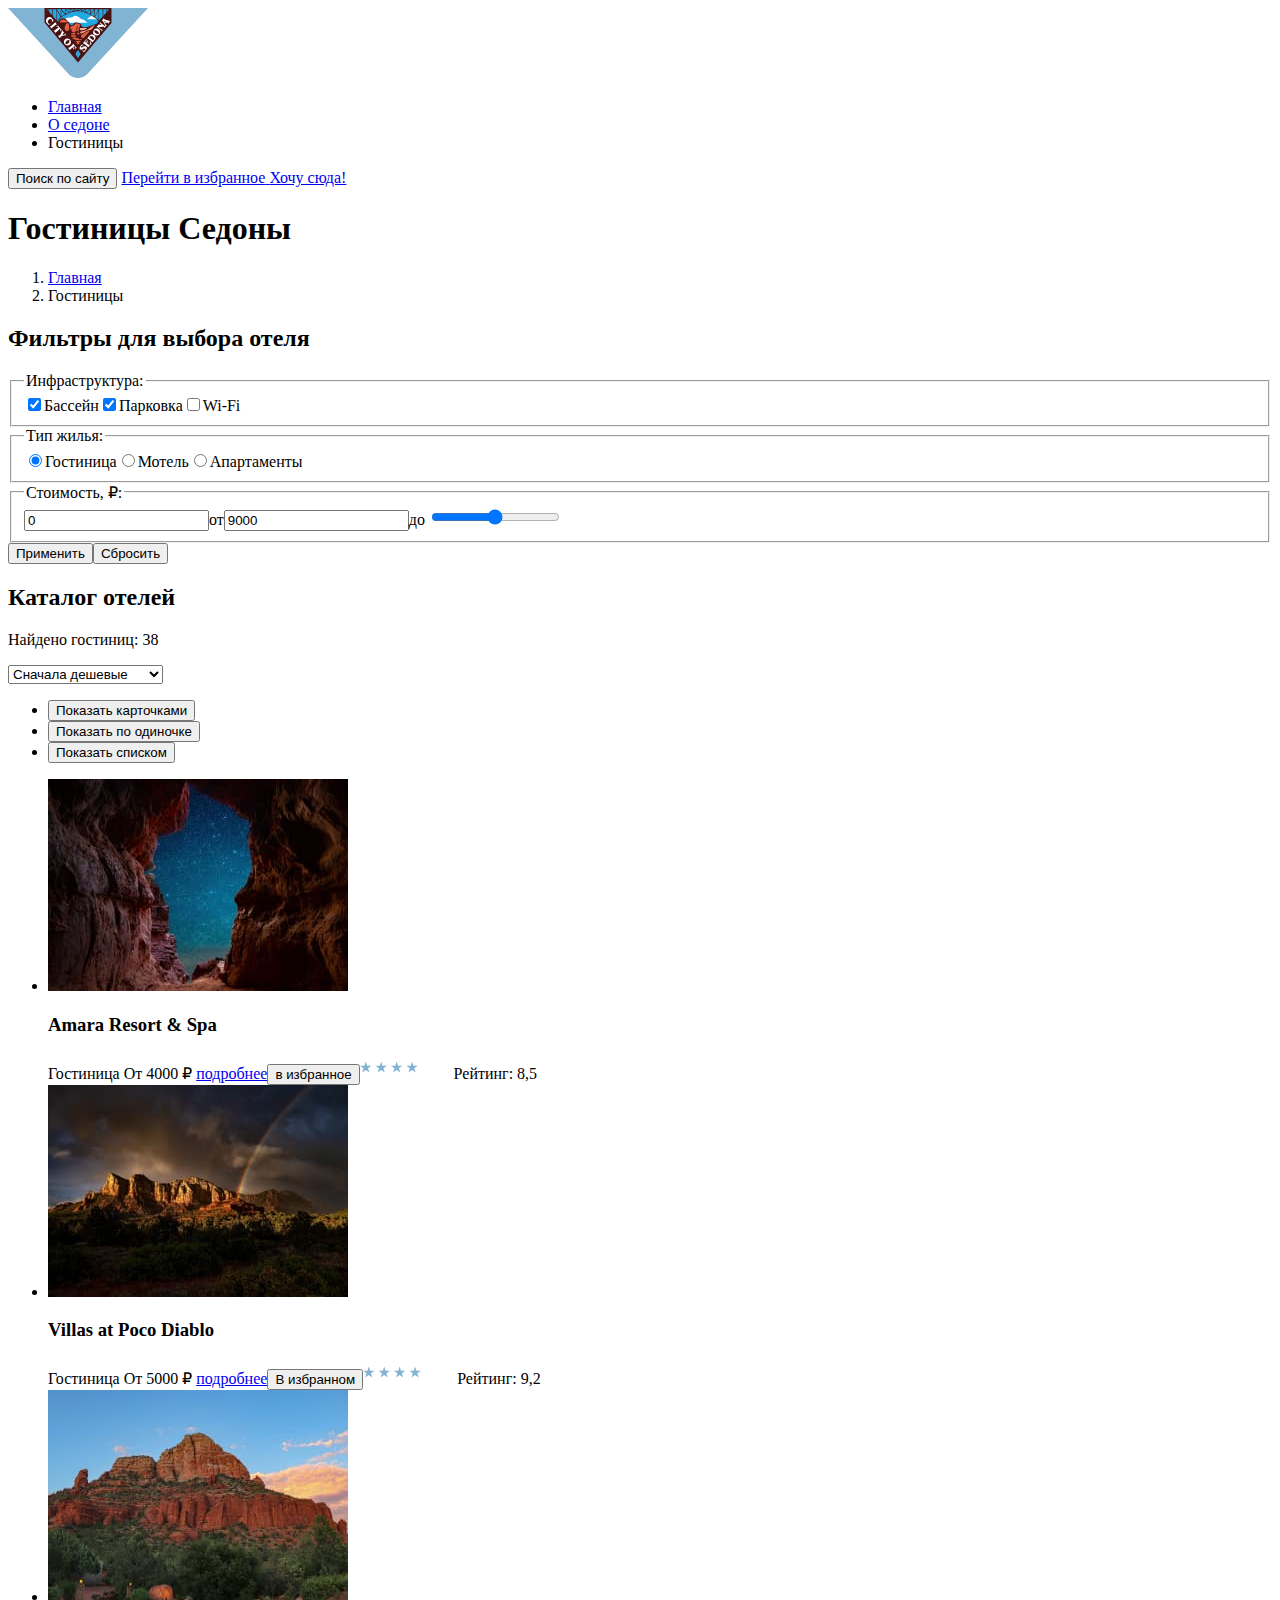
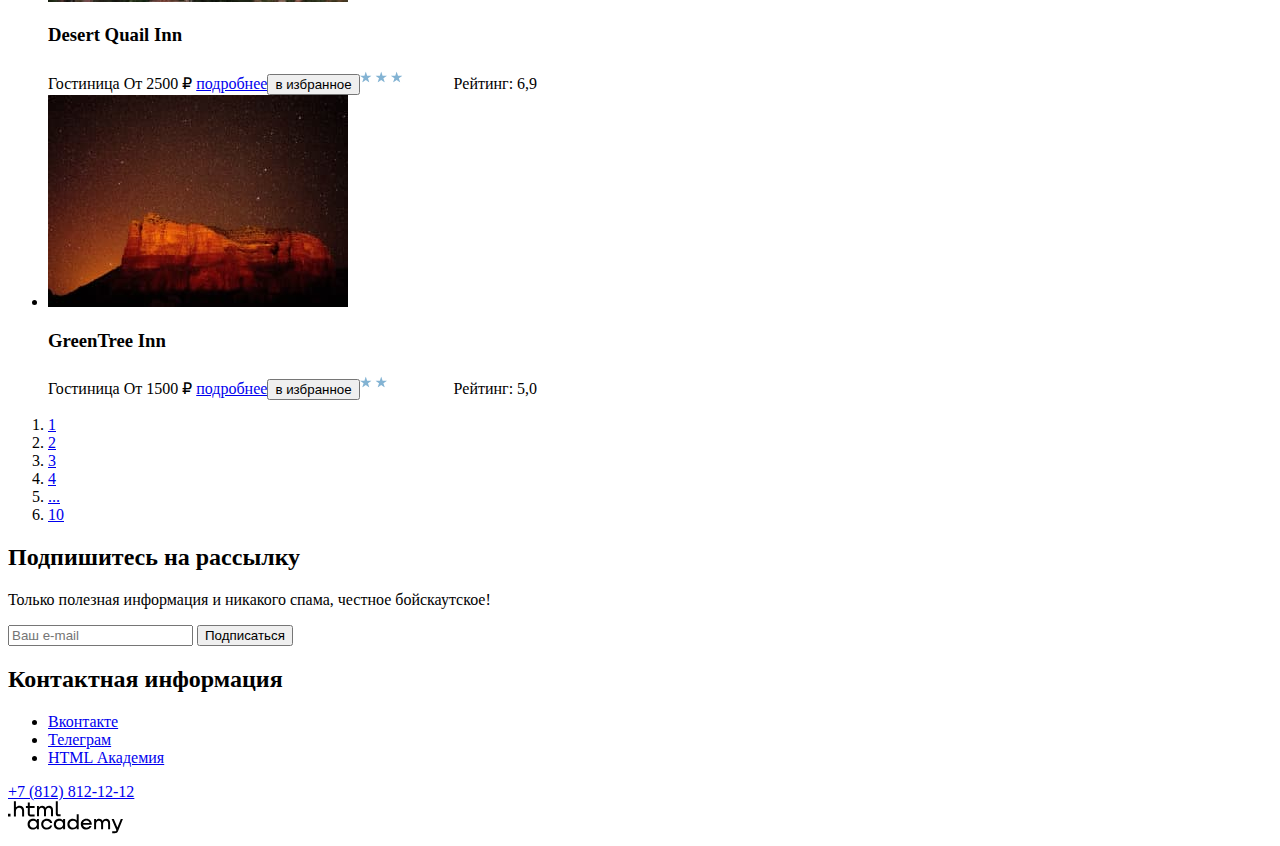
==== catalog.html @ 7078b070 "Добавляет контентные картинки в разметку" ====
<!DOCTYPE html>
<html lang="ru">
  <head>
    <meta charset="utf-8" />
    <meta name="viewport" content="width=device-width, intial-scale=1.0" />
    <title>HTML Academy: Седона</title>
  </head>
  <body>
    <header class="page-header">
      <a class="logo"
        ><img
          src="images/svg-icons/logo.svg"
          alt="логотип Седоны"
          class="logo-pic"
          width="140"
          height="70"
      /></a>
      <nav class="navigation">
        <ul class="navigation-list">
          <li class="navigation-item">
            <a href="index.html" class="navigation-link">Главная</a>
          </li>
          <li class="navigation-item">
            <a href="#" class="navigation-link">О седоне</a>
          </li>
          <li class="navigation-item">
            <a class="navigation-link navigation-link-current">Гостиницы</a>
          </li>
        </ul>
      </nav>
      <button class="search" type="button">
        <span class="visually-hidden">Поиск по сайту</span>
      </button>
      <a class="likes" href="#">
        <span class="visually-hidden">Перейти в избранное</span>
      </a>
      <a href="#" class="order-link">Хочу сюда!</a>
    </header>

    <main class="main-inner">
      <header class="inner-header">
        <h1 class="inner-header-title">Гостиницы Седоны</h1>
        <ol class="breadcrumbs">
          <li class="breadcrumbs-item">
            <a href="index.html" class="breadcrumbs-link"
              ><span class="visually-hidden">Главная</span></a
            >
          </li>
          <li class="breadcrumbs-item">
            <a class="breadcrumbs-link">Гостиницы</a>
          </li>
        </ol>
      </header>
      <section class="hotels-filter">
        <h2 class="hotels-filter-title">Фильтры для выбора отеля</h2>
        <form
          action="https://echo.htmlacademy.ru/"
          method="post"
          class="hotels-filter-form"
        >
          <fieldset class="hotels-filter-group">
            <legend class="hotels-filter-title">Инфраструктура:</legend>
            <label class="control"
              ><input
                name="waterpool"
                type="checkbox"
                class="control-input"
                checked
              />Бассейн</label
            ><label class="control"
              ><input
                name="parking"
                type="checkbox"
                class="control-input"
                checked
              />Парковка</label
            ><label class="control"
              ><input
                name="wi-fi"
                type="checkbox"
                class="control-input"
              />Wi-Fi</label
            >
          </fieldset>

          <fieldset class="hotels-filter-group">
            <legend class="hotels-filter-title">Тип жилья:</legend>
            <label class="control"
              ><input
                name="hotel-type"
                type="radio"
                class="control-input"
                value="hotel"
                checked
              />Гостиница</label
            ><label class="control"
              ><input
                name="hotel-type"
                type="radio"
                class="control-input"
                value="motel"
              />Мотель</label
            ><label class="control"
              ><input
                name="hotel-type"
                type="radio"
                class="control-input"
                value="apartments"
              />Апартаменты</label
            >
          </fieldset>

          <fieldset class="hotels-filter-group">
            <legend class="hotels-filter-title">Стоимость, ₽:</legend>
            <label class="control"
              ><input
                name="min-price"
                type="number"
                class="control-input"
                value="0" /></label
            ><span class="control-input-text">от</span
            ><label class="control"
              ><input
                name="max-price"
                type="number"
                class="control-input"
                value="9000"
              /><span class="control-input-text">до</span></label
            >
            <input
              name="range-price"
              type="range"
              min="0"
              max="9000"
              class="control-range"
            />
          </fieldset>
          <button class="button filter-button" type="button">Применить</button
          ><button class="button filter-button-reset" type="button">
            Сбросить
          </button>
        </form>
      </section>
      <section class="hotels-catalog">
        <h2 class="hotels-catalog-title">Каталог отелей</h2>
        <p class="hotels-catalog-result">
          Найдено гостиниц: <span class="hotels-catalog-result-number">38</span>
        </p>
        <select class="select-control" aria-label="Сортировка">
          <option value="cheap">Сначала дешевые</option>
          <option value="expensive">Сначала дорогие</option>
          <option value="popular">Сначала популярные</option>
        </select>
        <ul class="select-buttons">
          <li class="select-button">
            <button type="button">
              <span class="visually-hidden">Показать карточками</span>
            </button>
          </li>
          <li class="select-button">
            <button type="button">
              <span class="visually-hidden">Показать по одиночке</span>
            </button>
          </li>
          <li class="select-button">
            <button type="button">
              <span class="visually-hidden">Показать списком</span>
            </button>
          </li>
        </ul>
        <ul class="hotels-list">
          <li class="hotel-item">
            <img
              src="images/hotel-search-pictures/hotel-1.jpg"
              alt="Вид из пещеры на звездное небо"
              class="hotel-photo"
              width="300"
              height="212"
            />
            <h3 class="hotel-name">Amara Resort & Spa</h3>
            <span class="hotel-type">Гостиница</span>
            <span class="hotel-price">От 4000 ₽</span>
            <a class="hotel-link" href="#">подробнее</a
            ><button class="button favourite-button" type="button">
              в избранное</button
            ><img
              src="images/svg-icons/four-stars-icon.svg"
              alt="4 звезды"
              class="hotel-stars"
              width="90"
            />
            <span class="hotel-rating">Рейтинг: 8,5</span>
          </li>
          <li class="hotel-item">
            <img
              src="images/hotel-search-pictures/hotel-2.jpg"
              alt="вид на горы Poco Diablo и радугу на ними"
              class="hotel-photo"
              width="300"
              height="212"
            />
            <h3 class="hotel-name">Villas at Poco Diablo</h3>
            <span class="hotel-type">Гостиница</span>
            <span class="hotel-price">От 5000 ₽</span>
            <a class="hotel-link" href="#">подробнее</a
            ><button class="button favourite-button" type="button">
              В избранном</button
            ><img
              src="images/svg-icons/four-stars-icon.svg"
              alt="4 звезды"
              class="hotel-stars"
              width="90"
            />
            <span class="hotel-rating">Рейтинг: 9,2</span>
          </li>
          <li class="hotel-item">
            <img
              src="./images/hotel-search-pictures/hotel-3.jpg"
              alt="вид на горы и лес у подножия"
              class="hotel-photo"
              width="300"
              height="212"
            />
            <h3 class="hotel-name">Desert Quail Inn</h3>
            <span class="hotel-type">Гостиница</span>
            <span class="hotel-price">От 2500 ₽</span>
            <a class="hotel-link" href="#">подробнее</a
            ><button class="button favourite-button" type="button">
              в избранное</button
            ><img
              src="images/svg-icons/three-stars-icon.svg"
              alt="3 звезды"
              class="hotel-stars"
              width="90"
            />
            <span class="hotel-rating">Рейтинг: 6,9</span>
          </li>
          <li class="hotel-item">
            <img
              src="images/hotel-search-pictures/hotel-4.jpg"
              alt="вид на гору и звездное небо"
              class="hotel-photo"
              width="300"
              height="212"
            />
            <h3 class="hotel-name">GreenTree Inn</h3>
            <span class="hotel-type">Гостиница</span>
            <span class="hotel-price">От 1500 ₽</span>
            <a class="hotel-link" href="#">подробнее</a
            ><button class="button favourite-button" type="button">
              в избранное</button
            ><img
              src="images/svg-icons/two-stars-icon.svg"
              alt="2 звезды"
              class="hotel-stars"
              width="90"
            />
            <span class="hotel-rating">Рейтинг: 5,0</span>
          </li>
        </ul>
        <ol class="pagination">
          <li class="pagination-item">
            <a href="#" class="pagination-link">1</a>
          </li>
          <li class="pagination-item">
            <a href="#" class="pagination-link">2</a>
          </li>
          <li class="pagination-item">
            <a href="#" class="pagination-link">3</a>
          </li>
          <li class="pagination-item">
            <a href="#" class="pagination-link">4</a>
          </li>
          <li class="pagination-item">
            <a href="#" class="pagination-link pagination-link-show-all">...</a>
          </li>
          <li class="pagination-item">
            <a href="#" class="pagination-link">10</a>
          </li>
        </ol>
      </section>
      <section class="subscribe subscribe-inner">
        <h2 class="subscribe-title">Подпишитесь на рассылку</h2>
        <p class="subscribe-subtitle">
          Только полезная информация и никакого спама, честное бойскаутское!
        </p>
        <form
          action="https://echo.htmlacademy.ru/"
          method="post"
          class="subscribe-form"
        >
          <input
            type="email"
            class="subscribe-email"
            placeholder="Ваш e-mail"
          />
          <button class="subscribe-button" type="button">Подписаться</button>
        </form>
      </section>
    </main>

    <footer class="page-footer">
      <section class="contacts">
        <h2 class="visually-hidden">Контактная информация</h2>
        <ul class="social-list">
          <li class="social-item">
            <a
              href="https://vk.com/htmlacademy"
              class="social-link social-link-vk"
              ><span class="visually-hidden">Вконтакте</span></a
            >
          </li>
          <li class="social-item">
            <a
              href="https://t.me/htmlacademy "
              class="social-link social-link-tg"
              ><span class="visually-hidden">Телеграм</span></a
            >
          </li>
          <li class="social-item">
            <a
              href="https://www.youtube.com/user/htmlacademyru"
              class="social-link social-link-html-academy"
              ><span class="visually-hidden">HTML Академия</span></a
            >
          </li>
        </ul>
        <a href="tel:+78128121212" class="contacts-phone">+7 (812) 812-12-12</a>
      </section>
      <a href="https://htmlacademy.ru/" class="html-academy-logo"
        ><img
          src="images/svg-icons/html-academy-logo.svg"
          alt="логотип HTML Академии"
          width="115"
          height="33"
      /></a>
    </footer>
  </body>
</html>
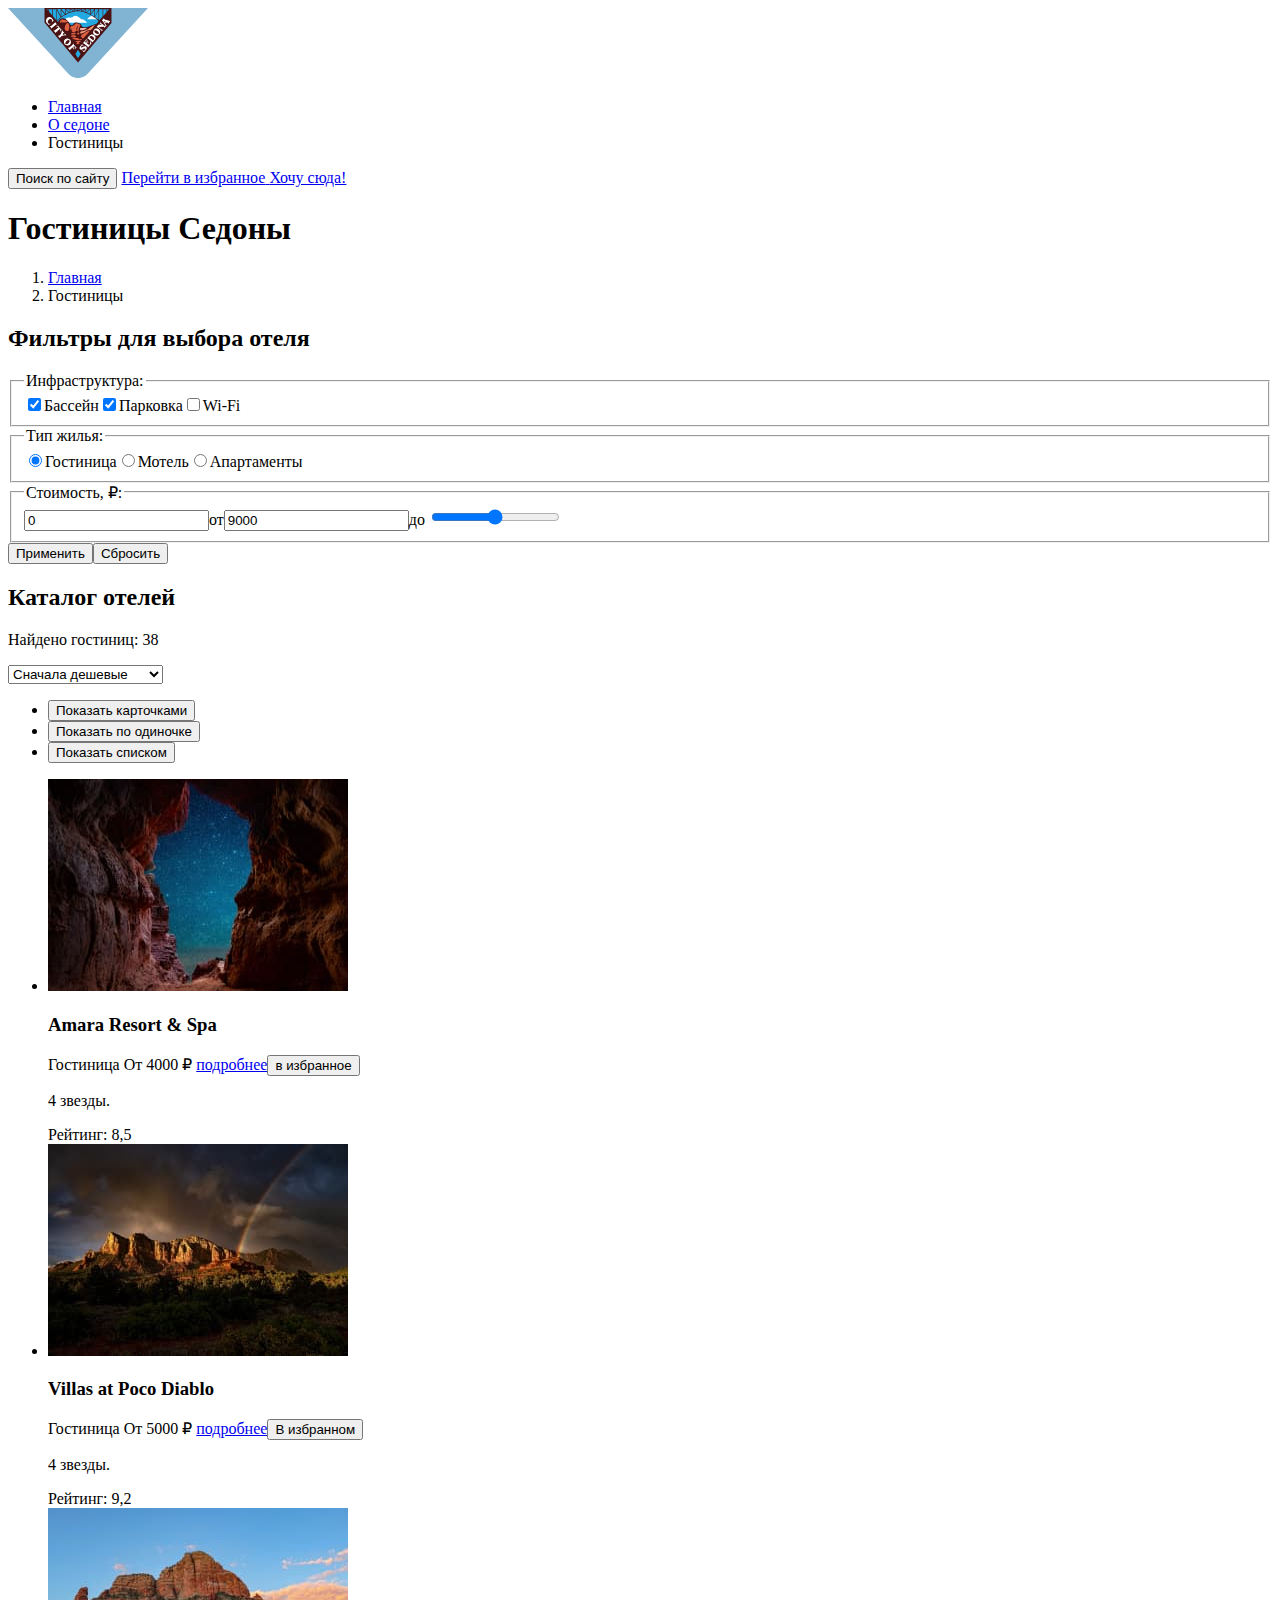
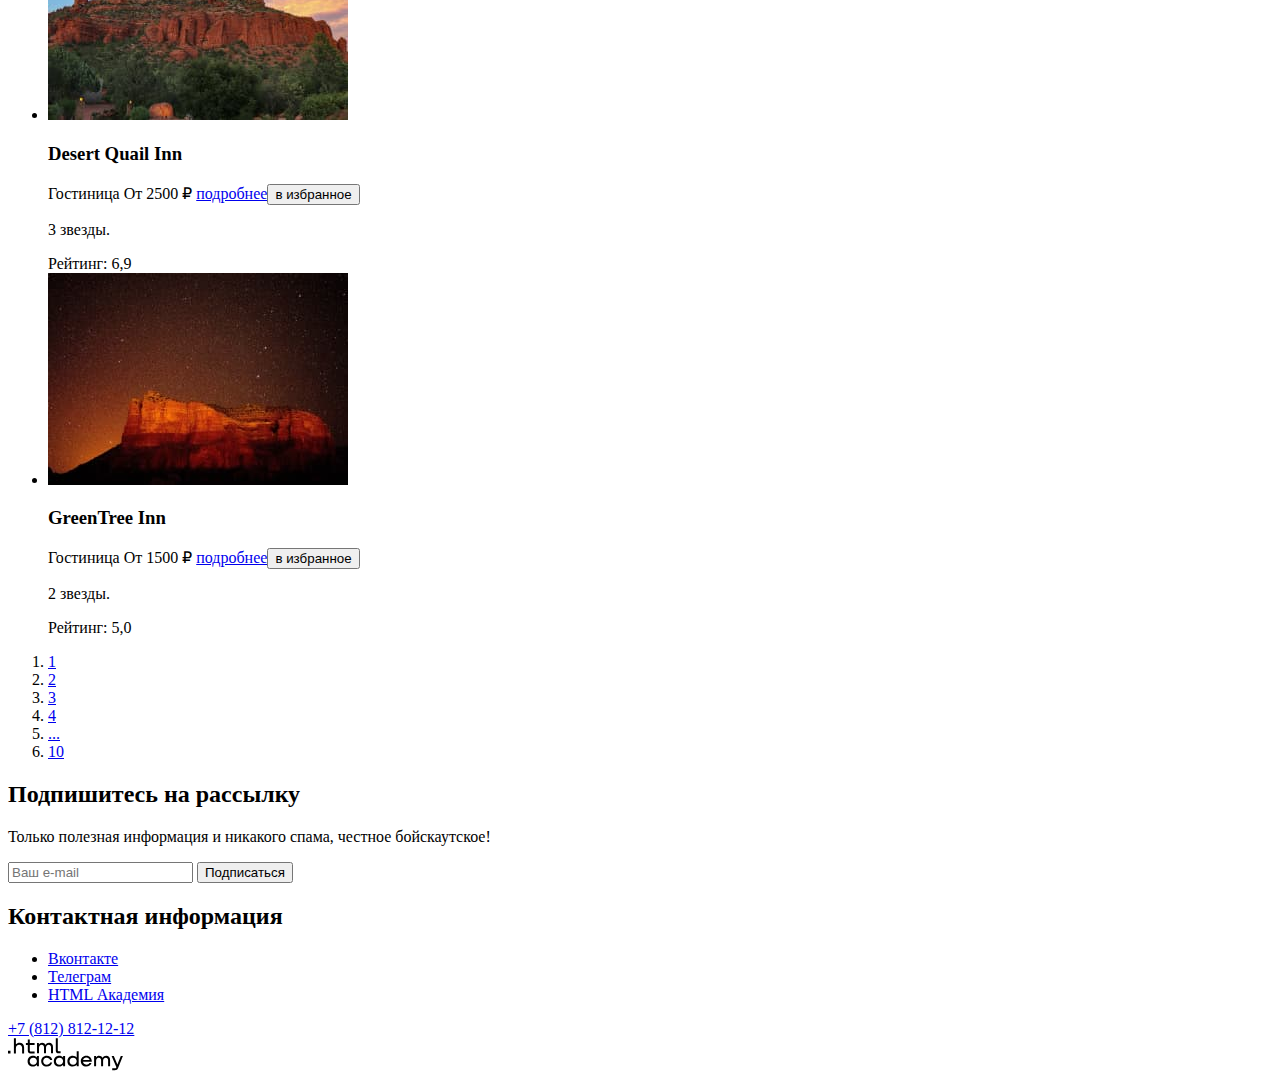
==== commit 92c4a3b6: "Добавляет исправления по 3 разделу" ====
--- a/catalog.html
+++ b/catalog.html
@@ -182,13 +182,11 @@
             <span class="hotel-price">От 4000 ₽</span>
             <a class="hotel-link" href="#">подробнее</a
             ><button class="button favourite-button" type="button">
-              в избранное</button
-            ><img
-              src="images/svg-icons/four-stars-icon.svg"
-              alt="4 звезды"
-              class="hotel-stars"
-              width="90"
-            />
+              в избранное
+            </button>
+            <p class="star 4-star">
+              <span class="visually-hidden">4 звезды.</span>
+            </p>
             <span class="hotel-rating">Рейтинг: 8,5</span>
           </li>
           <li class="hotel-item">
@@ -204,13 +202,11 @@
             <span class="hotel-price">От 5000 ₽</span>
             <a class="hotel-link" href="#">подробнее</a
             ><button class="button favourite-button" type="button">
-              В избранном</button
-            ><img
-              src="images/svg-icons/four-stars-icon.svg"
-              alt="4 звезды"
-              class="hotel-stars"
-              width="90"
-            />
+              В избранном
+            </button>
+            <p class="star 4-star">
+              <span class="visually-hidden">4 звезды.</span>
+            </p>
             <span class="hotel-rating">Рейтинг: 9,2</span>
           </li>
           <li class="hotel-item">
@@ -226,13 +222,11 @@
             <span class="hotel-price">От 2500 ₽</span>
             <a class="hotel-link" href="#">подробнее</a
             ><button class="button favourite-button" type="button">
-              в избранное</button
-            ><img
-              src="images/svg-icons/three-stars-icon.svg"
-              alt="3 звезды"
-              class="hotel-stars"
-              width="90"
-            />
+              в избранное
+            </button>
+            <p class="star 3-star">
+              <span class="visually-hidden">3 звезды.</span>
+            </p>
             <span class="hotel-rating">Рейтинг: 6,9</span>
           </li>
           <li class="hotel-item">
@@ -248,13 +242,11 @@
             <span class="hotel-price">От 1500 ₽</span>
             <a class="hotel-link" href="#">подробнее</a
             ><button class="button favourite-button" type="button">
-              в избранное</button
-            ><img
-              src="images/svg-icons/two-stars-icon.svg"
-              alt="2 звезды"
-              class="hotel-stars"
-              width="90"
-            />
+              в избранное
+            </button>
+            <p class="star 2-star">
+              <span class="visually-hidden">2 звезды.</span>
+            </p>
             <span class="hotel-rating">Рейтинг: 5,0</span>
           </li>
         </ul>
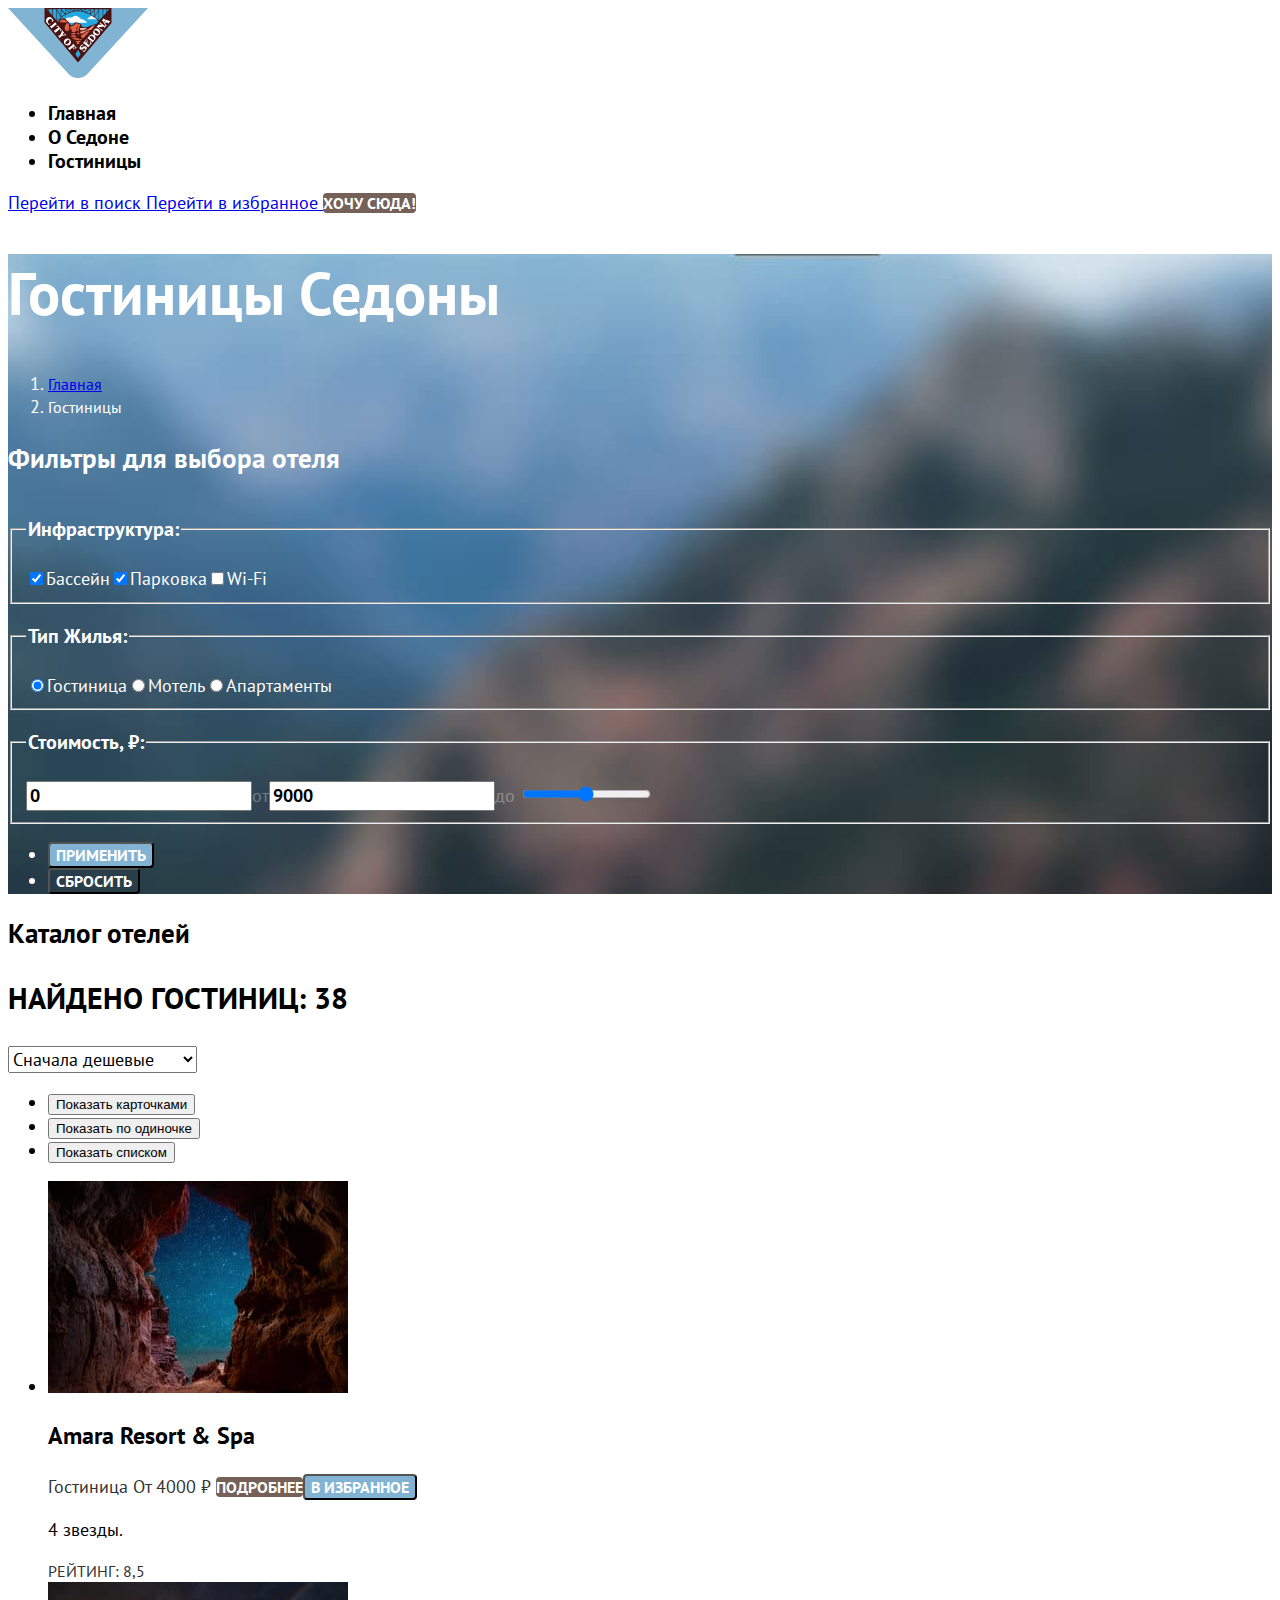
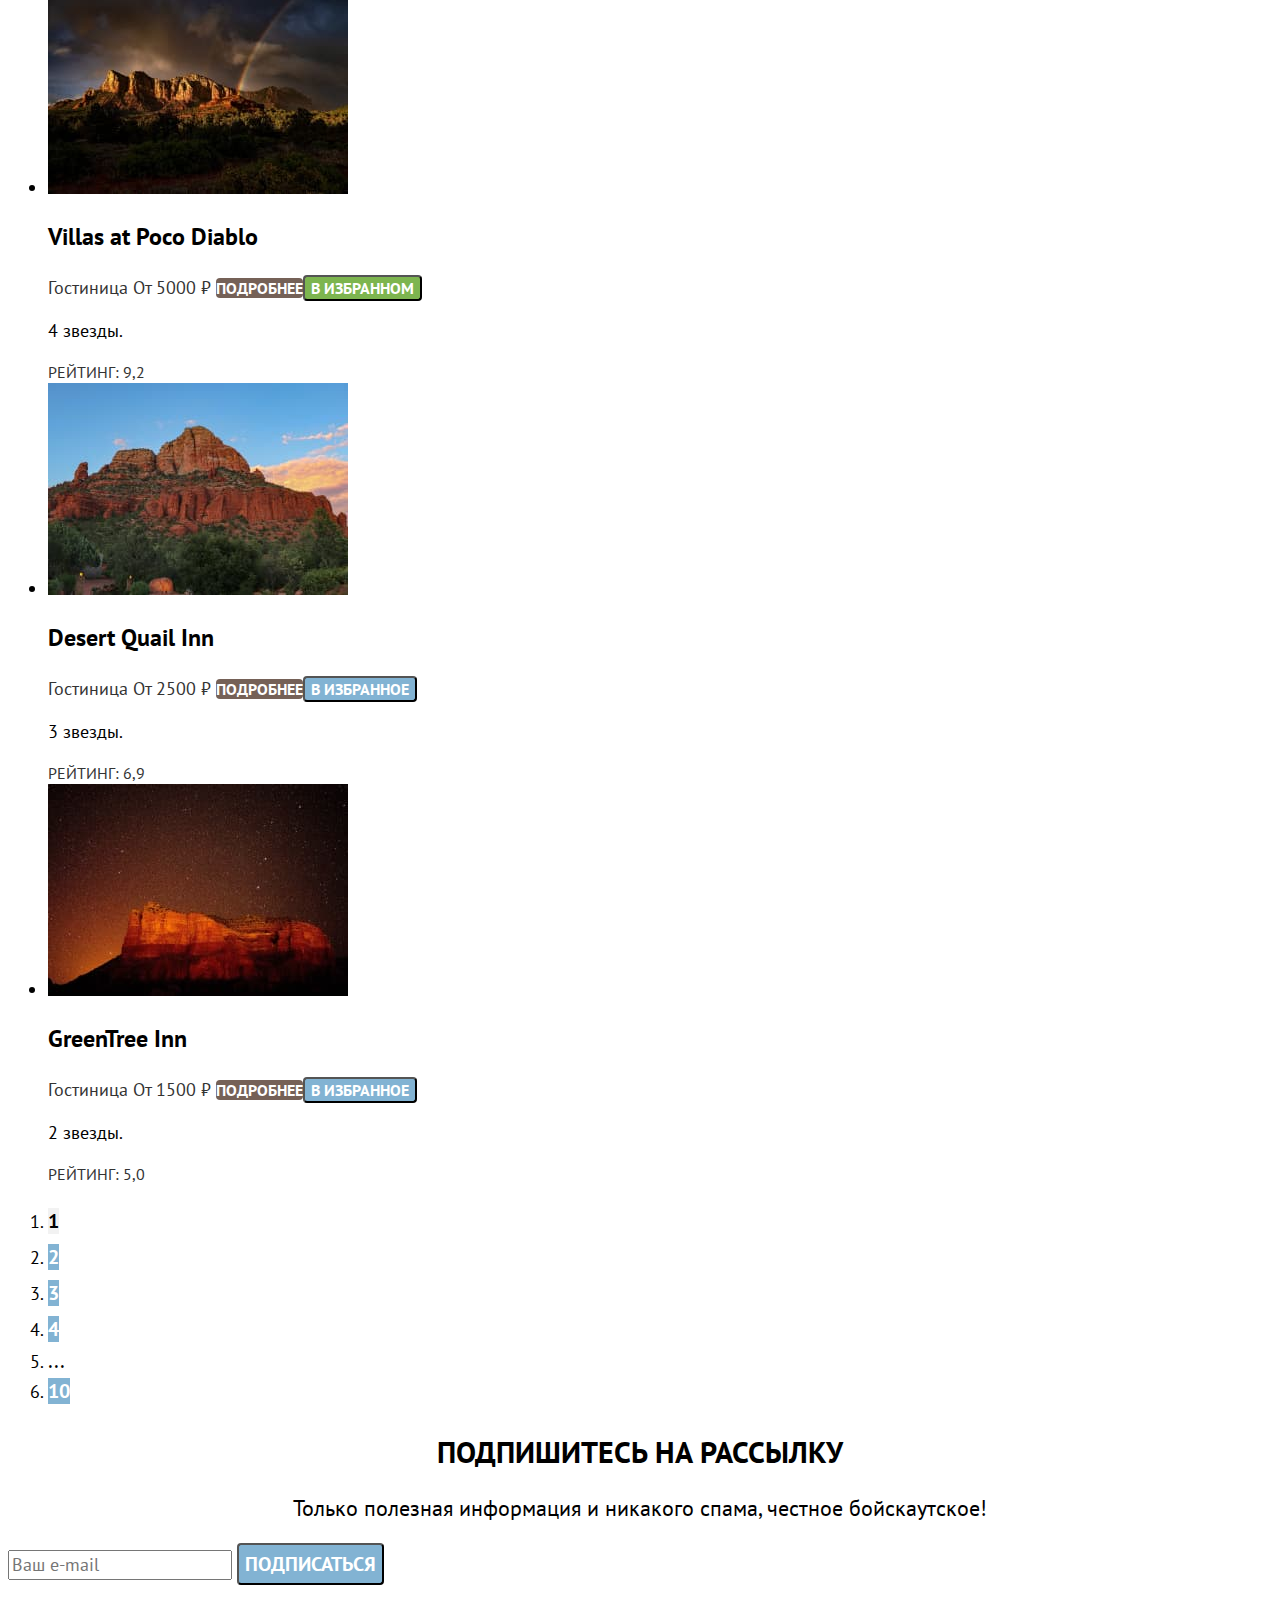
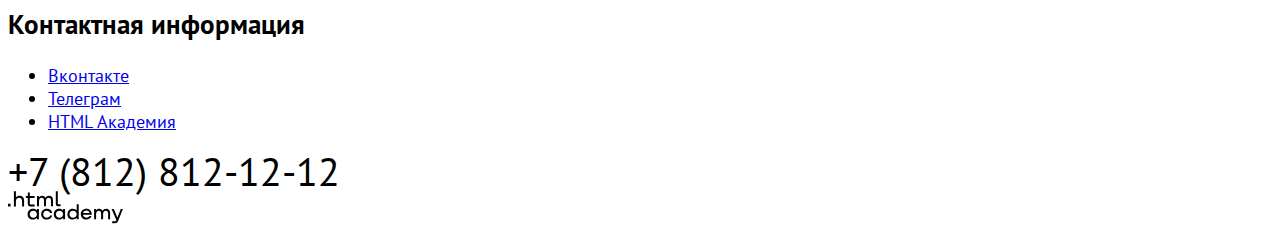
==== commit 88a888a3: "Добавляет исправления по 4 разделу (Базовая стилизация)" ====
--- a/catalog.html
+++ b/catalog.html
@@ -3,11 +3,12 @@
   <head>
     <meta charset="utf-8" />
     <meta name="viewport" content="width=device-width, intial-scale=1.0" />
+    <link rel="stylesheet" href="styles/styles.css" />
     <title>HTML Academy: Седона</title>
   </head>
   <body>
     <header class="page-header">
-      <a class="logo"
+      <a href="index.html" class="logo"
         ><img
           src="images/svg-icons/logo.svg"
           alt="логотип Седоны"
@@ -28,121 +29,136 @@
           </li>
         </ul>
       </nav>
-      <button class="search" type="button">
-        <span class="visually-hidden">Поиск по сайту</span>
-      </button>
+      <a class="search" href="#">
+        <span class="visually-hidden">Перейти в поиск</span>
+      </a>
       <a class="likes" href="#">
         <span class="visually-hidden">Перейти в избранное</span>
       </a>
-      <a href="#" class="order-link">Хочу сюда!</a>
+      <a href="#" class="button">Хочу сюда!</a>
     </header>
 
     <main class="main-inner">
-      <header class="inner-header">
-        <h1 class="inner-header-title">Гостиницы Седоны</h1>
-        <ol class="breadcrumbs">
-          <li class="breadcrumbs-item">
-            <a href="index.html" class="breadcrumbs-link"
-              ><span class="visually-hidden">Главная</span></a
-            >
-          </li>
-          <li class="breadcrumbs-item">
-            <a class="breadcrumbs-link">Гостиницы</a>
-          </li>
-        </ol>
-      </header>
-      <section class="hotels-filter">
-        <h2 class="hotels-filter-title">Фильтры для выбора отеля</h2>
-        <form
-          action="https://echo.htmlacademy.ru/"
-          method="post"
-          class="hotels-filter-form"
-        >
-          <fieldset class="hotels-filter-group">
-            <legend class="hotels-filter-title">Инфраструктура:</legend>
-            <label class="control"
-              ><input
-                name="waterpool"
-                type="checkbox"
-                class="control-input"
-                checked
-              />Бассейн</label
-            ><label class="control"
-              ><input
-                name="parking"
-                type="checkbox"
-                class="control-input"
-                checked
-              />Парковка</label
-            ><label class="control"
-              ><input
-                name="wi-fi"
-                type="checkbox"
-                class="control-input"
-              />Wi-Fi</label
-            >
-          </fieldset>
-
-          <fieldset class="hotels-filter-group">
-            <legend class="hotels-filter-title">Тип жилья:</legend>
-            <label class="control"
-              ><input
-                name="hotel-type"
-                type="radio"
-                class="control-input"
-                value="hotel"
-                checked
-              />Гостиница</label
-            ><label class="control"
-              ><input
-                name="hotel-type"
-                type="radio"
-                class="control-input"
-                value="motel"
-              />Мотель</label
-            ><label class="control"
-              ><input
-                name="hotel-type"
-                type="radio"
-                class="control-input"
-                value="apartments"
-              />Апартаменты</label
-            >
-          </fieldset>
-
-          <fieldset class="hotels-filter-group">
-            <legend class="hotels-filter-title">Стоимость, ₽:</legend>
-            <label class="control"
-              ><input
-                name="min-price"
-                type="number"
-                class="control-input"
-                value="0" /></label
-            ><span class="control-input-text">от</span
-            ><label class="control"
-              ><input
-                name="max-price"
-                type="number"
-                class="control-input"
-                value="9000"
-              /><span class="control-input-text">до</span></label
-            >
-            <input
-              name="range-price"
-              type="range"
-              min="0"
-              max="9000"
-              class="control-range"
-            />
-          </fieldset>
-          <button class="button filter-button" type="button">Применить</button
-          ><button class="button filter-button-reset" type="button">
-            Сбросить
-          </button>
-        </form>
-      </section>
+      <div class="wrapper">
+        <header class="inner-header">
+          <h1 class="inner-header-title">Гостиницы Седоны</h1>
+          <ol class="breadcrumbs">
+            <li class="breadcrumbs-item">
+              <a href="index.html" class="breadcrumbs-link"
+                ><span class="visually-hidden">Главная</span></a
+              >
+            </li>
+            <li class="breadcrumbs-item">
+              <a class="breadcrumbs-link">Гостиницы</a>
+            </li>
+          </ol>
+        </header>
+        <section class="hotels-filter">
+          <h2 class="visually-hidden">Фильтры для выбора отеля</h2>
+          <form
+            action="https://echo.htmlacademy.ru/"
+            method="post"
+            class="hotels-filter-form"
+          >
+            <fieldset class="hotels-filter-group">
+              <legend>
+                <h3 class="hotels-filter-title">Инфраструктура:</h3>
+              </legend>
+              <label class="control"
+                ><input
+                  name="waterpool"
+                  type="checkbox"
+                  class="control-input"
+                  checked
+                />Бассейн</label
+              ><label class="control"
+                ><input
+                  name="parking"
+                  type="checkbox"
+                  class="control-input"
+                  checked
+                />Парковка</label
+              ><label class="control"
+                ><input
+                  name="wi-fi"
+                  type="checkbox"
+                  class="control-input"
+                />Wi-Fi</label
+              >
+            </fieldset>
+
+            <fieldset class="hotels-filter-group">
+              <legend><h3 class="hotels-filter-title">Тип жилья:</h3></legend>
+              <label class="control"
+                ><input
+                  name="hotel-type"
+                  type="radio"
+                  class="control-input"
+                  value="hotel"
+                  checked
+                />Гостиница</label
+              ><label class="control"
+                ><input
+                  name="hotel-type"
+                  type="radio"
+                  class="control-input"
+                  value="motel"
+                />Мотель</label
+              ><label class="control"
+                ><input
+                  name="hotel-type"
+                  type="radio"
+                  class="control-input"
+                  value="apartments"
+                />Апартаменты</label
+              >
+            </fieldset>
+
+            <fieldset class="hotels-filter-group">
+              <legend>
+                <h3 class="hotels-filter-title">Стоимость, ₽:</h3>
+              </legend>
+              <label class="control"
+                ><input
+                  name="min-price"
+                  type="number"
+                  class="control-input"
+                  value="0" /></label
+              ><span class="control-input-text">от</span
+              ><label class="control"
+                ><input
+                  name="max-price"
+                  type="number"
+                  class="control-input"
+                  value="9000"
+                /><span class="control-input-text">до</span></label
+              >
+              <input
+                name="range-price"
+                type="range"
+                min="0"
+                max="9000"
+                class="control-range"
+              />
+            </fieldset>
+            <ul class="filter-button-list">
+              <li class="filter-button-item">
+                <button class="button filter-button" type="button">
+                  Применить
+                </button>
+              </li>
+              <li class="filter-button-item">
+                <button class="button filter-button-reset" type="button">
+                  Сбросить
+                </button>
+              </li>
+            </ul>
+          </form>
+        </section>
+      </div>
+
       <section class="hotels-catalog">
-        <h2 class="hotels-catalog-title">Каталог отелей</h2>
+        <h2 class="visually-hidden">Каталог отелей</h2>
         <p class="hotels-catalog-result">
           Найдено гостиниц: <span class="hotels-catalog-result-number">38</span>
         </p>
@@ -180,7 +196,7 @@
             <h3 class="hotel-name">Amara Resort & Spa</h3>
             <span class="hotel-type">Гостиница</span>
             <span class="hotel-price">От 4000 ₽</span>
-            <a class="hotel-link" href="#">подробнее</a
+            <a class="button hotel-link" href="#">подробнее</a
             ><button class="button favourite-button" type="button">
               в избранное
             </button>
@@ -200,8 +216,11 @@
             <h3 class="hotel-name">Villas at Poco Diablo</h3>
             <span class="hotel-type">Гостиница</span>
             <span class="hotel-price">От 5000 ₽</span>
-            <a class="hotel-link" href="#">подробнее</a
-            ><button class="button favourite-button" type="button">
+            <a class="button hotel-link" href="#">подробнее</a
+            ><button
+              class="button favourite-button favourite-button-chosen"
+              type="button"
+            >
               В избранном
             </button>
             <p class="star 4-star">
@@ -220,7 +239,7 @@
             <h3 class="hotel-name">Desert Quail Inn</h3>
             <span class="hotel-type">Гостиница</span>
             <span class="hotel-price">От 2500 ₽</span>
-            <a class="hotel-link" href="#">подробнее</a
+            <a class="button hotel-link" href="#">подробнее</a
             ><button class="button favourite-button" type="button">
               в избранное
             </button>
@@ -240,7 +259,7 @@
             <h3 class="hotel-name">GreenTree Inn</h3>
             <span class="hotel-type">Гостиница</span>
             <span class="hotel-price">От 1500 ₽</span>
-            <a class="hotel-link" href="#">подробнее</a
+            <a class="button hotel-link" href="#">подробнее</a
             ><button class="button favourite-button" type="button">
               в избранное
             </button>
@@ -252,7 +271,7 @@
         </ul>
         <ol class="pagination">
           <li class="pagination-item">
-            <a href="#" class="pagination-link">1</a>
+            <a href="#" class="pagination-link pagination-link-current">1</a>
           </li>
           <li class="pagination-item">
             <a href="#" class="pagination-link">2</a>
@@ -286,7 +305,9 @@
             class="subscribe-email"
             placeholder="Ваш e-mail"
           />
-          <button class="subscribe-button" type="button">Подписаться</button>
+          <button class="button subscribe-button" type="button">
+            Подписаться
+          </button>
         </form>
       </section>
     </main>
--- a/styles/styles.css
+++ b/styles/styles.css
@@ -0,0 +1,318 @@
+@font-face {
+  font-family: "PT Sans";
+  font-style: normal;
+  font-weight: 400;
+  src: url("../fonts/ptsans-400.woff2");
+  font-display: swap;
+}
+
+@font-face {
+  font-family: "PT Sans";
+  font-style: normal;
+  font-weight: 700;
+  src: url("../fonts/ptsans-700.woff2");
+  font-display: swap;
+}
+
+body {
+  font-family: "PT Sans", "Arial", sans-serif;
+  font-size: 18px;
+  color: #000;
+}
+
+.page-header {
+  background-color: #fff;
+}
+
+.navigation-link {
+  font-size: 20px;
+  line-height: 24px;
+  color: #000;
+  font-weight: 700;
+  text-decoration: none;
+  text-transform: capitalize;
+}
+
+.button {
+  font-size: 16px;
+  font-weight: 700;
+  line-height: 20px;
+  text-align: center;
+  text-transform: uppercase;
+  color: #fff;
+  text-decoration: none;
+
+  border-radius: 4px;
+  background-color: #756157;
+}
+
+.hero {
+  background-color: #83b3d333;
+  background-image: url("../images/hero-picture.jpg");
+  background-repeat: no-repeat;
+  background-size: cover;
+}
+
+.advantages-title {
+  font-size: 30px;
+  font-weight: 700;
+  line-height: 36px;
+  text-transform: uppercase;
+  text-align: center;
+}
+
+.advantages-description {
+  font-size: 22px;
+  line-height: 26px;
+  color: #333;
+  text-align: center;
+}
+
+.advantages-wrapper {
+  background-color: #82b3d3;
+  color: #fff;
+}
+
+.advantages-subtitle {
+  font-size: 24px;
+  line-height: 28px;
+  text-transform: uppercase;
+  text-align: center;
+}
+
+.advantages-text {
+  text-align: center;
+}
+
+.advantages-item {
+  background-color: rgba(131, 179, 211, 0.12);
+}
+
+.advantages-item:nth-child(3) {
+  background-color: rgba(131, 179, 211, 0.2);
+}
+
+.services-title {
+  font-size: 30px;
+  line-height: 36px;
+  font-weight: 700;
+  text-transform: uppercase;
+  text-align: center;
+}
+
+.services-subtitle {
+  font-size: 22px;
+  line-height: 26px;
+  color: #333;
+  text-align: center;
+}
+
+.services-item:nth-child(odd) {
+  background-color: rgba(131, 179, 211, 0.12);
+}
+
+.services-type {
+  font-size: 24px;
+  line-height: 28px;
+  text-transform: uppercase;
+  text-align: center;
+}
+
+.services-description {
+  font-size: 18px;
+  line-height: 21px;
+  color: #333;
+  text-align: center;
+}
+
+.hotel-search-title {
+  font-size: 30px;
+  font-weight: 700;
+  line-height: 36px;
+  text-transform: uppercase;
+  text-align: center;
+}
+
+.hotel-search-description {
+  font-size: 22px;
+  line-height: 26px;
+  color: #333;
+  text-align: center;
+}
+
+.hotel-search-button {
+  font-size: 20px;
+  line-height: 36px;
+}
+
+.subscribe {
+  background-color: #82b3d3;
+  background-image: url("../images/subscribe-picture.jpg");
+  background-repeat: no-repeat;
+  background-size: cover;
+}
+
+.subscribe-title {
+  font-size: 30px;
+  line-height: 36px;
+  text-transform: uppercase;
+  text-align: center;
+  color: #fff;
+}
+
+.subscribe-subtitle {
+  font-size: 22px;
+  line-height: 26px;
+  text-align: center;
+  color: #fff;
+}
+
+.subscribe-button {
+  font-family: "PT Sans", "Arial", sans-serif;
+  font-size: 20px;
+  line-height: 36px;
+  background-color: #82b3d3;
+}
+
+.subscribe-email {
+  font-family: "PT Sans", "Arial", sans-serif;
+  font-size: 18px;
+  font-weight: 400;
+  line-height: 24px;
+  color: #000;
+}
+
+.contacts-phone {
+  font-size: 40px;
+  line-height: 40px;
+  color: #000;
+  text-decoration: none;
+}
+
+.page-footer {
+  background-color: #fff;
+}
+
+.wrapper {
+  background-color: #82b3d3;
+  background-image: url("../images/inner-header-picture.jpg");
+  background-repeat: no-repeat;
+  background-size: cover;
+  color: #fff;
+}
+
+.inner-header-title {
+  font-size: 60px;
+  line-height: 78px;
+}
+
+.breadcrumbs-link {
+  font-size: 16px;
+}
+
+.hotels-filter-title {
+  font-size: 20px;
+  line-height: 24px;
+  text-transform: capitalize;
+}
+
+.control input {
+  font-family: "PT Sans", "Arial", sans-serif;
+  font-weight: 700;
+  font-size: 18px;
+  line-height: 24px;
+}
+
+.control-input-text {
+  line-height: 24px;
+  opacity: 0.3;
+}
+
+.filter-button,
+.filter-button-reset {
+  font-family: "PT Sans", "Arial", sans-serif;
+}
+
+.filter-button {
+  background-color: #82b3d3;
+}
+
+.filter-button-reset {
+  background-color: transparent;
+}
+
+.hotels-catalog-result {
+  font-size: 30px;
+  line-height: 36px;
+  font-weight: 700;
+  text-transform: uppercase;
+}
+
+.select-control {
+  font-family: "PT Sans","Arial", sans-serif;
+  font-size: 18px;
+  font-weight: 400;
+  line-height: 21px;
+}
+
+.hotel-name {
+  font-size: 24px;
+  line-height: 28px;
+}
+
+.hotel-type,
+.hotel-price {
+  color: #333;
+}
+
+.favourite-button, .favourite-button-chosen {
+  font-family: "PT Sans", "Arial", sans-serif;
+}
+
+.favourite-button {
+  background-color: #82b3d3;
+}
+
+.favourite-button-chosen {
+  background-color: #7db54f;
+}
+
+.hotel-rating {
+  font-size: 16px;
+  line-height: 20px;
+  text-transform: uppercase;
+  color: #333;
+}
+
+.pagination-link {
+  font-size: 20px;
+  font-weight: 700;
+  line-height: 36px;
+  text-transform: uppercase;
+  background-color: #82b3d3;
+  color: #fff;
+  text-decoration: none;
+}
+
+.pagination-link-current {
+  background-color: #f2f2f2;
+  color: #000;
+}
+
+.pagination-link-show-all {
+  background-color: #fff;
+  color: #000;
+  font-size: 22px;
+  line-height: 26px;
+  font-weight: 400;
+}
+
+.subscribe-inner {
+  background-image: none;
+  background-color: #fff;
+}
+
+.subscribe-inner .subscribe-title,
+.subscribe-inner .subscribe-subtitle {
+  color: #000;
+}
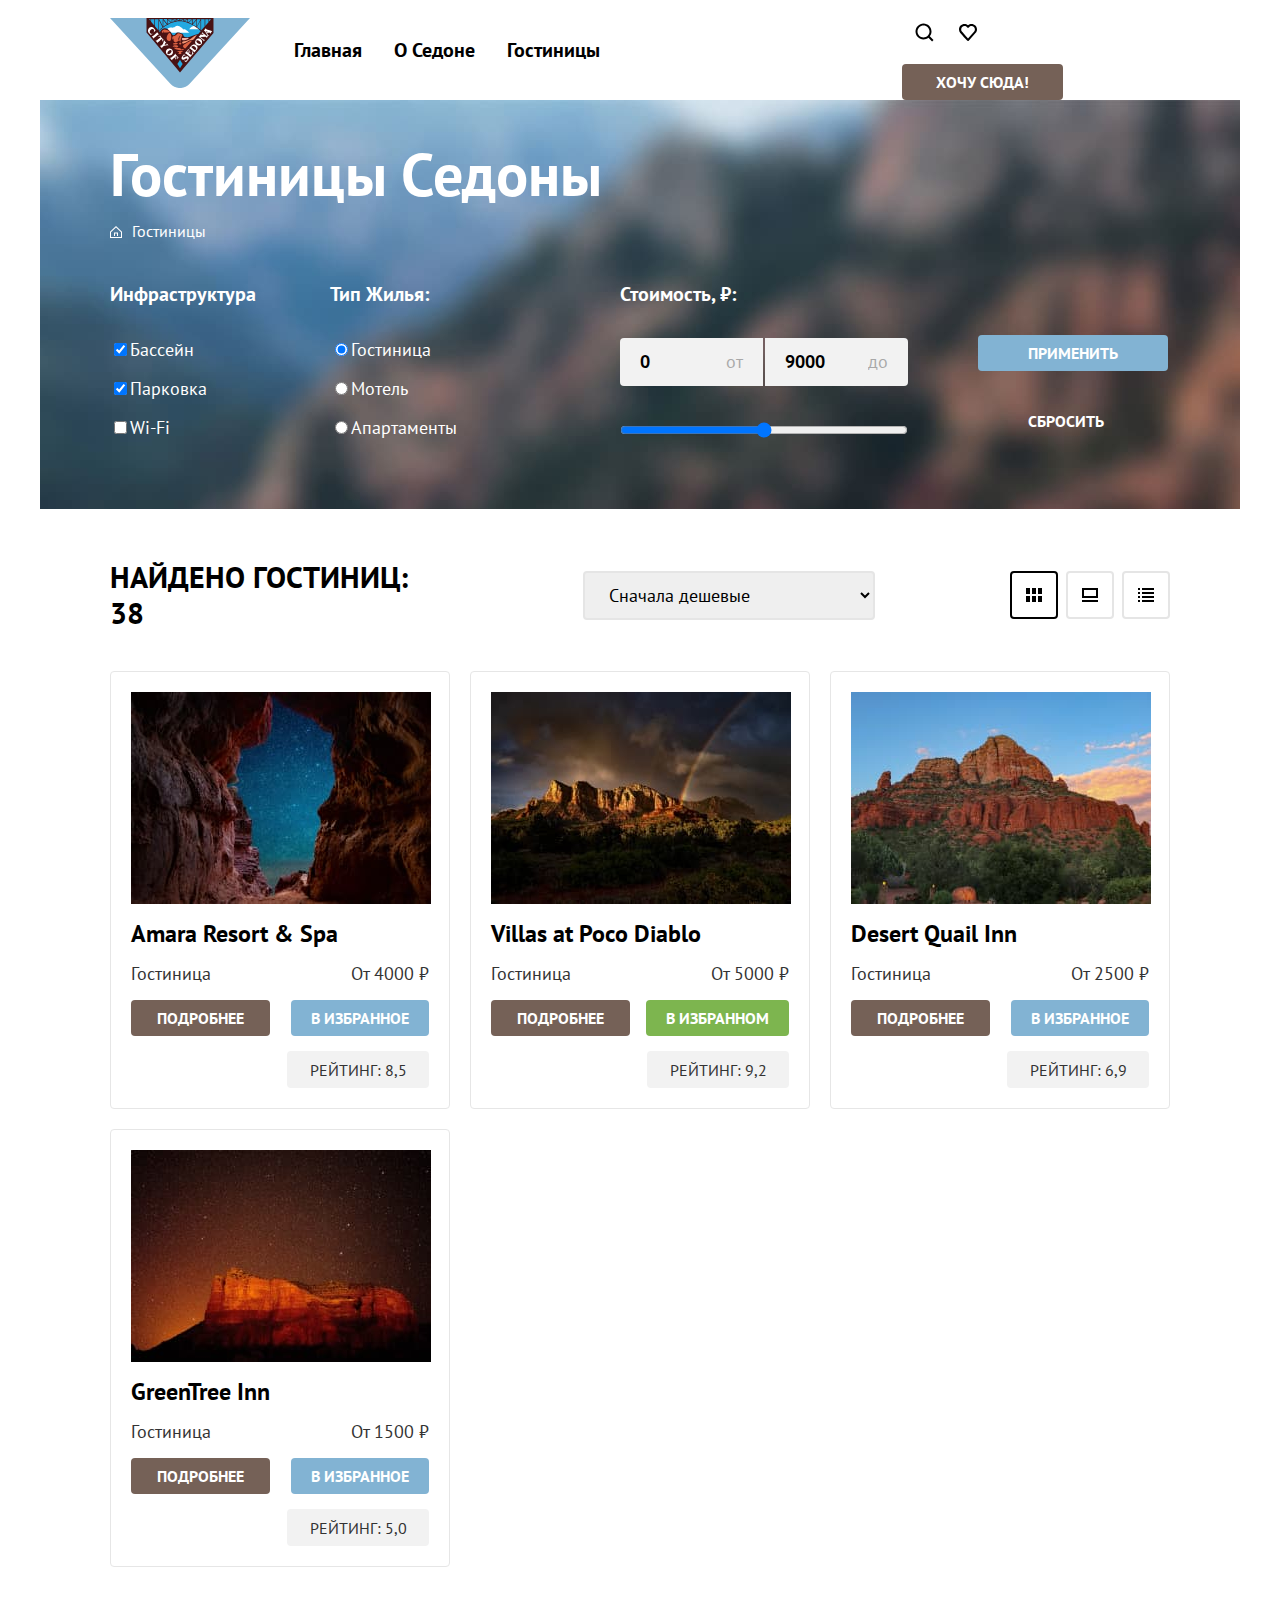
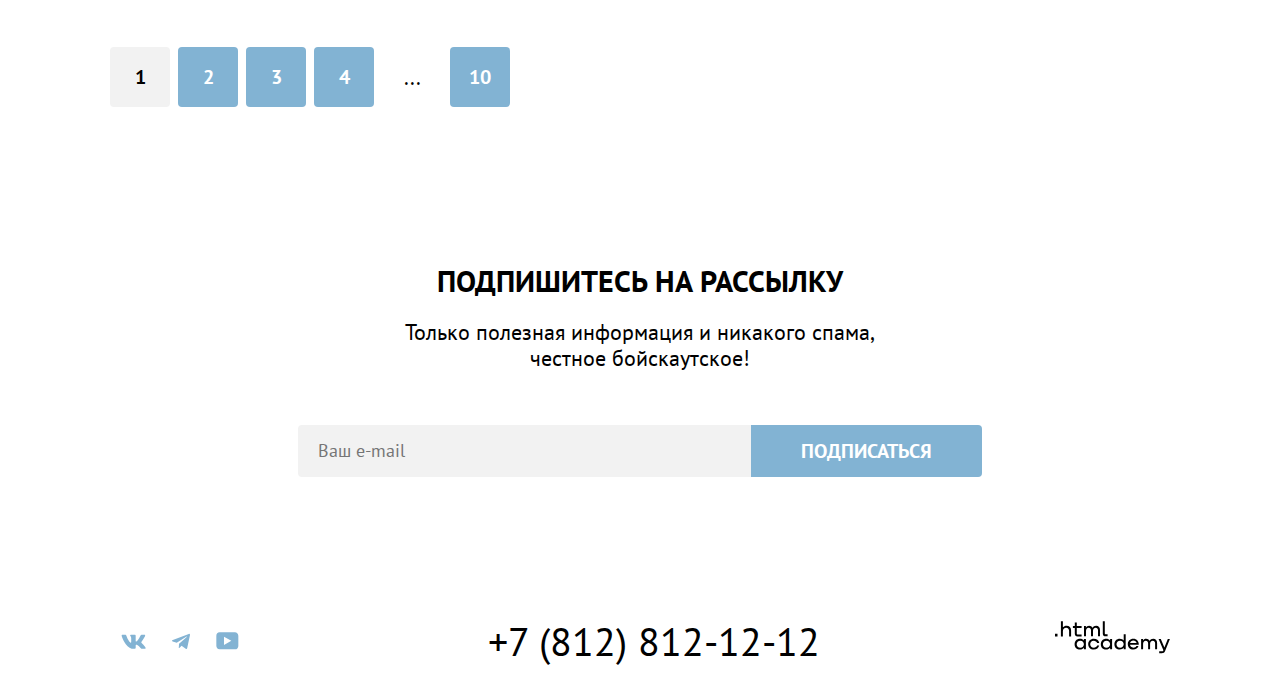
==== commit 190c42cf: "Добавляет микросетки, мелкую стилизацию и учет переполнения" ====
--- a/catalog.html
+++ b/catalog.html
@@ -29,13 +29,15 @@
           </li>
         </ul>
       </nav>
-      <a class="search" href="#">
-        <span class="visually-hidden">Перейти в поиск</span>
-      </a>
-      <a class="likes" href="#">
-        <span class="visually-hidden">Перейти в избранное</span>
-      </a>
-      <a href="#" class="button">Хочу сюда!</a>
+      <div class="user-menu">
+        <a class="search" href="#">
+          <span class="visually-hidden">Перейти в поиск</span>
+        </a>
+        <a class="likes" href="#">
+          <span class="visually-hidden">Перейти в избранное</span>
+        </a>
+        <a href="#" class="button page-header-button">Хочу сюда!</a>
+      </div>
     </header>
 
     <main class="main-inner">
@@ -44,7 +46,9 @@
           <h1 class="inner-header-title">Гостиницы Седоны</h1>
           <ol class="breadcrumbs">
             <li class="breadcrumbs-item">
-              <a href="index.html" class="breadcrumbs-link"
+              <a
+                href="index.html"
+                class="breadcrumbs-link breadcrumbs-link-index"
                 ><span class="visually-hidden">Главная</span></a
               >
             </li>
@@ -61,9 +65,7 @@
             class="hotels-filter-form"
           >
             <fieldset class="hotels-filter-group">
-              <legend>
-                <h3 class="hotels-filter-title">Инфраструктура:</h3>
-              </legend>
+              <legend class="hotels-filter-title">Инфраструктура</legend>
               <label class="control"
                 ><input
                   name="waterpool"
@@ -87,8 +89,8 @@
               >
             </fieldset>
 
-            <fieldset class="hotels-filter-group">
-              <legend><h3 class="hotels-filter-title">Тип жилья:</h3></legend>
+            <fieldset class="hotels-filter-group type-hotel">
+              <legend class="hotels-filter-title">Тип жилья:</legend>
               <label class="control"
                 ><input
                   name="hotel-type"
@@ -115,24 +117,26 @@
             </fieldset>
 
             <fieldset class="hotels-filter-group">
-              <legend>
-                <h3 class="hotels-filter-title">Стоимость, ₽:</h3>
-              </legend>
-              <label class="control"
-                ><input
-                  name="min-price"
-                  type="number"
-                  class="control-input"
-                  value="0" /></label
-              ><span class="control-input-text">от</span
-              ><label class="control"
-                ><input
-                  name="max-price"
-                  type="number"
-                  class="control-input"
-                  value="9000"
-                /><span class="control-input-text">до</span></label
-              >
+              <legend class="hotels-filter-title">Стоимость, ₽:</legend>
+
+              <div class="range-input-wrapper">
+                <label class="control">
+                  <input
+                    name="min-price"
+                    type="number"
+                    class="control-input"
+                    value="0"
+                  /><span class="control-input-text">от</span></label
+                >
+                <label class="control"
+                  ><input
+                    name="max-price"
+                    type="number"
+                    class="control-input"
+                    value="9000"
+                  /><span class="control-input-text">до</span></label
+                >
+              </div>
               <input
                 name="range-price"
                 type="range"
@@ -159,114 +163,169 @@
 
       <section class="hotels-catalog">
         <h2 class="visually-hidden">Каталог отелей</h2>
-        <p class="hotels-catalog-result">
-          Найдено гостиниц: <span class="hotels-catalog-result-number">38</span>
-        </p>
-        <select class="select-control" aria-label="Сортировка">
-          <option value="cheap">Сначала дешевые</option>
-          <option value="expensive">Сначала дорогие</option>
-          <option value="popular">Сначала популярные</option>
-        </select>
-        <ul class="select-buttons">
-          <li class="select-button">
-            <button type="button">
-              <span class="visually-hidden">Показать карточками</span>
-            </button>
-          </li>
-          <li class="select-button">
-            <button type="button">
-              <span class="visually-hidden">Показать по одиночке</span>
-            </button>
-          </li>
-          <li class="select-button">
-            <button type="button">
-              <span class="visually-hidden">Показать списком</span>
-            </button>
-          </li>
-        </ul>
+
+        <div class="hotel-catalog-wrapper">
+          <p class="hotels-catalog-result">
+            Найдено гостиниц:
+            <span class="hotels-catalog-result-number">38</span>
+          </p>
+          <select class="select-control" aria-label="Сортировка">
+            <option value="cheap">Сначала дешевые</option>
+            <option value="expensive">Сначала дорогие</option>
+            <option value="popular">Сначала популярные</option>
+          </select>
+          <ul class="select-list">
+            <li class="select-item">
+              <button
+                type="button"
+                class="button select-button select-button-cards select-button-active"
+              >
+                <span class="visually-hidden">Показать карточками</span>
+              </button>
+            </li>
+            <li class="select-item">
+              <button
+                type="button"
+                class="button select-button select-button-separate"
+              >
+                <span class="visually-hidden">Показать по одиночке</span>
+              </button>
+            </li>
+            <li class="select-item">
+              <button
+                type="button"
+                class="button select-button select-button-list"
+              >
+                <span class="visually-hidden">Показать списком</span>
+              </button>
+            </li>
+          </ul>
+        </div>
+
         <ul class="hotels-list">
           <li class="hotel-item">
-            <img
-              src="images/hotel-search-pictures/hotel-1.jpg"
-              alt="Вид из пещеры на звездное небо"
-              class="hotel-photo"
-              width="300"
-              height="212"
-            />
-            <h3 class="hotel-name">Amara Resort & Spa</h3>
-            <span class="hotel-type">Гостиница</span>
-            <span class="hotel-price">От 4000 ₽</span>
-            <a class="button hotel-link" href="#">подробнее</a
-            ><button class="button favourite-button" type="button">
-              в избранное
-            </button>
-            <p class="star 4-star">
-              <span class="visually-hidden">4 звезды.</span>
-            </p>
-            <span class="hotel-rating">Рейтинг: 8,5</span>
+            <a href="#" class="hotel-item-link">
+              <img
+                src="images/hotel-search-pictures/hotel-1.jpg"
+                alt="Вид из пещеры на звездное небо"
+                class="hotel-photo"
+                width="300"
+                height="212"
+              />
+              <h3 class="hotel-name">Amara Resort & Spa</h3>
+            </a>
+
+            <div class="hotel-item-wrapper">
+              <span class="hotel-type">Гостиница</span>
+              <span class="hotel-price">От 4000 ₽</span>
+            </div>
+
+            <div class="hotel-item-wrapper">
+              <a class="button hotel-link" href="#">подробнее</a
+              ><button class="button favourite-button" type="button">
+                в избранное
+              </button>
+            </div>
+            <div class="hotel-item-wrapper">
+              <p class="star 4-star">
+                <span class="visually-hidden">4 звезды.</span>
+              </p>
+              <span class="hotel-rating">Рейтинг: 8,5</span>
+            </div>
           </li>
           <li class="hotel-item">
-            <img
-              src="images/hotel-search-pictures/hotel-2.jpg"
-              alt="вид на горы Poco Diablo и радугу на ними"
-              class="hotel-photo"
-              width="300"
-              height="212"
-            />
-            <h3 class="hotel-name">Villas at Poco Diablo</h3>
-            <span class="hotel-type">Гостиница</span>
-            <span class="hotel-price">От 5000 ₽</span>
-            <a class="button hotel-link" href="#">подробнее</a
-            ><button
-              class="button favourite-button favourite-button-chosen"
-              type="button"
-            >
-              В избранном
-            </button>
-            <p class="star 4-star">
-              <span class="visually-hidden">4 звезды.</span>
-            </p>
-            <span class="hotel-rating">Рейтинг: 9,2</span>
+            <a href="#" class="hotel-item-link">
+              <img
+                src="images/hotel-search-pictures/hotel-2.jpg"
+                alt="вид на горы Poco Diablo и радугу на ними"
+                class="hotel-photo"
+                width="300"
+                height="212"
+              />
+              <h3 class="hotel-name">Villas at Poco Diablo</h3>
+            </a>
+
+            <div class="hotel-item-wrapper">
+              <span class="hotel-type">Гостиница</span>
+              <span class="hotel-price">От 5000 ₽</span>
+            </div>
+            <div class="hotel-item-wrapper">
+              <a class="button hotel-link" href="#">подробнее</a
+              ><button
+                class="button favourite-button favourite-button-active"
+                type="button"
+              >
+                В избранном
+              </button>
+            </div>
+            <div class="hotel-item-wrapper">
+              <p class="star 4-star">
+                <span class="visually-hidden">4 звезды.</span>
+              </p>
+              <span class="hotel-rating">Рейтинг: 9,2</span>
+            </div>
           </li>
           <li class="hotel-item">
-            <img
-              src="./images/hotel-search-pictures/hotel-3.jpg"
-              alt="вид на горы и лес у подножия"
-              class="hotel-photo"
-              width="300"
-              height="212"
-            />
-            <h3 class="hotel-name">Desert Quail Inn</h3>
-            <span class="hotel-type">Гостиница</span>
-            <span class="hotel-price">От 2500 ₽</span>
-            <a class="button hotel-link" href="#">подробнее</a
-            ><button class="button favourite-button" type="button">
-              в избранное
-            </button>
-            <p class="star 3-star">
-              <span class="visually-hidden">3 звезды.</span>
-            </p>
-            <span class="hotel-rating">Рейтинг: 6,9</span>
+            <a href="#" class="hotel-item-link">
+              <img
+                src="./images/hotel-search-pictures/hotel-3.jpg"
+                alt="вид на горы и лес у подножия"
+                class="hotel-photo"
+                width="300"
+                height="212"
+              />
+              <h3 class="hotel-name">Desert Quail Inn</h3>
+            </a>
+
+            <div class="hotel-item-wrapper">
+              <span class="hotel-type">Гостиница</span>
+              <span class="hotel-price">От 2500 ₽</span>
+            </div>
+
+            <div class="hotel-item-wrapper">
+              <a class="button hotel-link" href="#">подробнее</a
+              ><button class="button favourite-button" type="button">
+                в избранное
+              </button>
+            </div>
+
+            <div class="hotel-item-wrapper">
+              <p class="star 3-star">
+                <span class="visually-hidden">3 звезды.</span>
+              </p>
+              <span class="hotel-rating">Рейтинг: 6,9</span>
+            </div>
           </li>
           <li class="hotel-item">
-            <img
-              src="images/hotel-search-pictures/hotel-4.jpg"
-              alt="вид на гору и звездное небо"
-              class="hotel-photo"
-              width="300"
-              height="212"
-            />
-            <h3 class="hotel-name">GreenTree Inn</h3>
-            <span class="hotel-type">Гостиница</span>
-            <span class="hotel-price">От 1500 ₽</span>
-            <a class="button hotel-link" href="#">подробнее</a
-            ><button class="button favourite-button" type="button">
-              в избранное
-            </button>
-            <p class="star 2-star">
-              <span class="visually-hidden">2 звезды.</span>
-            </p>
-            <span class="hotel-rating">Рейтинг: 5,0</span>
+            <a href="#" class="hotel-item-link">
+              <img
+                src="images/hotel-search-pictures/hotel-4.jpg"
+                alt="вид на гору и звездное небо"
+                class="hotel-photo"
+                width="300"
+                height="212"
+              />
+              <h3 class="hotel-name">GreenTree Inn</h3>
+            </a>
+
+            <div class="hotel-item-wrapper">
+              <span class="hotel-type">Гостиница</span>
+              <span class="hotel-price">От 1500 ₽</span>
+            </div>
+
+            <div class="hotel-item-wrapper">
+              <a class="button hotel-link" href="#">подробнее</a
+              ><button class="button favourite-button" type="button">
+                в избранное
+              </button>
+            </div>
+
+            <div class="hotel-item-wrapper">
+              <p class="star 2-star">
+                <span class="visually-hidden">2 звезды.</span>
+              </p>
+              <span class="hotel-rating">Рейтинг: 5,0</span>
+            </div>
           </li>
         </ul>
         <ol class="pagination">
@@ -333,20 +392,20 @@
           <li class="social-item">
             <a
               href="https://www.youtube.com/user/htmlacademyru"
-              class="social-link social-link-html-academy"
+              class="social-link social-link-youtube"
               ><span class="visually-hidden">HTML Академия</span></a
             >
           </li>
         </ul>
         <a href="tel:+78128121212" class="contacts-phone">+7 (812) 812-12-12</a>
+        <a href="https://htmlacademy.ru/" class="html-academy-logo"
+          ><img
+            src="images/svg-icons/html-academy-logo.svg"
+            alt="логотип HTML Академии"
+            width="115"
+            height="33"
+        /></a>
       </section>
-      <a href="https://htmlacademy.ru/" class="html-academy-logo"
-        ><img
-          src="images/svg-icons/html-academy-logo.svg"
-          alt="логотип HTML Академии"
-          width="115"
-          height="33"
-      /></a>
     </footer>
   </body>
 </html>
--- a/styles/styles.css
+++ b/styles/styles.css
@@ -14,14 +14,79 @@
   font-display: swap;
 }
 
+*,
+*::before,
+*::after {
+  box-sizing: border-box;
+}
+
+html {
+  height: 100%;
+}
+
 body {
+  min-height: 100%;
+  display: flex;
+  flex-direction: column;
+  margin: 0;
+
   font-family: "PT Sans", "Arial", sans-serif;
   font-size: 18px;
+  line-height: 21px;
   color: #000;
 }
 
+.img {
+  max-width: 100%;
+  height: auto;
+  object-fit: cover;
+}
+
+.visually-hidden {
+  position: absolute;
+  width: 1px;
+  height: 1px;
+  margin: -1px;
+  border: 0;
+  padding: 0;
+  white-space: nowrap;
+  clip-path: inset(100%);
+  clip: rect(0 0 0 0);
+  overflow: hidden;
+}
+
 .page-header {
+  width: 1200px;
+  margin: 0 auto;
+  display: flex;
+  align-items: center;
+  padding: 0 70px 0;
+
   background-color: #fff;
+}
+
+.logo {
+  margin-right: 28px;
+  margin-bottom: -6px;
+}
+
+.logo-pic {
+  position: relative;
+  display: block;
+  z-index: 1;
+}
+
+.navigation {
+  margin-right: auto;
+}
+
+.navigation-list {
+  margin: 0;
+  padding: 0;
+  width: 600px;
+  list-style-type: none;
+  display: flex;
+  flex-wrap: wrap;
 }
 
 .navigation-link {
@@ -31,6 +96,32 @@
   font-weight: 700;
   text-decoration: none;
   text-transform: capitalize;
+
+  padding: 20px 16px;
+}
+
+.user-menu {
+  width: 268px;
+  display: flex;
+  align-items: center;
+  flex-wrap: wrap;
+}
+
+.likes {
+  margin-right: 20px;
+  background-image: url("../images/svg-icons/like.svg");
+}
+
+.search {
+  background-image: url("../images/svg-icons/search.svg");
+}
+
+.search,
+.likes {
+  width: 44px;
+  height: 64px;
+  background-repeat: no-repeat;
+  background-position: center;
 }
 
 .button {
@@ -41,19 +132,43 @@
   text-transform: uppercase;
   color: #fff;
   text-decoration: none;
+  cursor: pointer;
 
   border-radius: 4px;
   background-color: #756157;
 }
 
+.page-header-button {
+  padding: 8px 34px;
+}
+
+.main-index,
+.main-inner {
+  flex-grow: 1;
+  width: 1200px;
+  margin: 0 auto;
+}
+
 .hero {
+  min-height: 485px;
   background-color: #83b3d333;
   background-image: url("../images/hero-picture.jpg");
   background-repeat: no-repeat;
   background-size: cover;
+  text-align: center;
+}
+
+.hero-pic-text {
+  margin-top: 51px;
+}
+
+.advantages {
+  padding-top: 69px;
 }
 
 .advantages-title {
+  width: 620px;
+  margin: 0 auto 25px;
   font-size: 30px;
   font-weight: 700;
   line-height: 36px;
@@ -62,18 +177,54 @@
 }
 
 .advantages-description {
+  margin: 0 0 90px;
   font-size: 22px;
   line-height: 26px;
   color: #333;
   text-align: center;
 }
 
+.advantages-list {
+  margin: 0;
+  padding: 0;
+  list-style-type: none;
+  display: flex;
+  flex-wrap: wrap;
+}
+
 .advantages-wrapper {
+  display: flex;
+  justify-content: center;
+}
+
+.advantages-item {
+  display: flex;
+  flex-direction: column;
+  justify-content: center;
+  min-height: 385px;
+}
+
+.advantages-item:not(:first-child):not(:last-child) {
+  width: 400px;
+}
+
+.advantages-item:last-child .advantages-wrapper {
+  flex-direction: row-reverse;
+}
+
+.advantages-text-block {
+  display: flex;
+  justify-content: center;
+  align-items: center;
+  flex-direction: column;
+  width: 400px;
   background-color: #82b3d3;
   color: #fff;
 }
 
 .advantages-subtitle {
+  margin: 0 auto 60px;
+  width: 175px;
   font-size: 24px;
   line-height: 28px;
   text-transform: uppercase;
@@ -81,6 +232,8 @@
 }
 
 .advantages-text {
+  width: 230px;
+  margin: 0 auto;
   text-align: center;
 }
 
@@ -92,7 +245,14 @@
   background-color: rgba(131, 179, 211, 0.2);
 }
 
+.services {
+  padding-top: 64px;
+}
+
 .services-title {
+  margin: 0 auto 20px;
+  width: 505px;
+
   font-size: 30px;
   line-height: 36px;
   font-weight: 700;
@@ -101,17 +261,36 @@
 }
 
 .services-subtitle {
+  margin: 0 auto 64px;
+  width: 491px;
   font-size: 22px;
   line-height: 26px;
   color: #333;
   text-align: center;
 }
 
+.services-list {
+  margin: 0;
+  padding: 0;
+  list-style-type: none;
+  display: flex;
+  flex-wrap: wrap;
+}
+
+.services-item {
+  display: flex;
+  flex-direction: column;
+  justify-content: center;
+  width: 400px;
+  min-height: 385px;
+}
+
 .services-item:nth-child(odd) {
   background-color: rgba(131, 179, 211, 0.12);
 }
 
 .services-type {
+  margin: 0 0 30px;
   font-size: 24px;
   line-height: 28px;
   text-transform: uppercase;
@@ -119,13 +298,22 @@
 }
 
 .services-description {
+  width: 230px;
+  margin: 0 auto;
   font-size: 18px;
   line-height: 21px;
   color: #333;
   text-align: center;
 }
 
+.hotel-search {
+  padding: 96px 0;
+  display: flex;
+  flex-direction: column;
+}
+
 .hotel-search-title {
+  margin: 0 0 20px;
   font-size: 30px;
   font-weight: 700;
   line-height: 36px;
@@ -134,6 +322,8 @@
 }
 
 .hotel-search-description {
+  margin: 0 auto 54px;
+  width: 592px;
   font-size: 22px;
   line-height: 26px;
   color: #333;
@@ -141,11 +331,17 @@
 }
 
 .hotel-search-button {
+  margin: 0 auto;
+  padding: 8px 50px;
   font-size: 20px;
   line-height: 36px;
 }
 
 .subscribe {
+  padding: 96px 0 104px;
+  display: flex;
+  flex-direction: column;
+  align-items: center;
   background-color: #82b3d3;
   background-image: url("../images/subscribe-picture.jpg");
   background-repeat: no-repeat;
@@ -153,6 +349,7 @@
 }
 
 .subscribe-title {
+  margin: 0 0 20px;
   font-size: 30px;
   line-height: 36px;
   text-transform: uppercase;
@@ -161,25 +358,57 @@
 }
 
 .subscribe-subtitle {
+  margin: 0 auto 54px;
+  width: 475px;
   font-size: 22px;
   line-height: 26px;
   text-align: center;
   color: #fff;
 }
 
+.subscribe-form {
+  display: flex;
+  flex-wrap: wrap;
+  width: 684px;
+}
+
 .subscribe-button {
+  padding: 8px 50px;
   font-family: "PT Sans", "Arial", sans-serif;
   font-size: 20px;
   line-height: 36px;
   background-color: #82b3d3;
+  border: none;
+  border-radius: 0px 4px 4px 0px;
 }
 
 .subscribe-email {
+  padding: 12px 20px;
+  flex-grow: 1;
   font-family: "PT Sans", "Arial", sans-serif;
   font-size: 18px;
   font-weight: 400;
   line-height: 24px;
   color: #000;
+  border: none;
+  border-radius: 4px 0px 0px 4px;
+  background-color: #f2f2f2;
+}
+
+.page-footer {
+  width: 1200px;
+  margin: 0 auto;
+  padding: 40px 0 30px;
+
+  background-color: #fff;
+}
+
+.contacts {
+  margin: 0 auto;
+  width: 1060px;
+  display: flex;
+  justify-content: space-between;
+  flex-wrap: wrap;
 }
 
 .contacts-phone {
@@ -189,11 +418,40 @@
   text-decoration: none;
 }
 
-.page-footer {
-  background-color: #fff;
+.social-list {
+  width: 142px;
+  margin: 0;
+  padding: 0;
+  list-style-type: none;
+  display: flex;
+  flex-wrap: wrap;
+}
+
+.social-item {
+  display: flex;
+}
+
+.social-link {
+  width: 47px;
+  height: 40px;
+  background-repeat: no-repeat;
+  background-position: center;
+}
+
+.social-link-vk {
+  background-image: url("../images/svg-icons/social-vk.svg");
+}
+
+.social-link-tg {
+  background-image: url("../images/svg-icons/social-tg.svg");
+}
+
+.social-link-youtube {
+  background-image: url("../images/svg-icons/social-youtube.svg");
 }
 
 .wrapper {
+  padding: 35px 0 70px;
   background-color: #82b3d3;
   background-image: url("../images/inner-header-picture.jpg");
   background-repeat: no-repeat;
@@ -201,36 +459,146 @@
   color: #fff;
 }
 
+.inner-header {
+  margin: 0 auto 40px;
+  width: 1060px;
+}
+
 .inner-header-title {
+  margin: 0 0 8px;
+  width: 1060px;
   font-size: 60px;
   line-height: 78px;
 }
 
+.breadcrumbs {
+  margin: 0;
+  padding: 0;
+  list-style-type: none;
+  display: flex;
+}
+
+.breadcrumbs-item {
+  display: flex;
+  align-items: center;
+}
+
 .breadcrumbs-link {
   font-size: 16px;
 }
 
+.breadcrumbs-link-index {
+  width: 12px;
+  height: 12px;
+  background-image: url("../images/svg-icons/breadcrumb-icon.svg");
+  background-repeat: no-repeat;
+  background-position: center;
+  margin-right: 10px;
+}
+
+.hotels-filter {
+  margin: 0 auto;
+  width: 1060px;
+}
+
+.hotels-filter-form {
+  display: flex;
+  gap: 70px;
+  flex-wrap: wrap;
+}
+
+.hotels-filter-group {
+  padding: 0;
+  margin: 0;
+  width: 150px;
+  display: flex;
+  flex-direction: column;
+  border: none;
+}
+
+.type-hotel {
+  margin-right: 70px;
+}
+
 .hotels-filter-title {
+  margin: 0 0 32px;
+  font-weight: 700;
+  padding: 0;
   font-size: 20px;
   line-height: 24px;
   text-transform: capitalize;
 }
 
+.control {
+  margin-bottom: 16px;
+  line-height: 23px;
+  position: relative;
+}
+
+.control:last-child {
+  margin-bottom: 0;
+}
+
 .control input {
   font-family: "PT Sans", "Arial", sans-serif;
   font-weight: 700;
   font-size: 18px;
   line-height: 24px;
+  background-color: #f2f2f2;
 }
 
 .control-input-text {
+  color: #000;
   line-height: 24px;
   opacity: 0.3;
+  position: absolute;
+  top: 12px;
+  right: 20px;
+}
+
+.range-input-wrapper {
+  margin-bottom: 36px;
+  display: flex;
+  gap: 2px;
+}
+
+.range-input-wrapper .control {
+  margin: 0;
+}
+
+.range-input-wrapper .control-input {
+  padding: 12px 20px;
+  width: 143px;
+  border: none;
+}
+
+.range-input-wrapper .control:first-child .control-input {
+  border-radius: 4px 0px 0px 4px;
+}
+
+.range-input-wrapper .control:last-child .control-input {
+  border-radius: 0px 4px 4px 0px;
+}
+
+.control-range {
+  margin: 0;
+}
+
+.filter-button-list {
+  margin: auto 0 0;
+  padding: 0;
+  list-style-type: none;
+
+  display: flex;
+  flex-direction: column;
+  gap: 32px;
 }
 
 .filter-button,
 .filter-button-reset {
   font-family: "PT Sans", "Arial", sans-serif;
+  padding: 8px 50px;
+  border: none;
 }
 
 .filter-button {
@@ -241,7 +609,22 @@
   background-color: transparent;
 }
 
+.hotels-catalog {
+  margin: 0 auto;
+  padding: 50px 0 60px;
+  width: 1060px;
+}
+
+.hotel-catalog-wrapper {
+  display: flex;
+  align-items: center;
+  flex-wrap: wrap;
+  margin-bottom: 40px;
+}
+
 .hotels-catalog-result {
+  margin: 0 auto 0 0;
+  width: 338px;
   font-size: 30px;
   line-height: 36px;
   font-weight: 700;
@@ -249,15 +632,106 @@
 }
 
 .select-control {
-  font-family: "PT Sans","Arial", sans-serif;
+  margin: 0 auto 0 0;
+  padding: 10px 20px;
+  width: 292px;
+  font-family: "PT Sans", "Arial", sans-serif;
   font-size: 18px;
   font-weight: 400;
   line-height: 21px;
+  border-radius: 4px;
+  border: 2px solid #e5e5e5;
+}
+
+.select-control option {
+  padding: 14px 20px;
+}
+
+.select-list {
+  padding: 0;
+  margin: 0;
+  list-style-type: none;
+  display: flex;
+  gap: 8px;
+  flex-wrap: wrap;
+  width: 160px;
+}
+
+.select-item {
+  display: flex;
+}
+
+.select-button {
+  width: 48px;
+  height: 48px;
+  padding: 0;
+  border: 2px solid #e5e5e5;
+  border-radius: 4px;
+  background-color: transparent;
+  background-repeat: no-repeat;
+  background-position: center;
+}
+
+.select-button-active {
+  border-color: #000;
+}
+
+.select-button-cards {
+  background-image: url("../images/svg-icons/select-icon-cards.svg");
+}
+
+.select-button-separate {
+  background-image: url("../images/svg-icons/select-icon-separate.svg");
+}
+
+.select-button-list {
+  background-image: url("../images/svg-icons/select-icon-list.svg");
+}
+
+.hotels-list {
+  margin: 0 0 80px;
+  padding: 0;
+  list-style-type: none;
+  display: flex;
+  flex-wrap: wrap;
+  gap: 20px;
+}
+
+.hotel-item {
+  padding: 20px;
+  display: flex;
+  flex-direction: column;
+  justify-content: space-between;
+  width: 340px;
+  min-height: 438px;
+  border: 1px solid #e6e6e6;
+  border-radius: 4px;
+}
+
+.hotel-item-link {
+  display: flex;
+  flex-direction: column;
+  gap: 16px;
+  color: #000;
+  text-decoration: none;
+}
+
+.hotel-photo {
+  object-fit: cover;
+  width: 300px;
+  height: 212px;
 }
 
 .hotel-name {
+  margin: 0;
   font-size: 24px;
   line-height: 28px;
+}
+
+.hotel-item-wrapper {
+  display: flex;
+  justify-content: space-between;
+  flex-wrap: wrap;
 }
 
 .hotel-type,
@@ -265,7 +739,8 @@
   color: #333;
 }
 
-.favourite-button, .favourite-button-chosen {
+.favourite-button,
+.favourite-button-active {
   font-family: "PT Sans", "Arial", sans-serif;
 }
 
@@ -273,25 +748,63 @@
   background-color: #82b3d3;
 }
 
-.favourite-button-chosen {
+.favourite-button-active {
   background-color: #7db54f;
 }
 
+.star {
+  width: 140px;
+}
+
+.hotel-link,
+.favourite-button {
+  padding: 8px 26px;
+  border: none;
+}
+
+.favourite-button {
+  padding-left: 20px;
+  padding-right: 20px;
+}
+
 .hotel-rating {
+  padding: 9px 22px 8px 23px;
   font-size: 16px;
   line-height: 20px;
   text-transform: uppercase;
   color: #333;
+  background-color: #f2f2f2;
+  border-radius: 4px;
+}
+
+.pagination {
+  padding: 0;
+  margin: 0;
+  list-style-type: none;
+  display: flex;
+  flex-wrap: wrap;
+  gap: 8px;
+}
+
+.pagination-item {
+  display: flex;
 }
 
 .pagination-link {
+  width: 60px;
+  height: 60px;
+  display: flex;
+  justify-content: center;
+  align-items: center;
+
+  text-transform: uppercase;
   font-size: 20px;
   font-weight: 700;
   line-height: 36px;
-  text-transform: uppercase;
   background-color: #82b3d3;
   color: #fff;
   text-decoration: none;
+  border-radius: 4px;
 }
 
 .pagination-link-current {
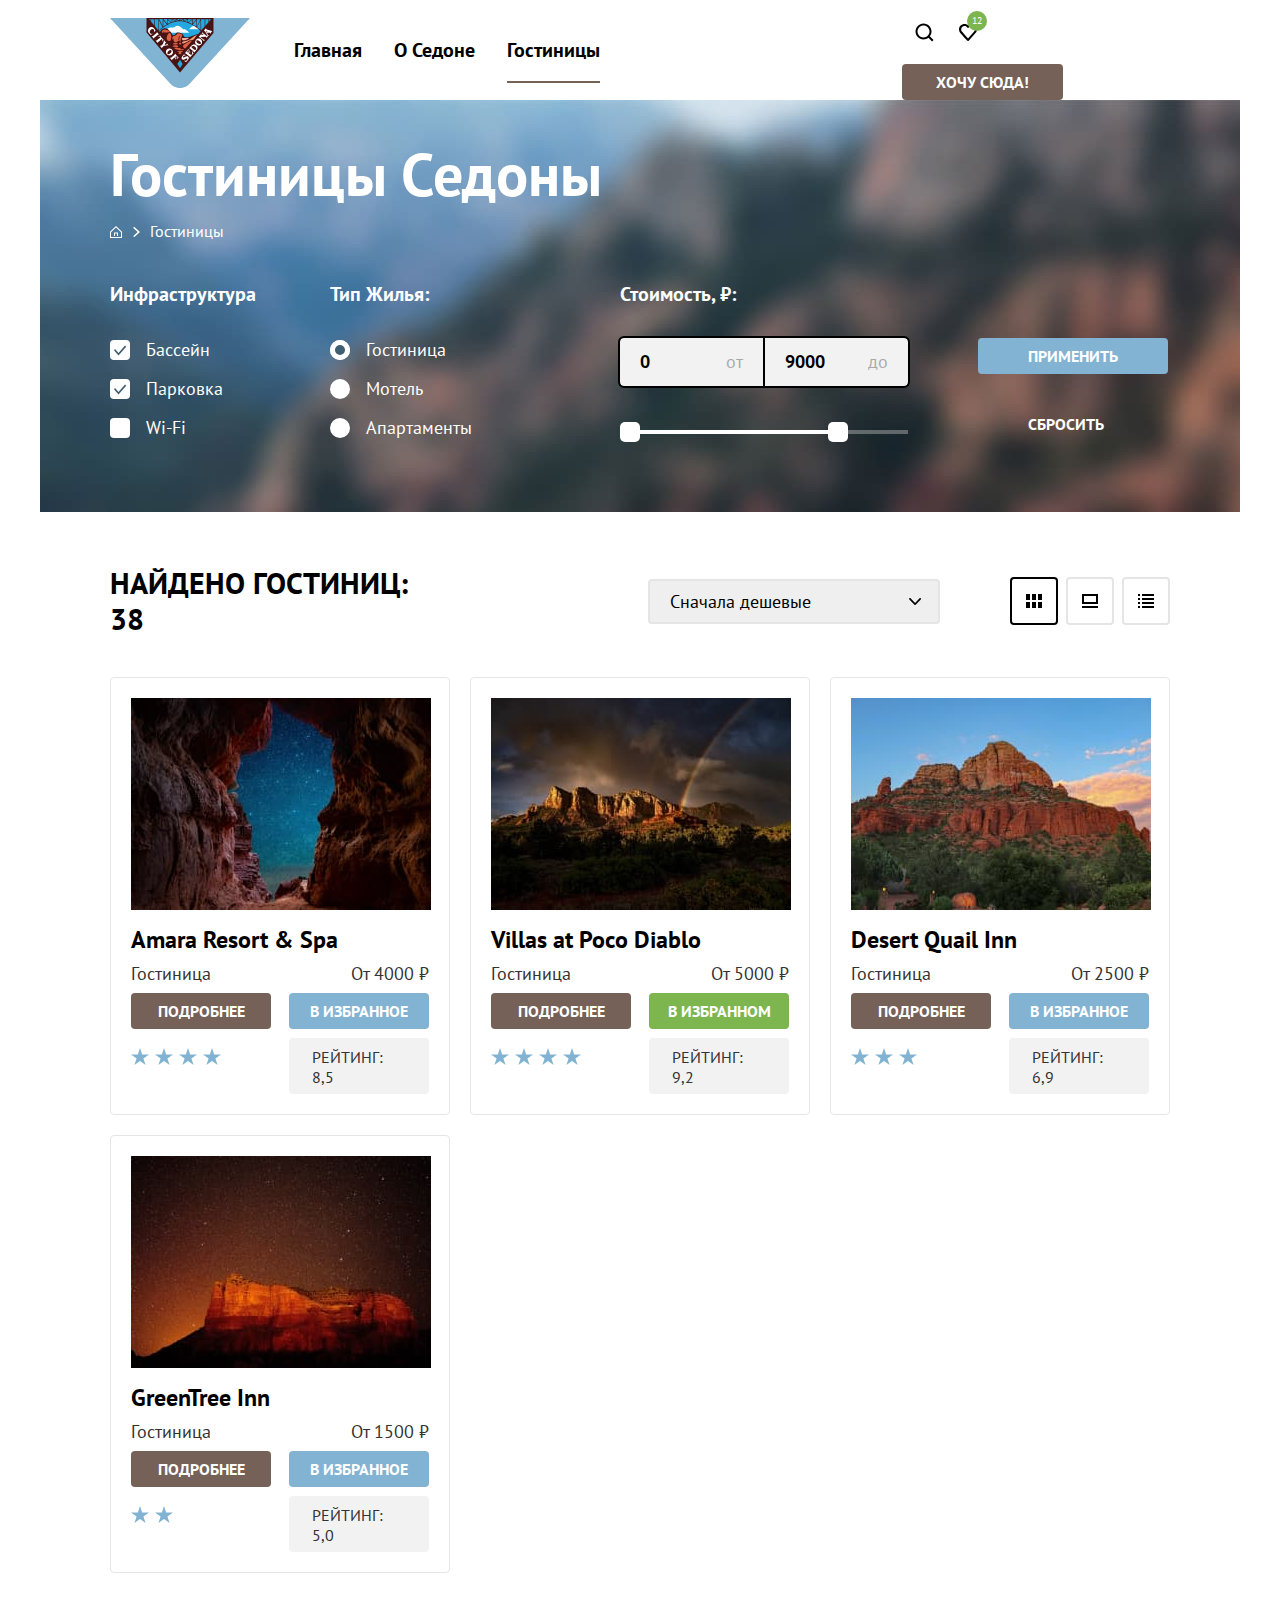
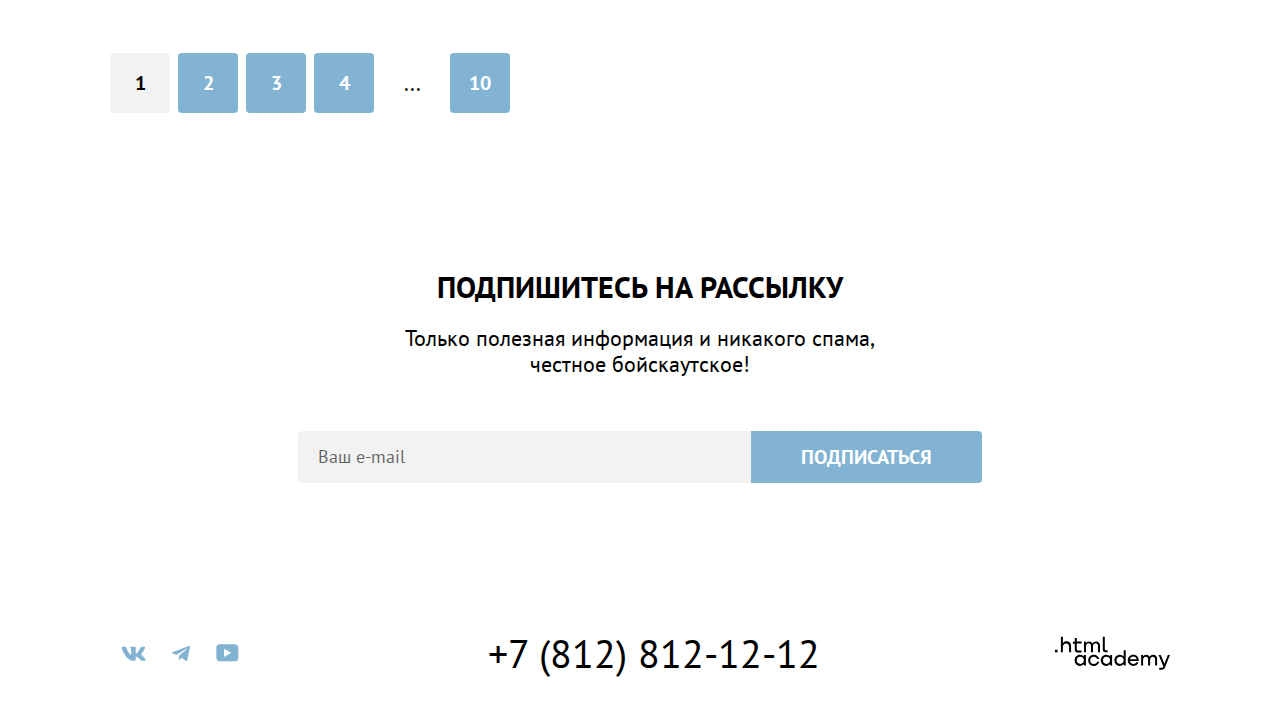
==== commit fcb9986d: "Добавляет стилизацию инпутов(Раздел 9)" ====
--- a/catalog.html
+++ b/catalog.html
@@ -7,7 +7,9 @@
     <title>HTML Academy: Седона</title>
   </head>
   <body>
+    <!-- ШАПКА САЙТА -->
     <header class="page-header">
+      <!-- ЛОГОТИП -->
       <a href="index.html" class="logo"
         ><img
           src="images/svg-icons/logo.svg"
@@ -16,6 +18,8 @@
           width="140"
           height="70"
       /></a>
+
+      <!-- НАВИГАЦИЯ -->
       <nav class="navigation">
         <ul class="navigation-list">
           <li class="navigation-item">
@@ -29,6 +33,8 @@
           </li>
         </ul>
       </nav>
+
+      <!-- ПОЛЬЗОВАТЕЛЬСКОЕ МЕНЮ -->
       <div class="user-menu">
         <a class="search" href="#">
           <span class="visually-hidden">Перейти в поиск</span>
@@ -40,8 +46,11 @@
       </div>
     </header>
 
+    <!-- ОСНОВНОЕ СОДЕРЖИМОЕ -->
     <main class="main-inner">
+      <!-- ОБЕРТКА ДЛЯ ЗАГОЛОВКА С ХЛЕБНЫМИ КРОШКАМИ И ФИЛЬТРА ОТЕЛЕЙ -->
       <div class="wrapper">
+        <!-- ЗАГОЛОВОК С ХЛЕБНЫМИ КРОШКАМИ -->
         <header class="inner-header">
           <h1 class="inner-header-title">Гостиницы Седоны</h1>
           <ol class="breadcrumbs">
@@ -57,6 +66,8 @@
             </li>
           </ol>
         </header>
+
+        <!-- ФИЛЬТР ОТЕЛЕЙ -->
         <section class="hotels-filter">
           <h2 class="visually-hidden">Фильтры для выбора отеля</h2>
           <form
@@ -70,22 +81,25 @@
                 ><input
                   name="waterpool"
                   type="checkbox"
-                  class="control-input"
+                  class="control-input visually-hidden"
                   checked
-                />Бассейн</label
+                /><span class="control-mark control-mark-checkbox"></span
+                >Бассейн</label
               ><label class="control"
                 ><input
                   name="parking"
                   type="checkbox"
-                  class="control-input"
+                  class="control-input visually-hidden"
                   checked
-                />Парковка</label
+                /><span class="control-mark control-mark-checkbox"></span
+                >Парковка</label
               ><label class="control"
                 ><input
                   name="wi-fi"
                   type="checkbox"
-                  class="control-input"
-                />Wi-Fi</label
+                  class="control-input visually-hidden"
+                /><span class="control-mark control-mark-checkbox"></span
+                >Wi-Fi</label
               >
             </fieldset>
 
@@ -95,24 +109,27 @@
                 ><input
                   name="hotel-type"
                   type="radio"
-                  class="control-input"
+                  class="control-input visually-hidden"
                   value="hotel"
                   checked
-                />Гостиница</label
+                /><span class="control-mark control-mark-radio"></span
+                >Гостиница</label
               ><label class="control"
                 ><input
                   name="hotel-type"
                   type="radio"
-                  class="control-input"
+                  class="control-input visually-hidden"
                   value="motel"
-                />Мотель</label
+                /><span class="control-mark control-mark-radio"></span
+                >Мотель</label
               ><label class="control"
                 ><input
                   name="hotel-type"
                   type="radio"
-                  class="control-input"
+                  class="control-input visually-hidden"
                   value="apartments"
-                />Апартаменты</label
+                /><span class="control-mark control-mark-radio"></span
+                >Апартаменты</label
               >
             </fieldset>
 
@@ -123,17 +140,19 @@
                 <label class="control">
                   <input
                     name="min-price"
-                    type="number"
+                    type="text"
                     class="control-input"
                     value="0"
+                    placeholder="0"
                   /><span class="control-input-text">от</span></label
                 >
                 <label class="control"
                   ><input
                     name="max-price"
-                    type="number"
+                    type="text"
                     class="control-input"
                     value="9000"
+                    placeholder="0"
                   /><span class="control-input-text">до</span></label
                 >
               </div>
@@ -142,8 +161,22 @@
                 type="range"
                 min="0"
                 max="9000"
-                class="control-range"
+                class="control-range visually-hidden"
               />
+              <div class="range">
+                <div class="range-scale">
+                  <div class="range-bar">
+                    <button
+                      class="range-toggle toggle-min"
+                      type="button"
+                    ></button
+                    ><button
+                      class="range-toggle toggle-max"
+                      type="button"
+                    ></button>
+                  </div>
+                </div>
+              </div>
             </fieldset>
             <ul class="filter-button-list">
               <li class="filter-button-item">
@@ -161,6 +194,7 @@
         </section>
       </div>
 
+      <!-- КАТАЛОГ ОТЕЛЕЙ -->
       <section class="hotels-catalog">
         <h2 class="visually-hidden">Каталог отелей</h2>
 
@@ -169,8 +203,12 @@
             Найдено гостиниц:
             <span class="hotels-catalog-result-number">38</span>
           </p>
-          <select class="select-control" aria-label="Сортировка">
-            <option value="cheap">Сначала дешевые</option>
+          <select
+            name="select-category"
+            class="select-control"
+            aria-label="Сортировка"
+          >
+            <option value="cheap" selected>Сначала дешевые</option>
             <option value="expensive">Сначала дорогие</option>
             <option value="popular">Сначала популярные</option>
           </select>
@@ -227,7 +265,7 @@
               </button>
             </div>
             <div class="hotel-item-wrapper">
-              <p class="star 4-star">
+              <p class="star four-star">
                 <span class="visually-hidden">4 звезды.</span>
               </p>
               <span class="hotel-rating">Рейтинг: 8,5</span>
@@ -259,7 +297,7 @@
               </button>
             </div>
             <div class="hotel-item-wrapper">
-              <p class="star 4-star">
+              <p class="star four-star">
                 <span class="visually-hidden">4 звезды.</span>
               </p>
               <span class="hotel-rating">Рейтинг: 9,2</span>
@@ -290,7 +328,7 @@
             </div>
 
             <div class="hotel-item-wrapper">
-              <p class="star 3-star">
+              <p class="star three-star">
                 <span class="visually-hidden">3 звезды.</span>
               </p>
               <span class="hotel-rating">Рейтинг: 6,9</span>
@@ -321,7 +359,7 @@
             </div>
 
             <div class="hotel-item-wrapper">
-              <p class="star 2-star">
+              <p class="star two-star">
                 <span class="visually-hidden">2 звезды.</span>
               </p>
               <span class="hotel-rating">Рейтинг: 5,0</span>
@@ -349,6 +387,8 @@
           </li>
         </ol>
       </section>
+
+      <!-- БЛОК С ПОДПИСКОЙ -->
       <section class="subscribe subscribe-inner">
         <h2 class="subscribe-title">Подпишитесь на рассылку</h2>
         <p class="subscribe-subtitle">
@@ -363,6 +403,7 @@
             type="email"
             class="subscribe-email"
             placeholder="Ваш e-mail"
+            name="email"
           />
           <button class="button subscribe-button" type="button">
             Подписаться
@@ -371,41 +412,247 @@
       </section>
     </main>
 
+    <!-- ПОДВАЛ САЙТА -->
     <footer class="page-footer">
+      <!-- КОНТАКТЫ -->
       <section class="contacts">
         <h2 class="visually-hidden">Контактная информация</h2>
         <ul class="social-list">
           <li class="social-item">
-            <a
-              href="https://vk.com/htmlacademy"
-              class="social-link social-link-vk"
-              ><span class="visually-hidden">Вконтакте</span></a
-            >
+            <a href="https://vk.com/htmlacademy" class="social-link"
+              ><span class="visually-hidden">Вконтакте</span>
+              <svg
+                xmlns="http://www.w3.org/2000/svg"
+                width="25"
+                height="15"
+                viewBox="0 0 25 15"
+              >
+                <path
+                  fill-rule="evenodd"
+                  clip-rule="evenodd"
+                  d="M24.1164 1.80445C24.2824 1.25845 24.1164 0.856445 23.3214 0.856445H20.6964C20.0284 0.856445 19.7204 1.20345 19.5534 1.58645C19.5534 1.58645 18.2184 4.78245 16.3274 6.85845C15.7154 7.46045 15.4374 7.65145 15.1034 7.65145C14.9364 7.65145 14.6854 7.46045 14.6854 6.91345V1.80445C14.6854 1.14845 14.5014 0.856445 13.9454 0.856445H9.81738C9.40038 0.856445 9.14938 1.16045 9.14938 1.44945C9.14938 2.07045 10.0954 2.21445 10.1924 3.96245V7.76045C10.1924 8.59345 10.0394 8.74444 9.70538 8.74444C8.81538 8.74444 6.65038 5.53345 5.36538 1.85945C5.11638 1.14445 4.86438 0.856445 4.19338 0.856445H1.56638C0.816382 0.856445 0.666382 1.20345 0.666382 1.58645C0.666382 2.26845 1.55638 5.65645 4.81138 10.1374C6.98138 13.1974 10.0364 14.8564 12.8194 14.8564C14.4884 14.8564 14.6944 14.4884 14.6944 13.8534V11.5404C14.6944 10.8034 14.8524 10.6564 15.3814 10.6564C15.7714 10.6564 16.4384 10.8484 17.9964 12.3234C19.7764 14.0724 20.0694 14.8564 21.0714 14.8564H23.6964C24.4464 14.8564 24.8224 14.4884 24.6064 13.7604C24.3684 13.0364 23.5184 11.9854 22.3914 10.7384C21.7794 10.0284 20.8614 9.26345 20.5824 8.88045C20.1934 8.38945 20.3044 8.17044 20.5824 7.73345C20.5824 7.73345 23.7824 3.30745 24.1154 1.80445H24.1164Z"
+                />
+              </svg>
+            </a>
           </li>
           <li class="social-item">
-            <a
-              href="https://t.me/htmlacademy "
-              class="social-link social-link-tg"
-              ><span class="visually-hidden">Телеграм</span></a
-            >
+            <a href="https://t.me/htmlacademy " class="social-link"
+              ><span class="visually-hidden">Телеграм</span>
+              <svg
+                xmlns="http://www.w3.org/2000/svg"
+                width="18"
+                height="17"
+                viewBox="0 0 18 17"
+              >
+                <path
+                  d="M16.785 0.955705L0.840489 7.1042C-0.247661 7.54126 -0.241365 8.14828 0.640845 8.41897L4.73445 9.69597L14.2058 3.72014C14.6537 3.44766 15.0629 3.59424 14.7265 3.89281L7.05283 10.8183H7.05103L7.05283 10.8192L6.77045 15.0387C7.18413 15.0387 7.36669 14.8489 7.59871 14.625L9.58705 12.6915L13.7229 15.7464C14.4855 16.1664 15.0332 15.9506 15.2229 15.0405L17.9379 2.2453C18.2158 1.13107 17.5126 0.626562 16.785 0.955705Z"
+                />
+              </svg>
+            </a>
           </li>
           <li class="social-item">
             <a
               href="https://www.youtube.com/user/htmlacademyru"
-              class="social-link social-link-youtube"
-              ><span class="visually-hidden">HTML Академия</span></a
-            >
+              class="social-link"
+              ><span class="visually-hidden">Ютуб</span>
+              <svg
+                xmlns="http://www.w3.org/2000/svg"
+                width="23"
+                height="18"
+                viewBox="0 0 23 18"
+              >
+                <path
+                  d="M18.9402 0.356445H3.50738C1.64668 0.356445 0.333252 1.9502 0.333252 3.75645V13.8502C0.333252 15.7627 1.64668 17.3564 3.50738 17.3564H19.1591C20.8009 17.3564 22.3333 15.7627 22.3333 13.9564V3.75645C22.1143 1.9502 20.8009 0.356445 18.9402 0.356445ZM7.99494 12.8939V4.81894L15.3283 8.85645L7.99494 12.8939Z"
+                />
+              </svg>
+            </a>
           </li>
         </ul>
         <a href="tel:+78128121212" class="contacts-phone">+7 (812) 812-12-12</a>
         <a href="https://htmlacademy.ru/" class="html-academy-logo"
-          ><img
-            src="images/svg-icons/html-academy-logo.svg"
-            alt="логотип HTML Академии"
+          ><svg
+            class="html-academy-logo-pic"
+            xmlns="http://www.w3.org/2000/svg"
             width="115"
-            height="33"
-        /></a>
+            height="34"
+            viewBox="0 0 115 34"
+          >
+            <path d="M0 13.7232V16.3232H2.5V13.7232H0Z" />
+            <path
+              d="M11.6 5.32324C10 5.32324 8.8 6.02324 8 7.02324H7.9V0.823242H5.9V16.3232H7.9V11.0232C7.9 8.92324 9.2 7.42324 11.2 7.42324C13 7.42324 14.1 8.82324 14.1 10.6232V16.3232H16.1V10.2232C16.2 7.22324 14.3 5.32324 11.6 5.32324Z"
+            />
+            <path
+              d="M26.6 5.62324H21.8V1.92324H19.8V5.72324H17.9V7.72324H19.8V13.7232C19.8 15.4232 20.8 16.4232 22.5 16.4232H26.6V14.4232H22.9C22.2 14.4232 21.8 14.0232 21.8 13.3232V7.62324H26.6V5.62324Z"
+            />
+            <path
+              d="M41.1 5.42324C39.5 5.42324 38.2 6.22324 37.6 7.52324H37.5C36.9 6.32324 35.7 5.42324 34.1 5.42324C32.7 5.42324 31.6 6.22324 31 7.22324H30.9V5.62324H29V16.2232H31V10.8232C31 8.82324 32 7.32324 33.6 7.32324C35.1 7.32324 36 8.32324 36 9.92324V16.2232H38V10.6232C38 8.22324 39.4 7.32324 40.6 7.32324C42.1 7.32324 43 8.32324 43 9.92324V16.2232H45V9.72324C45.1 7.22324 43.6 5.42324 41.1 5.42324Z"
+            />
+            <path
+              d="M47.8 13.5232C47.8 15.2232 48.8 16.2232 50.6 16.2232H52.6V14.2232H50.9C50.2 14.2232 49.8 13.8232 49.8 13.1232V0.823242H47.8V13.5232Z"
+            />
+            <path
+              d="M28.9 20.5232C28 19.4232 26.7 18.7232 25 18.7232C21.9 18.7232 19.6 21.0232 19.6 24.3232C19.6 27.6232 21.9 29.9232 25 29.9232C26.8 29.9232 28 29.1232 28.8 28.0232H28.9V29.6232H30.9V19.0232H28.9V20.5232ZM25.3 27.9232C23.1 27.9232 21.7 26.3232 21.7 24.3232C21.7 22.3232 23.1 20.7232 25.3 20.7232C27.5 20.7232 28.9 22.3232 28.9 24.3232C28.9 26.2232 27.5 27.9232 25.3 27.9232Z"
+            />
+            <path
+              d="M44.2 22.8232C43.7 20.4232 41.6 18.7232 38.8 18.7232C35.4 18.7232 33.2 21.2232 33.2 24.3232C33.2 27.4232 35.4 29.9232 38.8 29.9232C41.6 29.9232 43.7 28.1232 44.2 25.7232H42.1C41.7 27.0232 40.4 28.0232 38.8 28.0232C36.6 28.0232 35.2 26.4232 35.2 24.4232C35.2 22.4232 36.6 20.8232 38.8 20.8232C40.4 20.8232 41.6 21.8232 42.1 23.0232H44.2V22.8232Z"
+            />
+            <path
+              d="M55.1 20.5232C54.2 19.4232 52.9 18.7232 51.2 18.7232C48.1 18.7232 45.8 21.0232 45.8 24.3232C45.8 27.6232 48.1 29.9232 51.2 29.9232C53 29.9232 54.2 29.1232 55 28.0232H55.1V29.6232H57.1V19.0232H55.1V20.5232ZM51.5 27.9232C49.3 27.9232 47.9 26.3232 47.9 24.3232C47.9 22.3232 49.3 20.7232 51.5 20.7232C53.7 20.7232 55.1 22.3232 55.1 24.3232C55.1 26.2232 53.6 27.9232 51.5 27.9232Z"
+            />
+            <path
+              d="M68.7 20.6232C67.8 19.5232 66.5 18.7232 64.8 18.7232C61.7 18.7232 59.4 21.0232 59.4 24.3232C59.4 27.6232 61.6 29.9232 64.8 29.9232C66.5 29.9232 67.8 29.1232 68.6 28.1232H68.7V29.6232H70.7V14.2232H68.7V20.6232ZM65.1 27.9232C62.9 27.9232 61.5 26.3232 61.5 24.3232C61.5 22.3232 62.9 20.7232 65.1 20.7232C67.3 20.7232 68.7 22.3232 68.7 24.3232C68.6 26.3232 67.2 27.9232 65.1 27.9232Z"
+            />
+            <path
+              d="M78.3 18.7232C75 18.7232 72.8 21.2232 72.8 24.3232C72.8 27.3232 74.9 29.9232 78.3 29.9232C80.8 29.9232 82.8 28.6232 83.5 26.3232H81.4C80.9 27.3232 79.8 27.9232 78.4 27.9232C76.5 27.9232 75.1 26.6232 75 25.0232H83.8C84 21.4232 81.8 18.7232 78.3 18.7232ZM78.3 20.6232C80 20.6232 81.3 21.6232 81.6 23.2232H75.1C75.4 21.7232 76.6 20.6232 78.3 20.6232Z"
+            />
+            <path
+              d="M98.2 18.7232C96.6 18.7232 95.3 19.5232 94.6 20.7232H94.5C93.9 19.5232 92.7 18.7232 91.1 18.7232C89.7 18.7232 88.6 19.4232 88 20.5232V19.0232H86.1V29.6232H88.1V24.2232C88.1 22.2232 89.1 20.8232 90.7 20.7232C92.2 20.7232 93.1 21.7232 93.1 23.3232V29.6232H95.1V24.0232C95.1 21.6232 96.5 20.7232 97.7 20.7232C99.2 20.7232 100.1 21.7232 100.1 23.3232V29.6232H102.1V23.1232C102.2 20.5232 100.7 18.7232 98.2 18.7232Z"
+            />
+            <path
+              d="M109.4 27.8232L105.8 18.9232H103.6L108.4 30.5232C108.1 31.4232 107.7 31.7232 106.7 31.7232H104.2V33.7232H106.7C108.5 33.7232 109.5 32.9232 110.2 31.1232L114.9 18.9232H112.8L109.4 27.8232Z"
+            /></svg
+        ></a>
       </section>
     </footer>
+
+    <!-- МОДАЛЬНОЕ ОКНО -->
+    <div class="modal">
+      <div class="overlay"></div>
+      <div class="modal-wrapper">
+        <p class="modal-title">Поиск гостиницы в Седоне</p>
+        <button class="modal-close">
+          <svg
+            class="modal-close-icon"
+            xmlns="http://www.w3.org/2000/svg"
+            width="14"
+            height="14"
+            viewBox="0 0 14 14"
+          >
+            <path
+              d="M14 1.29231L12.7077 0L7 5.70769L1.29231 0L0 1.29231L5.70769 7L0 12.7077L1.29231 14L7 8.29231L12.7077 14L14 12.7077L8.29231 7L14 1.29231Z"
+              fill="black"
+            />
+          </svg>
+        </button>
+        <form
+          action="https://echo.htmlacademy.ru"
+          method="post"
+          class="modal-form"
+        >
+          <label class="modal-form-input-group">
+            Дата заезда:
+            <input
+              type="text"
+              class="modal-form-input"
+              name="arrival-date"
+              value="27 апреля 2020"
+              placeholder="Укажите дату"
+            /><span class="modal-form-input-error"
+              >Мы не можем отправить вас в прошлое.</span
+            >
+          </label>
+          <label class="modal-form-input-group">
+            Дата выезда:
+            <input
+              type="text"
+              class="modal-form-input"
+              name="departure-date"
+              value="1 сентября 2023"
+              placeholder="Укажите дату"
+            /><span class="modal-form-input-allow"
+              >На эти даты есть свободные номера. Пока есть.</span
+            >
+          </label>
+          <div class="modal-form-wrapper">
+            <label class="modal-form-input-group clients-number">
+              Взрослые:
+              <span class="clients-number-wrapper">
+                <span
+                  class="clients-number-button clients-number-button-minus"
+                  aria-label="Кнопка. Уменьшить количество"
+                >
+                  <svg
+                    xmlns="http://www.w3.org/2000/svg"
+                    width="14"
+                    height="2"
+                    viewBox="0 0 14 2"
+                  >
+                    <path d="M0 0L0 2L14 2V0L0 0Z" />
+                  </svg>
+                </span>
+                <span
+                  class="clients-number-button clients-number-button-plus"
+                  aria-label="Кнопка. Увеличить количество"
+                >
+                  <svg
+                    xmlns="http://www.w3.org/2000/svg"
+                    width="14"
+                    height="14"
+                    viewBox="0 0 14 14"
+                  >
+                    <path d="M14 6H8V0H6V6H0V8H6V14H8V8H14V6Z" />
+                  </svg>
+                </span>
+                <input
+                  type="text"
+                  class="modal-form-input"
+                  name="adults-number"
+                  value="2"
+                />
+              </span>
+            </label>
+            <label class="modal-form-input-group clients-number">
+              Дети:
+              <span class="tooltip">
+                <span class="tooltip-text tooltip-text-active"
+                  >Укажите количество детей, которые будут с вами, возраст
+                  которых от 6 до 18 лет. Дети до 6 лет размещаются
+                  бесплатно.</span
+                >
+              </span>
+
+              <span class="clients-number-wrapper">
+                <span
+                  class="clients-number-button clients-number-button-minus"
+                  aria-label="Кнопка. Уменьшить количество"
+                >
+                  <svg
+                    xmlns="http://www.w3.org/2000/svg"
+                    width="14"
+                    height="2"
+                    viewBox="0 0 14 2"
+                  >
+                    <path d="M0 0L0 2L14 2V0L0 0Z" />
+                  </svg>
+                </span>
+                <span
+                  class="clients-number-button clients-number-button-plus"
+                  aria-label="Кнопка. Увеличить количество"
+                >
+                  <svg
+                    xmlns="http://www.w3.org/2000/svg"
+                    width="14"
+                    height="14"
+                    viewBox="0 0 14 14"
+                  >
+                    <path d="M14 6H8V0H6V6H0V8H6V14H8V8H14V6Z" />
+                  </svg>
+                </span>
+
+                <input
+                  type="text"
+                  class="modal-form-input"
+                  name="kids-number"
+                  value="2"
+                />
+              </span>
+            </label>
+          </div>
+
+          <button class="modal-form-button" type="submit">Найти</button>
+        </form>
+      </div>
+    </div>
+    <script src="js/script.js"></script>
   </body>
 </html>
--- a/styles/styles.css
+++ b/styles/styles.css
@@ -1,3 +1,5 @@
+/* ПОДКЛЮЧЕНИЕ ШРИФТОВ */
+
 @font-face {
   font-family: "PT Sans";
   font-style: normal;
@@ -14,6 +16,8 @@
   font-display: swap;
 }
 
+/* ГЛОБАЛЬНЫЕ СТИЛИ */
+
 *,
 *::before,
 *::after {
@@ -34,6 +38,8 @@
   font-size: 18px;
   line-height: 21px;
   color: #000;
+
+  position: relative;
 }
 
 .img {
@@ -55,6 +61,10 @@
   overflow: hidden;
 }
 
+/* ГЛАВНАЯ СТРАНИЦА */
+
+/* ШАПКА САЙТА */
+
 .page-header {
   width: 1200px;
   margin: 0 auto;
@@ -73,7 +83,6 @@
 .logo-pic {
   position: relative;
   display: block;
-  z-index: 1;
 }
 
 .navigation {
@@ -100,6 +109,29 @@
   padding: 20px 16px;
 }
 
+.navigation-link:hover {
+  color: #756157;
+}
+
+.navigation-link:focus {
+  outline: none;
+  color: #756157;
+}
+
+.navigation-link:active {
+  color: #756157;
+  opacity: 0.3;
+}
+
+.navigation-link-current {
+  text-decoration: underline;
+  text-decoration-color: #756257;
+  text-decoration-thickness: 2px;
+  text-underline-position: under;
+  text-underline-offset: 19.5px;
+  position: relative;
+}
+
 .user-menu {
   width: 268px;
   display: flex;
@@ -108,12 +140,46 @@
 }
 
 .likes {
+  position: relative;
   margin-right: 20px;
   background-image: url("../images/svg-icons/like.svg");
 }
 
+.likes::before {
+  content: "12";
+  position: absolute;
+  display: flex;
+  align-items: center;
+  justify-content: center;
+  right: 3px;
+  top: 11px;
+  font-size: 10px;
+  line-height: 10px;
+  color: #fff;
+  width: 20px;
+  height: 20px;
+  background-color: #7db54f;
+  border-radius: 50%;
+}
+
 .search {
   background-image: url("../images/svg-icons/search.svg");
+}
+
+.search:hover {
+  opacity: 0.6;
+}
+
+.search:active {
+  opacity: 0.3;
+}
+
+.likes:hover {
+  opacity: 0.6;
+}
+
+.likes:active {
+  opacity: 0.3;
 }
 
 .search,
@@ -142,6 +208,22 @@
   padding: 8px 34px;
 }
 
+.page-header-button:hover {
+  background-color: #615048;
+}
+
+.page-header-button:focus {
+  background-color: #615048;
+  outline: none;
+}
+
+.page-header-button:active {
+  background-color: #756157;
+  color: rgba(255, 255, 255, 0.3);
+}
+
+/* ОСНОВНОЕ СОДЕРЖИМОЕ */
+
 .main-index,
 .main-inner {
   flex-grow: 1;
@@ -149,18 +231,23 @@
   margin: 0 auto;
 }
 
+/* ПРОМО-БЛОК */
+
 .hero {
   min-height: 485px;
   background-color: #83b3d333;
-  background-image: url("../images/hero-picture.jpg");
-  background-repeat: no-repeat;
-  background-size: cover;
+  background-image: url("../images/svg-icons/divider.svg"),
+    url("../images/hero-picture.jpg");
+  background-repeat: no-repeat, no-repeat;
+  background-position: left bottom, center;
   text-align: center;
 }
 
 .hero-pic-text {
   margin-top: 51px;
 }
+
+/* ПРЕИМУЩЕСТВА */
 
 .advantages {
   padding-top: 69px;
@@ -188,13 +275,8 @@
   margin: 0;
   padding: 0;
   list-style-type: none;
-  display: flex;
-  flex-wrap: wrap;
-}
-
-.advantages-wrapper {
-  display: flex;
-  justify-content: center;
+  display: grid;
+  grid-template-columns: repeat(3, 400px);
 }
 
 .advantages-item {
@@ -202,13 +284,30 @@
   flex-direction: column;
   justify-content: center;
   min-height: 385px;
-}
-
-.advantages-item:not(:first-child):not(:last-child) {
-  width: 400px;
-}
-
-.advantages-item:last-child .advantages-wrapper {
+  background-color: rgba(131, 179, 211, 0.12);
+}
+
+/* ДЕЛАЕТ КАЖДЫЙ ТРЕТИЙ ЭЛЕМЕНТ БОЛЕЕ ТЕМНЫМ ЦВЕТОМ */
+
+.advantages-item:nth-child(3n) {
+  background-color: rgba(131, 179, 211, 0.2);
+}
+
+/* ДЕЛАЕТ ПЕРВЫЙ И ПОСЛЕДНИЙ ЭЛЕМЕНТ СПИСКА СИНИМ ЦВЕТОМ */
+
+.advantages-item:first-child,
+.advantages-item:last-child {
+  background-color: #82b3d3;
+  color: #fff;
+  flex-direction: column;
+}
+
+.advantages-list .advantages-item-wide {
+  flex-direction: row;
+  grid-column: 1 / span 3;
+}
+
+.advantages-list .advantages-item-wide-reverse {
   flex-direction: row-reverse;
 }
 
@@ -218,8 +317,6 @@
   align-items: center;
   flex-direction: column;
   width: 400px;
-  background-color: #82b3d3;
-  color: #fff;
 }
 
 .advantages-subtitle {
@@ -229,6 +326,22 @@
   line-height: 28px;
   text-transform: uppercase;
   text-align: center;
+  position: relative;
+}
+
+.advantages-subtitle::before {
+  content: "";
+  position: absolute;
+  width: 60px;
+  height: 2px;
+  background-color: rgba(0, 0, 0, 0.3);
+  top: 86px;
+  left: 50%;
+  transform: translateX(-50%);
+}
+
+.advantages-item-wide .advantages-subtitle::before {
+  background-color: rgba(255, 255, 255, 0.3);
 }
 
 .advantages-text {
@@ -237,13 +350,7 @@
   text-align: center;
 }
 
-.advantages-item {
-  background-color: rgba(131, 179, 211, 0.12);
-}
-
-.advantages-item:nth-child(3) {
-  background-color: rgba(131, 179, 211, 0.2);
-}
+/* УСЛУГИ */
 
 .services {
   padding-top: 64px;
@@ -280,9 +387,31 @@
 .services-item {
   display: flex;
   flex-direction: column;
-  justify-content: center;
+  justify-content: space-between;
+  align-items: center;
   width: 400px;
   min-height: 385px;
+  padding: 80px 85px;
+}
+
+.services-item::before {
+  content: "";
+  width: 75px;
+  height: 75px;
+  background-repeat: no-repeat;
+  background-position: center;
+}
+
+.services-item-housing::before {
+  background-image: url("../images/svg-icons/service-icon-house.svg");
+}
+
+.services-item-food::before {
+  background-image: url("../images/svg-icons/service-icon-food.svg");
+}
+
+.services-item-souvenirs::before {
+  background-image: url("../images/svg-icons/service-icon-souvenir.svg");
 }
 
 .services-item:nth-child(odd) {
@@ -290,11 +419,12 @@
 }
 
 .services-type {
-  margin: 0 0 30px;
+  margin: 0;
   font-size: 24px;
   line-height: 28px;
   text-transform: uppercase;
   text-align: center;
+  position: relative;
 }
 
 .services-description {
@@ -306,6 +436,8 @@
   text-align: center;
 }
 
+/* ПОИСК ОТЕЛЯ */
+
 .hotel-search {
   padding: 96px 0;
   display: flex;
@@ -336,6 +468,22 @@
   font-size: 20px;
   line-height: 36px;
 }
+
+.hotel-search-button:hover {
+  background-color: #615048;
+}
+
+.hotel-search-button:focus {
+  background-color: #615048;
+  outline: none;
+}
+
+.hotel-search-button:active {
+  background-color: #756157;
+  color: rgba(255, 255, 255, 0.3);
+}
+
+/* БЛОК С ПОДПИСКОЙ */
 
 .subscribe {
   padding: 96px 0 104px;
@@ -380,6 +528,24 @@
   background-color: #82b3d3;
   border: none;
   border-radius: 0px 4px 4px 0px;
+}
+
+.subscribe-button:hover {
+  background-color: #68a2ca;
+}
+
+.subscribe-button:focus {
+  outline: none;
+  background-color: #68a2ca;
+}
+
+.subscribe-button:active {
+  color: rgba(255, 255, 255, 0.3);
+}
+
+.subscribe-button:disabled {
+  background-color: #e5e5e5;
+  cursor: initial;
 }
 
 .subscribe-email {
@@ -395,13 +561,41 @@
   background-color: #f2f2f2;
 }
 
+.subscribe-email::placeholder {
+  color: rgba(0, 0, 0, 0.6);
+}
+
+.subscribe-email:hover {
+  background-color: #e6e6e6;
+}
+
+.subscribe-email:focus {
+  outline: 3px solid #83b3d3;
+  background-color: #e6e6e6;
+}
+
+.subscribe-email:not(:placeholder-shown) {
+  outline: 2px solid #000;
+  background-color: #f2f2f2;
+}
+
+.subscribe-email:disabled,
+.subscribe-email:disabled::placeholder {
+  color: rgba(0, 0, 0, 0.3);
+  background-color: #f2f2f2;
+}
+
+/* ПОДВАЛ САЙТА */
+
 .page-footer {
   width: 1200px;
   margin: 0 auto;
-  padding: 40px 0 30px;
+  padding: 46px 0 30px;
 
   background-color: #fff;
 }
+
+/* КОНТАКТЫ */
 
 .contacts {
   margin: 0 auto;
@@ -409,6 +603,42 @@
   display: flex;
   justify-content: space-between;
   flex-wrap: wrap;
+}
+
+.social-list {
+  width: 142px;
+  margin: 0;
+  padding: 0;
+  list-style-type: none;
+  display: flex;
+  flex-wrap: wrap;
+}
+
+.social-item {
+  display: flex;
+}
+
+.social-link {
+  width: 47px;
+  height: 40px;
+  display: flex;
+  justify-content: center;
+  align-items: center;
+  fill: #83b3d3;
+}
+
+.social-link:hover {
+  fill: #68a2ca;
+}
+
+.social-link:focus {
+  outline: none;
+  fill: #68a2ca;
+}
+
+.social-link:active {
+  fill: #68a2ca;
+  opacity: 0.3;
 }
 
 .contacts-phone {
@@ -418,37 +648,51 @@
   text-decoration: none;
 }
 
-.social-list {
-  width: 142px;
-  margin: 0;
-  padding: 0;
-  list-style-type: none;
-  display: flex;
-  flex-wrap: wrap;
-}
-
-.social-item {
-  display: flex;
-}
-
-.social-link {
-  width: 47px;
-  height: 40px;
-  background-repeat: no-repeat;
-  background-position: center;
-}
-
-.social-link-vk {
-  background-image: url("../images/svg-icons/social-vk.svg");
-}
-
-.social-link-tg {
-  background-image: url("../images/svg-icons/social-tg.svg");
-}
-
-.social-link-youtube {
-  background-image: url("../images/svg-icons/social-youtube.svg");
-}
+.contacts-phone:hover {
+  color: #756157;
+}
+
+.contacts-phone:focus {
+  outline: none;
+  color: #756157;
+}
+
+.contacts-phone:active {
+  color: #756157;
+  opacity: 0.3;
+}
+
+.html-academy-logo {
+  display: flex;
+  justify-content: center;
+  align-items: center;
+}
+
+.html-academy-logo-pic {
+  fill: #000;
+}
+
+.html-academy-logo-pic:hover {
+  fill: #756157;
+}
+
+.html-academy-logo:focus .html-academy-logo-pic {
+  outline: none;
+  fill: #756157;
+}
+
+.html-academy-logo:focus {
+  outline: none;
+}
+
+.html-academy-logo-pic:active {
+  fill: #756157;
+  opacity: 0.3;
+}
+
+/* СТРАНИЦА КАТАЛОГА ОТЕЛЕЙ */
+
+/* ОБЕРТКА ДЛЯ ЗАГОЛОВКА С ХЛЕБНЫМИ КРОШКАМИ И ФИЛЬТРОМ ОТЕЛЕЙ */
 
 .wrapper {
   padding: 35px 0 70px;
@@ -459,6 +703,8 @@
   color: #fff;
 }
 
+/* БЛОК С ЗАГОЛОВКОМ И ХЛЕБНЫМИ КРОШКАМИ */
+
 .inner-header {
   margin: 0 auto 40px;
   width: 1060px;
@@ -476,6 +722,20 @@
   padding: 0;
   list-style-type: none;
   display: flex;
+  position: relative;
+}
+
+.breadcrumbs::after {
+  content: "";
+  position: absolute;
+  width: 7px;
+  height: 10px;
+  background-image: url("../images/svg-icons/breadcrumb-arrow.svg");
+  background-repeat: no-repeat;
+  background-position: center;
+  top: 50%;
+  transform: translateY(-50%);
+  left: 23px;
 }
 
 .breadcrumbs-item {
@@ -485,6 +745,18 @@
 
 .breadcrumbs-link {
   font-size: 16px;
+}
+
+.breadcrumbs-link:hover {
+  opacity: 0.6;
+}
+
+.breadcrumbs-link:focus {
+  outline: none;
+}
+
+.breadcrumbs-link:active {
+  opacity: 0.3;
 }
 
 .breadcrumbs-link-index {
@@ -493,8 +765,11 @@
   background-image: url("../images/svg-icons/breadcrumb-icon.svg");
   background-repeat: no-repeat;
   background-position: center;
-  margin-right: 10px;
-}
+  margin-right: 28px;
+  position: relative;
+}
+
+/* ФИЛЬТР ОТЕЛЕЙ */
 
 .hotels-filter {
   margin: 0 auto;
@@ -533,17 +808,102 @@
   margin-bottom: 16px;
   line-height: 23px;
   position: relative;
+  display: flex;
+  align-items: center;
+  cursor: pointer;
+}
+
+.hotels-filter-group:not(:last-of-type) .control:hover {
+  opacity: 0.6;
+}
+
+.hotels-filter-group:not(:last-of-type) .control:active {
+  opacity: 0.3;
 }
 
 .control:last-child {
   margin-bottom: 0;
 }
 
-.control input {
+.control-input {
   font-family: "PT Sans", "Arial", sans-serif;
   font-weight: 700;
   font-size: 18px;
   line-height: 24px;
+  background-color: #f2f2f2;
+}
+
+.control-mark {
+  display: inline-block;
+  width: 20px;
+  height: 20px;
+  background-color: #fff;
+  margin-right: 16px;
+  position: relative;
+  cursor: pointer;
+}
+
+.control-mark-checkbox {
+  border-radius: 4px;
+}
+
+.control-mark-checkbox::before {
+  content: "";
+  position: absolute;
+  width: 20px;
+  height: 20px;
+  background-image: url("../images/svg-icons/tick-icon.svg");
+  background-repeat: no-repeat;
+  display: none;
+}
+
+.control-input[type="checkbox"]:checked + .control-mark-checkbox::before {
+  display: block;
+}
+
+.control-mark-radio {
+  border-radius: 50%;
+}
+
+.control-mark-radio::before {
+  content: "";
+  width: 20px;
+  height: 20px;
+  background-color: #3f5e72;
+  position: absolute;
+  border-radius: 50%;
+  border: 5px solid #fff;
+  display: none;
+}
+
+.control-input[type="radio"]:checked + .control-mark-radio::before {
+  display: block;
+}
+
+.control-input[type="checkbox"]:focus + .control-mark-checkbox {
+  outline: 3px solid #83b3d3;
+}
+
+.control-input[type="radio"]:focus + .control-mark-radio {
+  outline: 3px solid #83b3d3;
+}
+
+.range-input-wrapper .control-input:hover {
+  background-color: #e6e6e6;
+}
+
+.range-input-wrapper .control-input:focus {
+  background-color: #e6e6e6;
+  outline: 3px solid #83b3d3;
+}
+
+.range-input-wrapper .control-input:not(:placeholder-shown) {
+  outline: 2px solid #000;
+  background-color: #f2f2f2;
+}
+
+.range-input-wrapper .control-input:disabled {
+  color: rgba(0, 0, 0, 0.3);
   background-color: #f2f2f2;
 }
 
@@ -580,8 +940,52 @@
   border-radius: 0px 4px 4px 0px;
 }
 
-.control-range {
-  margin: 0;
+.range {
+  width: 288px;
+  height: 20px;
+  display: flex;
+  align-items: center;
+}
+
+.range-scale {
+  width: 100%;
+  height: 4px;
+  background-color: rgba(255, 255, 255, 0.3);
+}
+
+.range-bar {
+  width: 226px;
+  height: 4px;
+  background-color: #fff;
+  position: relative;
+}
+
+.range-toggle {
+  width: 20px;
+  height: 20px;
+  background-color: #fff;
+  border: none;
+  border-radius: 5px;
+  position: absolute;
+  top: 50%;
+  transform: translateY(-50%);
+  cursor: pointer;
+}
+
+.range-toggle:focus-visible {
+  outline: 5px solid #83b3d3;
+}
+
+.range-toggle:active {
+  outline: 3px solid #83b3d3;
+}
+
+.toggle-min {
+  left: 0;
+}
+
+.toggle-max {
+  left: 208px;
 }
 
 .filter-button-list {
@@ -605,13 +1009,50 @@
   background-color: #82b3d3;
 }
 
+.filter-button:hover {
+  background-color: #68a2ca;
+}
+
+.filter-button:focus {
+  outline: none;
+  background-color: #68a2ca;
+}
+
+.filter-button:active {
+  background-color: #82b3d3;
+  color: rgba(255, 255, 255, 0.3);
+}
+
+.filter-button:disabled {
+  background-color: #e5e5e5;
+  cursor: initial;
+}
+
 .filter-button-reset {
   background-color: transparent;
 }
 
+.filter-button-reset:hover {
+  color: rgba(255, 255, 255, 0.6);
+}
+
+.filter-button-reset:focus-visible {
+  outline: 3px solid #83b3d3;
+}
+
+.filter-button-reset:active {
+  color: rgba(255, 255, 255, 0.3);
+}
+
+.filter-button-reset:disabled {
+  color: rgba(255, 255, 255, 0.1);
+}
+
+/* КАТАЛОГ ОТЕЛЕЙ */
+
 .hotels-catalog {
   margin: 0 auto;
-  padding: 50px 0 60px;
+  padding: 53px 0 60px;
   width: 1060px;
 }
 
@@ -632,7 +1073,7 @@
 }
 
 .select-control {
-  margin: 0 auto 0 0;
+  margin: 0 70px 0 0;
   padding: 10px 20px;
   width: 292px;
   font-family: "PT Sans", "Arial", sans-serif;
@@ -641,6 +1082,25 @@
   line-height: 21px;
   border-radius: 4px;
   border: 2px solid #e5e5e5;
+  appearance: none;
+  background-image: url("../images/svg-icons/select-arrow.svg");
+  background-repeat: no-repeat;
+  background-position: 259px 16px;
+  cursor: pointer;
+}
+
+.select-control:hover {
+  border: 2px solid #68a2ca;
+}
+
+.select-control:focus {
+  outline: none;
+  border: 2px solid #68a2ca;
+}
+
+.select-control:disabled {
+  border: 2px solid rgba(0, 0, 0, 0.3);
+  opacity: 0.3;
 }
 
 .select-control option {
@@ -672,6 +1132,19 @@
   background-position: center;
 }
 
+.select-button:hover {
+  border: 2px solid #000;
+}
+
+.select-button:focus-visible {
+  outline: none;
+  border: 2px solid #68a2ca;
+}
+
+.select-button:active {
+  border-radius: 2px solid #000;
+}
+
 .select-button-active {
   border-color: #000;
 }
@@ -692,8 +1165,8 @@
   margin: 0 0 80px;
   padding: 0;
   list-style-type: none;
-  display: flex;
-  flex-wrap: wrap;
+  display: grid;
+  grid-template-columns: repeat(3, 340px);
   gap: 20px;
 }
 
@@ -702,7 +1175,6 @@
   display: flex;
   flex-direction: column;
   justify-content: space-between;
-  width: 340px;
   min-height: 438px;
   border: 1px solid #e6e6e6;
   border-radius: 4px;
@@ -739,36 +1211,103 @@
   color: #333;
 }
 
+.star {
+  margin: 0;
+  width: 140px;
+  background-repeat: no-repeat;
+}
+
+.two-star {
+  background-image: url("../images/svg-icons/star-icon.svg"),
+    url("../images/svg-icons/star-icon.svg");
+  background-position: 0 10px, 24px 10px;
+}
+
+.three-star {
+  background-image: url("../images/svg-icons/star-icon.svg"),
+    url("../images/svg-icons/star-icon.svg"),
+    url("../images/svg-icons/star-icon.svg");
+  background-position: 0 10px, 24px 10px, 48px 10px;
+}
+
+.four-star {
+  background-image: url("../images/svg-icons/star-icon.svg"),
+    url("../images/svg-icons/star-icon.svg"),
+    url("../images/svg-icons/star-icon.svg"),
+    url("../images/svg-icons/star-icon.svg");
+  background-position: 0 10px, 24px 10px, 48px 10px, 72px 10px;
+}
+
+.hotel-link,
+.favourite-button {
+  width: 140px;
+  padding: 8px 26px;
+  border: none;
+}
+
 .favourite-button,
 .favourite-button-active {
   font-family: "PT Sans", "Arial", sans-serif;
 }
 
 .favourite-button {
+  padding: 8px 17px;
   background-color: #82b3d3;
+}
+
+.favourite-button:hover {
+  background-color: #68a2ca;
+}
+
+.favourite-button:focus-visible {
+  outline: none;
+  background-color: #68a2ca;
+}
+
+.favourite-button:active {
+  background-color: #82b3d3;
+  color: rgba(255, 255, 255, 0.3);
 }
 
 .favourite-button-active {
   background-color: #7db54f;
 }
 
-.star {
+.favourite-button-active:hover {
+  background-color: #6c9e42;
+}
+
+.favourite-button-active:focus-visible {
+  outline: none;
+  background-color: #6c9e42;
+}
+
+.favourite-button-active:active {
+  background-color: #6c9e42;
+  color: rgba(255, 255, 255, 0.3);
+}
+
+.favourite-button-active:disabled {
+  background-color: #e5e5e5;
+}
+
+.hotel-link:hover {
+  background-color: #615048;
+}
+
+.hotel-link:focus-visible {
+  outline: none;
+  background-color: #615048;
+}
+
+.hotel-link:active {
+  background-color: #756157;
+  color: rgba(255, 255, 255, 0.3);
+}
+
+.hotel-rating {
+  padding: 9px 22px 7px 23px;
   width: 140px;
-}
-
-.hotel-link,
-.favourite-button {
-  padding: 8px 26px;
-  border: none;
-}
-
-.favourite-button {
-  padding-left: 20px;
-  padding-right: 20px;
-}
-
-.hotel-rating {
-  padding: 9px 22px 8px 23px;
   font-size: 16px;
   line-height: 20px;
   text-transform: uppercase;
@@ -807,7 +1346,37 @@
   border-radius: 4px;
 }
 
+.pagination-link:hover {
+  background-color: #68a2ca;
+}
+
+.pagination-link:focus-visible {
+  outline: none;
+  background-color: #68a2ca;
+}
+
+.pagination-link:active {
+  background-color: #82b3d3;
+  color: rgba(255, 255, 255, 0.3);
+}
+
 .pagination-link-current {
+  background-color: #f2f2f2;
+  color: #000;
+}
+
+.pagination-link-current:hover {
+  background-color: #f2f2f2;
+  color: #000;
+}
+
+.pagination-link-current:focus-visible {
+  outline: none;
+  background-color: #f2f2f2;
+  color: #000;
+}
+
+.pagination-link-current:active {
   background-color: #f2f2f2;
   color: #000;
 }
@@ -820,6 +1389,22 @@
   font-weight: 400;
 }
 
+.pagination-link-show-all:hover {
+  background-color: #fff;
+}
+
+.pagination-link-show-all:focus-visible {
+  outline: none;
+  background-color: #fff;
+}
+
+.pagination-link-show-all:active {
+  color: #000;
+  background-color: #fff;
+}
+
+/* БЛОК С ПОДПИСКОЙ */
+
 .subscribe-inner {
   background-image: none;
   background-color: #fff;
@@ -829,3 +1414,318 @@
 .subscribe-inner .subscribe-subtitle {
   color: #000;
 }
+
+/* МОДАЛЬНОЕ ОКНО */
+
+.modal-open .overlay,
+.modal-open .modal-wrapper {
+  display: block;
+}
+
+.overlay {
+  position: absolute;
+  background-color: rgba(242, 242, 242, 0.8);
+  top: 0;
+  left: 0;
+  width: 100%;
+  height: 100%;
+  display: none;
+}
+
+.modal-wrapper {
+  padding: 64px 70px;
+  width: 717px;
+  background-color: #fff;
+  border-radius: 30px;
+  box-shadow: 0px 25px 50px 0px rgba(0, 0, 0, 0.15);
+  position: fixed;
+  left: 50%;
+  top: 50%;
+  transform: translate(-50%, -50%);
+  display: none;
+}
+
+.modal-open {
+  display: block;
+}
+
+.modal-title {
+  margin: 0 0 64px;
+  font-size: 30px;
+  font-weight: 700;
+  line-height: 36px;
+  text-transform: uppercase;
+}
+
+.modal-close {
+  padding: 0;
+  position: absolute;
+  display: flex;
+  justify-content: center;
+  align-items: center;
+  top: 64px;
+  right: 52px;
+  width: 52px;
+  height: 52px;
+  border-radius: 50%;
+  border: none;
+  background-color: #f2f2f2;
+  cursor: pointer;
+}
+
+.modal-close:hover {
+  background-color: #e6e6e6;
+}
+
+.modal-close:focus-visible {
+  outline: 3px solid #83b3d3;
+  background-color: #e6e6e6;
+}
+
+.modal-close:active .modal-close-icon {
+  opacity: 0.3;
+}
+
+.modal-close:active {
+  outline: none;
+}
+
+.modal-form {
+  display: flex;
+  flex-direction: column;
+  gap: 48px;
+}
+
+.modal-form-input-group {
+  display: flex;
+  justify-content: space-between;
+  align-items: center;
+  flex-grow: 1;
+  font-size: 20px;
+  font-weight: 700;
+  line-height: 24px;
+  text-transform: capitalize;
+  position: relative;
+}
+
+.modal-form > .modal-form-input-group::after {
+  content: "";
+  position: absolute;
+  width: 20px;
+  height: 20px;
+  background-image: url("../images/svg-icons/date-icon.svg");
+  background-repeat: no-repeat;
+  right: 20px;
+  top: 14px;
+  cursor: pointer;
+}
+
+.modal-form-input {
+  position: relative;
+  padding: 12px 20px;
+  width: 440px;
+  font-family: "PT Sans", "Arial", sans-serif;
+  font-size: 18px;
+  font-weight: 700;
+  line-height: 24px;
+  border-radius: 4px;
+  background-color: #f2f2f2;
+  border: none;
+}
+
+.modal-form-input::placeholder {
+  color: rgba(0, 0, 0, 0.6);
+}
+
+.modal-form-input:hover {
+  background-color: #e6e6e6;
+}
+
+.modal-form-input:focus {
+  outline: 3px solid #83b3d3;
+  background-color: #e6e6e6;
+}
+
+.modal-form-input:not(:placeholder-shown) {
+  outline: 2px solid #000;
+  background-color: #f2f2f2;
+}
+
+.modal-form-input:disabled {
+  outline: 2px solid rgba(0, 0, 0, 0.3);
+  color: rgba(0, 0, 0, 0.3);
+  background-color: #f2f2f2;
+}
+
+.clients-number {
+  flex-grow: 0;
+  width: 247px;
+}
+
+.clients-number:last-child {
+  width: 242px;
+  justify-content: flex-start;
+  align-items: center;
+}
+
+.clients-number .modal-form-input {
+  width: 110px;
+  padding: 12px 0;
+  text-align: center;
+}
+
+.clients-number-wrapper {
+  position: relative;
+}
+
+.clients-number-button {
+  padding: 0;
+  margin: 0;
+  width: 20px;
+  height: 20px;
+  border: none;
+  background-color: transparent;
+  display: flex;
+  justify-content: center;
+  align-items: center;
+  cursor: pointer;
+  position: absolute;
+  z-index: 1;
+  border-radius: 4px;
+}
+
+.clients-number-button svg {
+  opacity: 0.3;
+  fill: #756157;
+}
+
+.clients-number-button-minus {
+  top: 14px;
+  left: 10px;
+}
+
+.clients-number-button-plus {
+  top: 14px;
+  right: 10px;
+}
+
+.clients-number-button:hover svg {
+  fill: #000;
+  opacity: 1;
+}
+
+.clients-number-button:focus-visible {
+  fill: #000;
+  opacity: 1;
+  outline: 3px solid #82b3d3;
+}
+
+.clients-number-button:active svg {
+  fill: #000;
+  opacity: 0.3;
+}
+
+.modal-form-wrapper {
+  display: flex;
+  justify-content: space-between;
+  flex-wrap: wrap;
+}
+
+.modal-form-input-error,
+.modal-form-input-allow {
+  position: absolute;
+  bottom: -25px;
+  left: 157px;
+  font-size: 16px;
+  line-height: 21px;
+  font-weight: 400;
+  text-transform: none;
+}
+
+.modal-form-input-error {
+  color: #ff5757;
+}
+
+.tooltip {
+  margin-left: 10px;
+  margin-right: auto;
+  width: 26px;
+  height: 26px;
+  border-radius: 50%;
+  background-image: url("../images/svg-icons/tooltip-letter.svg");
+  background-color: #83b3d3;
+  background-position: center;
+  background-repeat: no-repeat;
+  border: none;
+  cursor: pointer;
+}
+
+.tooltip:focus {
+  outline: 3px solid #756157;
+}
+
+.tooltip-text {
+  width: 256px;
+  position: absolute;
+  top: 52px;
+  right: 42px;
+  background-color: #333;
+  padding: 20px 18px 23px 22px;
+  box-shadow: 0px 15px 30px 0px rgba(0, 0, 0, 0.3);
+  border-radius: 10px;
+  color: #fff;
+  font-size: 16px;
+  line-height: 20px;
+  font-weight: normal;
+  text-transform: none;
+  display: none;
+}
+
+.tooltip:hover .tooltip-text {
+  display: block;
+}
+
+.tooltip-text::before {
+  position: absolute;
+  left: 127px;
+  transform: translateX(-50%);
+  top: -13px;
+  content: "";
+  width: 19px;
+  height: 19px;
+  background-image: url("../images/svg-icons/tooptip-triangle.svg");
+  background-repeat: no-repeat;
+  background-position: center;
+}
+
+.modal-form-button {
+  padding: 18px 77px;
+  background-color: #83b3d3;
+  border-radius: 10px;
+  border: none;
+  color: #fff;
+  font-family: "PT Sans", "Arial", sans-serif;
+  font-size: 20px;
+  font-weight: 700;
+  line-height: 24px;
+  text-transform: uppercase;
+  cursor: pointer;
+}
+
+.modal-form-button:hover {
+  background-color: #68a2ca;
+}
+
+.modal-form-button:focus {
+  outline: none;
+  background-color: #68a2ca;
+}
+
+.modal-form-button:active {
+  color: rgba(255, 255, 255, 0.3);
+}
+
+.modal-form-button:disabled {
+  background-color: #e5e5e5;
+  cursor: initial;
+}
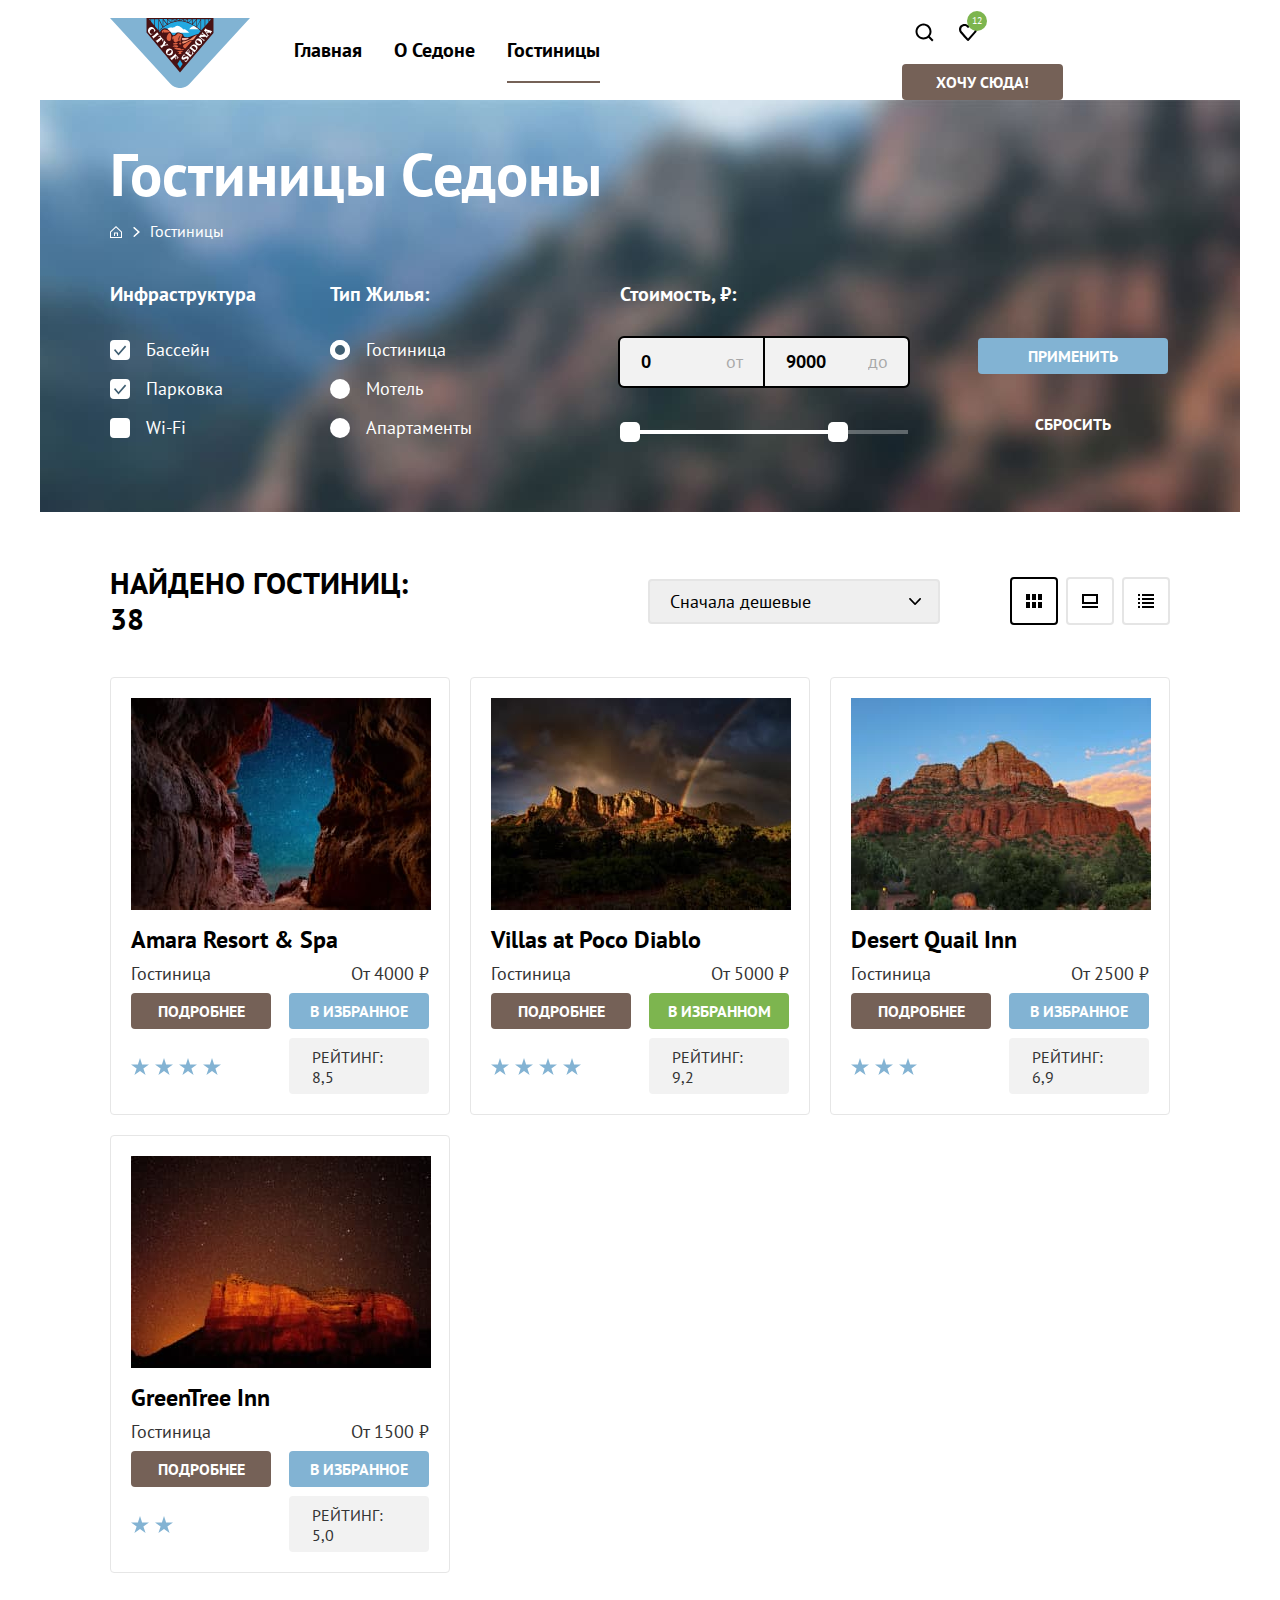
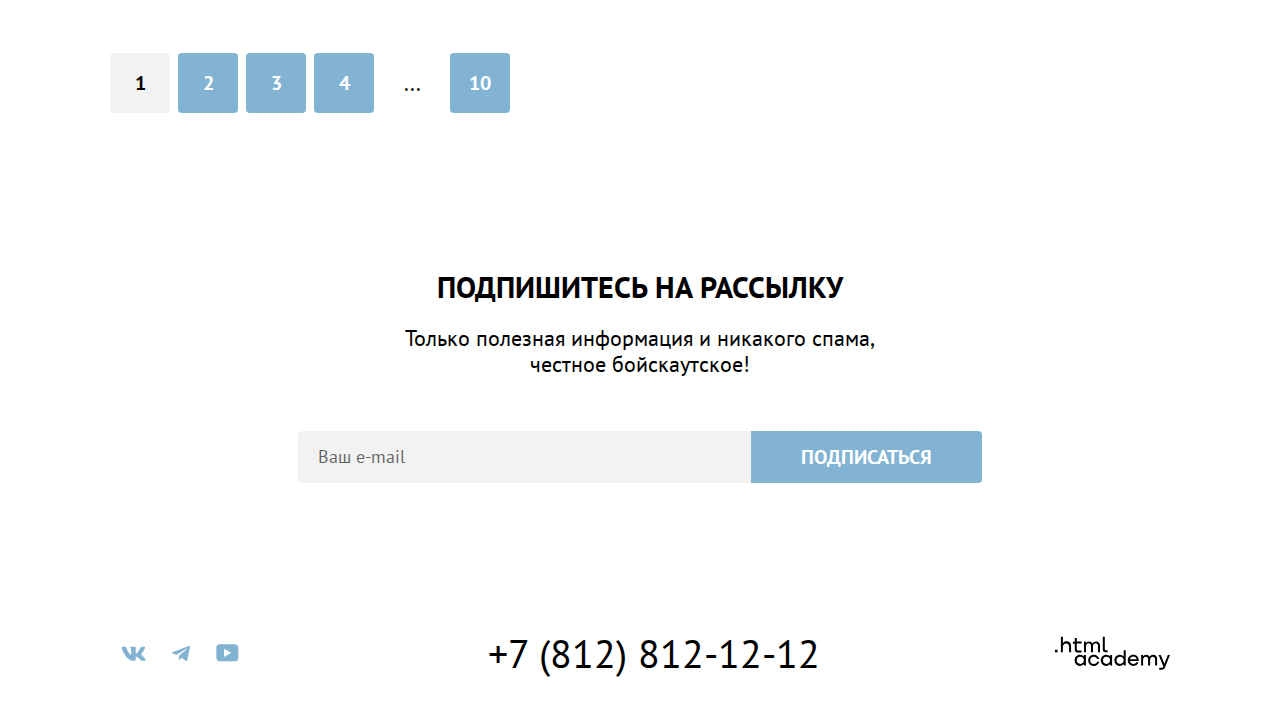
==== commit 5ad8e879: "Добавляет исправления по 9 разделу" ====
--- a/catalog.html
+++ b/catalog.html
@@ -39,7 +39,8 @@
         <a class="search" href="#">
           <span class="visually-hidden">Перейти в поиск</span>
         </a>
-        <a class="likes" href="#">
+        <a class="favourites" href="#">
+          <span class="favourites-counter">12</span>
           <span class="visually-hidden">Перейти в избранное</span>
         </a>
         <a href="#" class="button page-header-button">Хочу сюда!</a>
@@ -55,14 +56,12 @@
           <h1 class="inner-header-title">Гостиницы Седоны</h1>
           <ol class="breadcrumbs">
             <li class="breadcrumbs-item">
-              <a
-                href="index.html"
-                class="breadcrumbs-link breadcrumbs-link-index"
+              <a href="index.html" class="breadcrumbs-link-index"
                 ><span class="visually-hidden">Главная</span></a
               >
             </li>
             <li class="breadcrumbs-item">
-              <a class="breadcrumbs-link">Гостиницы</a>
+              <a class="breadcrumbs-link breadcrumbs-link-current">Гостиницы</a>
             </li>
           </ol>
         </header>
@@ -140,7 +139,7 @@
                 <label class="control">
                   <input
                     name="min-price"
-                    type="text"
+                    type="number"
                     class="control-input"
                     value="0"
                     placeholder="0"
@@ -149,47 +148,37 @@
                 <label class="control"
                   ><input
                     name="max-price"
-                    type="text"
+                    type="number"
                     class="control-input"
                     value="9000"
                     placeholder="0"
                   /><span class="control-input-text">до</span></label
                 >
               </div>
-              <input
-                name="range-price"
-                type="range"
-                min="0"
-                max="9000"
-                class="control-range visually-hidden"
-              />
               <div class="range">
                 <div class="range-scale">
                   <div class="range-bar">
-                    <button
-                      class="range-toggle toggle-min"
-                      type="button"
-                    ></button
-                    ><button
-                      class="range-toggle toggle-max"
-                      type="button"
-                    ></button>
+                    <button class="range-toggle toggle-min" type="button">
+                      <span class="visually-hidden"
+                        >Установить минимальную цену</span
+                      ></button
+                    ><button class="range-toggle toggle-max" type="button">
+                      <span class="visually-hidden"
+                        >Установить максимальную цену</span
+                      >
+                    </button>
                   </div>
                 </div>
               </div>
             </fieldset>
-            <ul class="filter-button-list">
-              <li class="filter-button-item">
-                <button class="button filter-button" type="button">
-                  Применить
-                </button>
-              </li>
-              <li class="filter-button-item">
-                <button class="button filter-button-reset" type="button">
-                  Сбросить
-                </button>
-              </li>
-            </ul>
+            <div class="filter-button-block">
+              <button class="button filter-button" type="submit">
+                Применить
+              </button>
+              <button class="button filter-button-reset" type="reset">
+                Сбросить
+              </button>
+            </div>
           </form>
         </section>
       </div>
@@ -216,7 +205,7 @@
             <li class="select-item">
               <button
                 type="button"
-                class="button select-button select-button-cards select-button-active"
+                class="select-button select-button-cards select-button-active"
               >
                 <span class="visually-hidden">Показать карточками</span>
               </button>
@@ -224,16 +213,13 @@
             <li class="select-item">
               <button
                 type="button"
-                class="button select-button select-button-separate"
+                class="select-button select-button-separate"
               >
                 <span class="visually-hidden">Показать по одиночке</span>
               </button>
             </li>
             <li class="select-item">
-              <button
-                type="button"
-                class="button select-button select-button-list"
-              >
+              <button type="button" class="select-button select-button-list">
                 <span class="visually-hidden">Показать списком</span>
               </button>
             </li>
@@ -533,6 +519,7 @@
               fill="black"
             />
           </svg>
+          <span class="visually-hidden">Закрыть модальное окно</span>
         </button>
         <form
           action="https://echo.htmlacademy.ru"
@@ -594,7 +581,7 @@
                   </svg>
                 </span>
                 <input
-                  type="text"
+                  type="number"
                   class="modal-form-input"
                   name="adults-number"
                   value="2"
@@ -640,7 +627,7 @@
                 </span>
 
                 <input
-                  type="text"
+                  type="number"
                   class="modal-form-input"
                   name="kids-number"
                   value="2"
--- a/styles/styles.css
+++ b/styles/styles.css
@@ -42,9 +42,7 @@
   position: relative;
 }
 
-.img {
-  max-width: 100%;
-  height: auto;
+img {
   object-fit: cover;
 }
 
@@ -109,16 +107,16 @@
   padding: 20px 16px;
 }
 
-.navigation-link:hover {
+.navigation-link:hover:not(.navigation-link-current) {
   color: #756157;
 }
 
-.navigation-link:focus {
+.navigation-link:focus:not(.navigation-link-current) {
   outline: none;
   color: #756157;
 }
 
-.navigation-link:active {
+.navigation-link:active:not(.navigation-link-current) {
   color: #756157;
   opacity: 0.3;
 }
@@ -139,14 +137,13 @@
   flex-wrap: wrap;
 }
 
-.likes {
+.favourites {
   position: relative;
   margin-right: 20px;
   background-image: url("../images/svg-icons/like.svg");
 }
 
-.likes::before {
-  content: "12";
+.favourites-counter {
   position: absolute;
   display: flex;
   align-items: center;
@@ -162,6 +159,14 @@
   border-radius: 50%;
 }
 
+.favourites:hover {
+  opacity: 0.6;
+}
+
+.favourites:active {
+  opacity: 0.3;
+}
+
 .search {
   background-image: url("../images/svg-icons/search.svg");
 }
@@ -174,16 +179,8 @@
   opacity: 0.3;
 }
 
-.likes:hover {
-  opacity: 0.6;
-}
-
-.likes:active {
-  opacity: 0.3;
-}
-
 .search,
-.likes {
+.favourites {
   width: 44px;
   height: 64px;
   background-repeat: no-repeat;
@@ -240,6 +237,7 @@
     url("../images/hero-picture.jpg");
   background-repeat: no-repeat, no-repeat;
   background-position: left bottom, center;
+  background-size: auto, cover;
   text-align: center;
 }
 
@@ -340,7 +338,8 @@
   transform: translateX(-50%);
 }
 
-.advantages-item-wide .advantages-subtitle::before {
+.advantages-item-wide:first-child .advantages-subtitle::before,
+.advantages-item-wide:last-child .advantages-subtitle::before {
   background-color: rgba(255, 255, 255, 0.3);
 }
 
@@ -725,7 +724,33 @@
   position: relative;
 }
 
-.breadcrumbs::after {
+.breadcrumbs-item {
+  display: flex;
+  align-items: center;
+}
+
+.breadcrumbs-link {
+  position: relative;
+  font-size: 16px;
+  margin-left: 28px;
+}
+
+.breadcrumbs-link:hover:not(.breadcrumbs-link-current),
+.breadcrumbs-link-index:hover {
+  opacity: 0.6;
+}
+
+.breadcrumbs-link:focus:not(.breadcrumbs-link-current),
+.breadcrumbs-link-index:focus {
+  outline: none;
+}
+
+.breadcrumbs-link:active:not(.breadcrumbs-link-current),
+.breadcrumbs-link-index:active {
+  opacity: 0.3;
+}
+
+.breadcrumbs-link::before {
   content: "";
   position: absolute;
   width: 7px;
@@ -735,28 +760,7 @@
   background-position: center;
   top: 50%;
   transform: translateY(-50%);
-  left: 23px;
-}
-
-.breadcrumbs-item {
-  display: flex;
-  align-items: center;
-}
-
-.breadcrumbs-link {
-  font-size: 16px;
-}
-
-.breadcrumbs-link:hover {
-  opacity: 0.6;
-}
-
-.breadcrumbs-link:focus {
-  outline: none;
-}
-
-.breadcrumbs-link:active {
-  opacity: 0.3;
+  left: -17px;
 }
 
 .breadcrumbs-link-index {
@@ -765,7 +769,6 @@
   background-image: url("../images/svg-icons/breadcrumb-icon.svg");
   background-repeat: no-repeat;
   background-position: center;
-  margin-right: 28px;
   position: relative;
 }
 
@@ -817,7 +820,8 @@
   opacity: 0.6;
 }
 
-.hotels-filter-group:not(:last-of-type) .control:active {
+.hotels-filter-group:not(:last-of-type)
+  .control:active:has(.control-input:not([disabled])) {
   opacity: 0.3;
 }
 
@@ -831,6 +835,11 @@
   font-size: 18px;
   line-height: 24px;
   background-color: #f2f2f2;
+}
+
+.control-input[type="number"]::-webkit-outer-spin-button,
+.control-input[type="number"]::-webkit-inner-spin-button {
+  -webkit-appearance: none;
 }
 
 .control-mark {
@@ -884,8 +893,23 @@
   outline: 3px solid #83b3d3;
 }
 
+.control-input[type="checkbox"]:disabled + .control-mark-checkbox {
+  cursor: initial;
+  opacity: 0.6;
+}
+
 .control-input[type="radio"]:focus + .control-mark-radio {
   outline: 3px solid #83b3d3;
+}
+
+.control-input[type="radio"]:disabled + .control-mark-radio {
+  cursor: initial;
+  opacity: 0.6;
+}
+
+.control:has(.control-input:disabled) {
+  opacity: 0.6;
+  cursor: initial;
 }
 
 .range-input-wrapper .control-input:hover {
@@ -927,7 +951,7 @@
 }
 
 .range-input-wrapper .control-input {
-  padding: 12px 20px;
+  padding: 12px 45px 12px 21px;
   width: 143px;
   border: none;
 }
@@ -980,6 +1004,12 @@
   outline: 3px solid #83b3d3;
 }
 
+.range-toggle:disabled {
+  outline: none;
+  opacity: 0.3;
+  cursor: initial;
+}
+
 .toggle-min {
   left: 0;
 }
@@ -988,11 +1018,9 @@
   left: 208px;
 }
 
-.filter-button-list {
-  margin: auto 0 0;
-  padding: 0;
+.filter-button-block {
+  margin: 56px 0 0;
   list-style-type: none;
-
   display: flex;
   flex-direction: column;
   gap: 32px;
@@ -1024,6 +1052,7 @@
 }
 
 .filter-button:disabled {
+  color: #fff;
   background-color: #e5e5e5;
   cursor: initial;
 }
@@ -1046,6 +1075,7 @@
 
 .filter-button-reset:disabled {
   color: rgba(255, 255, 255, 0.1);
+  cursor: initial;
 }
 
 /* КАТАЛОГ ОТЕЛЕЙ */
@@ -1101,6 +1131,7 @@
 .select-control:disabled {
   border: 2px solid rgba(0, 0, 0, 0.3);
   opacity: 0.3;
+  cursor: initial;
 }
 
 .select-control option {
@@ -1130,6 +1161,7 @@
   background-color: transparent;
   background-repeat: no-repeat;
   background-position: center;
+  cursor: pointer;
 }
 
 .select-button:hover {
@@ -1214,28 +1246,23 @@
 .star {
   margin: 0;
   width: 140px;
-  background-repeat: no-repeat;
+  background-repeat: repeat-x;
+  background-position: left center;
 }
 
 .two-star {
-  background-image: url("../images/svg-icons/star-icon.svg"),
-    url("../images/svg-icons/star-icon.svg");
-  background-position: 0 10px, 24px 10px;
+  width: 45px;
+  background-image: url("../images/svg-icons/star-icon.svg");
 }
 
 .three-star {
-  background-image: url("../images/svg-icons/star-icon.svg"),
-    url("../images/svg-icons/star-icon.svg"),
-    url("../images/svg-icons/star-icon.svg");
-  background-position: 0 10px, 24px 10px, 48px 10px;
+  width: 70px;
+  background-image: url("../images/svg-icons/star-icon.svg");
 }
 
 .four-star {
-  background-image: url("../images/svg-icons/star-icon.svg"),
-    url("../images/svg-icons/star-icon.svg"),
-    url("../images/svg-icons/star-icon.svg"),
-    url("../images/svg-icons/star-icon.svg");
-  background-position: 0 10px, 24px 10px, 48px 10px, 72px 10px;
+  width: 95px;
+  background-image: url("../images/svg-icons/star-icon.svg");
 }
 
 .hotel-link,
@@ -1285,10 +1312,6 @@
 .favourite-button-active:active {
   background-color: #6c9e42;
   color: rgba(255, 255, 255, 0.3);
-}
-
-.favourite-button-active:disabled {
-  background-color: #e5e5e5;
 }
 
 .hotel-link:hover {
@@ -1330,7 +1353,8 @@
 }
 
 .pagination-link {
-  width: 60px;
+  min-width: 60px;
+  padding: 0 10px;
   height: 60px;
   display: flex;
   justify-content: center;
@@ -1531,6 +1555,11 @@
   border-radius: 4px;
   background-color: #f2f2f2;
   border: none;
+}
+
+.modal-form-input[type="number"]::-webkit-outer-spin-button,
+.modal-form-input[type="number"]::-webkit-inner-spin-button {
+  -webkit-appearance: none;
 }
 
 .modal-form-input::placeholder {
@@ -1726,6 +1755,7 @@
 }
 
 .modal-form-button:disabled {
+  color: #fff;
   background-color: #e5e5e5;
   cursor: initial;
 }
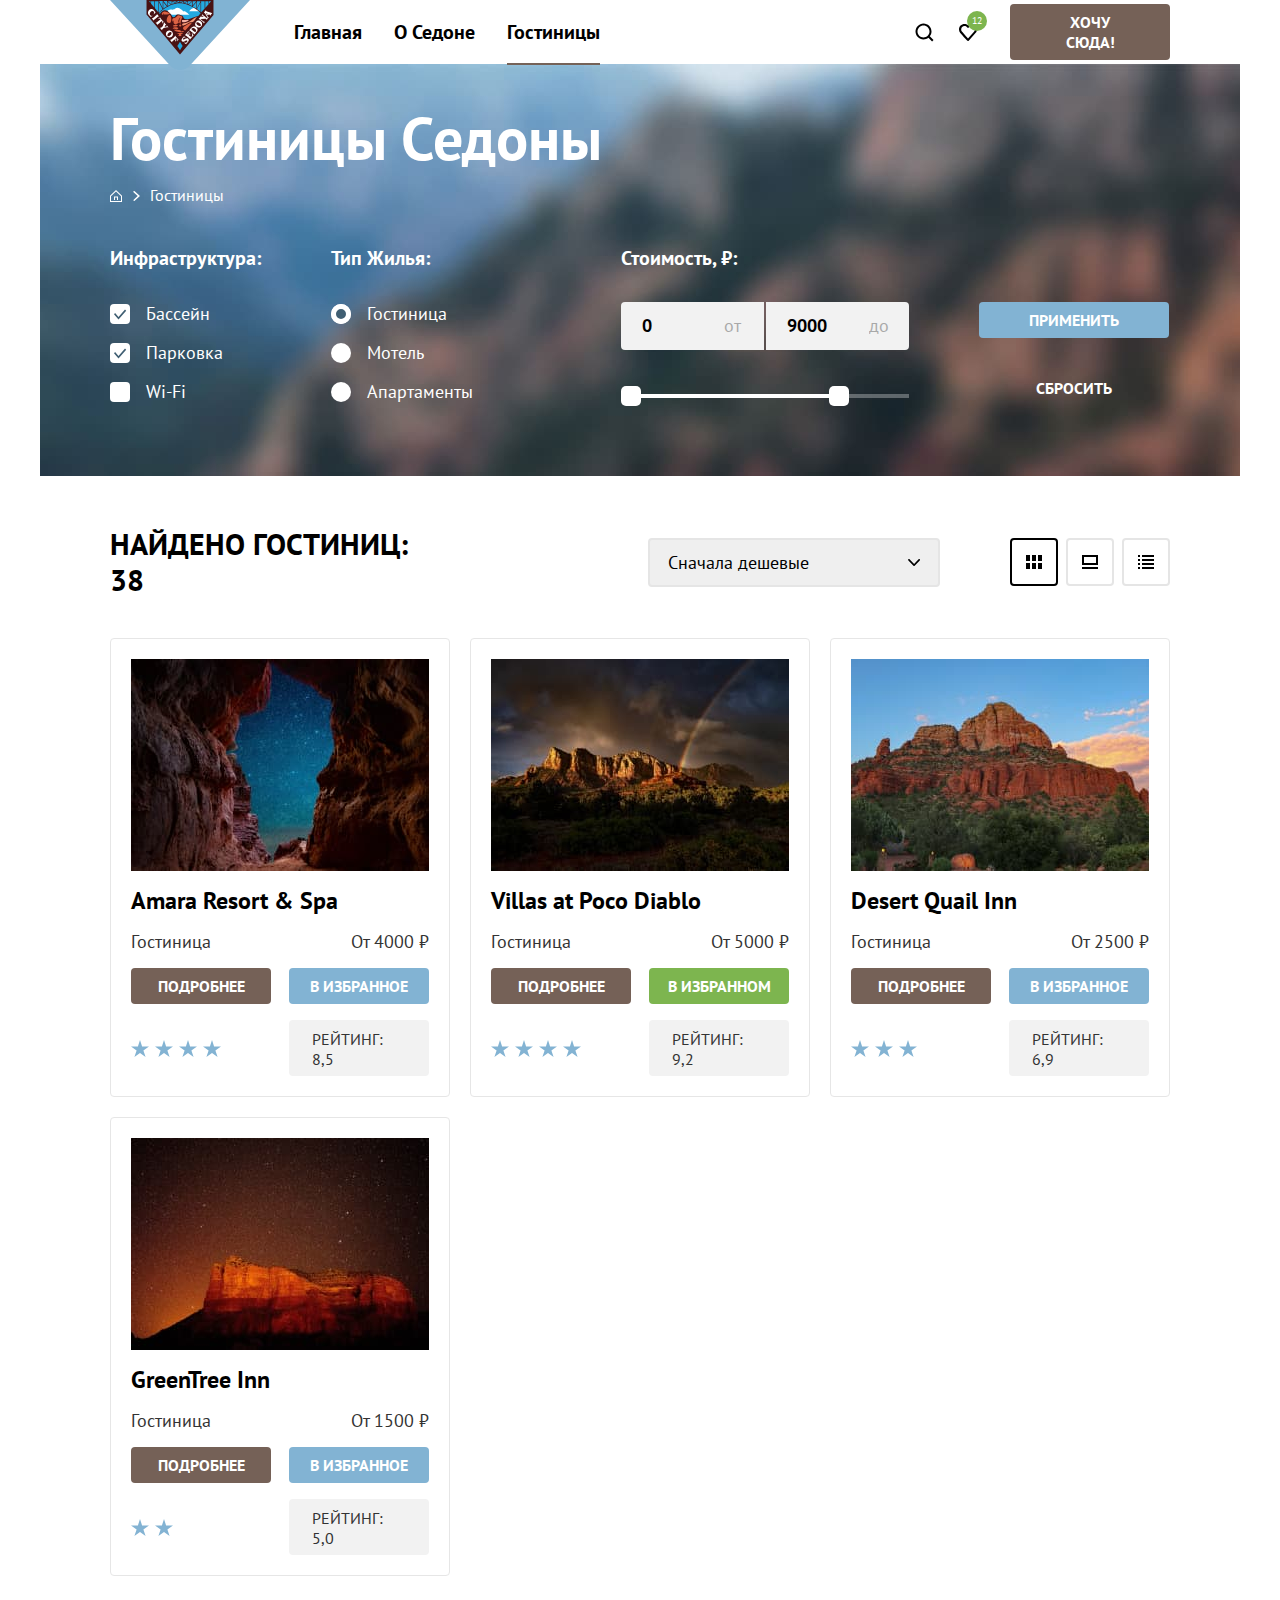
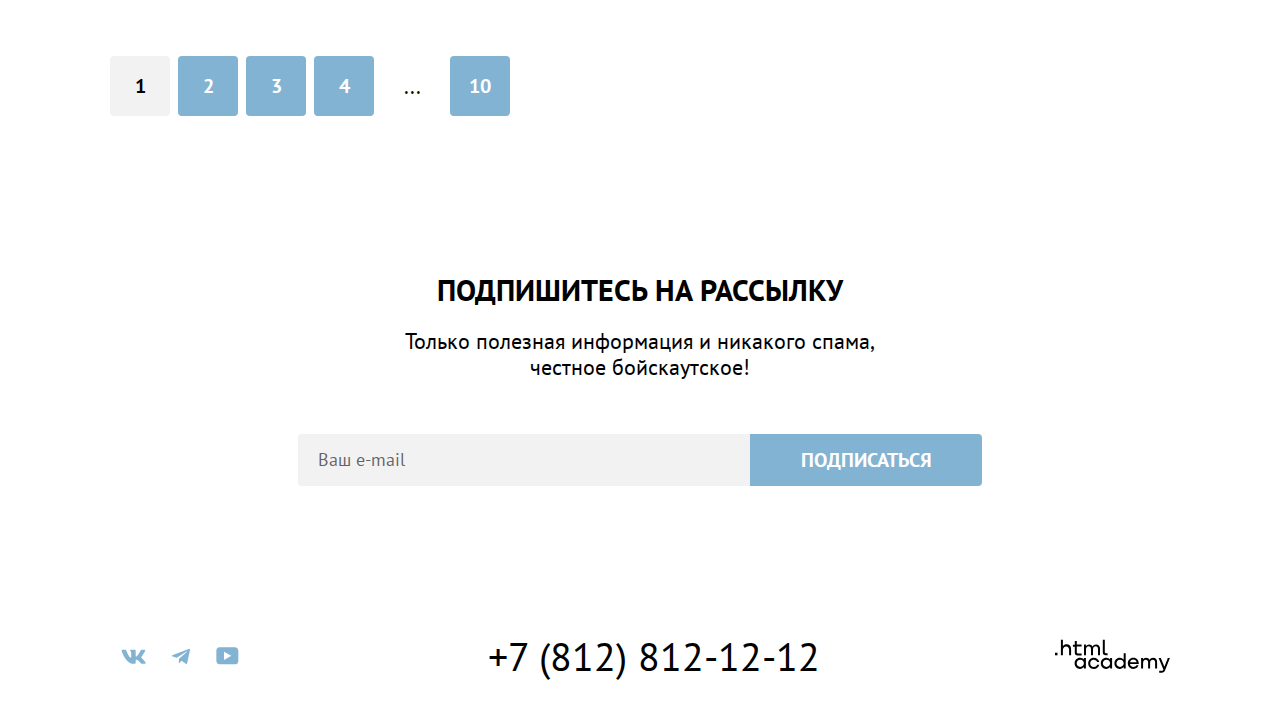
==== commit 2c320ccb: "Добавляет изменения по 10 разделу" ====
--- a/catalog.html
+++ b/catalog.html
@@ -3,18 +3,20 @@
   <head>
     <meta charset="utf-8" />
     <meta name="viewport" content="width=device-width, intial-scale=1.0" />
+    <link rel="icon" href="favicon.ico" />
+    <link rel="icon" type="image/png" href="images/favicon/favicon-32x32.png" />
     <link rel="stylesheet" href="styles/styles.css" />
-    <title>HTML Academy: Седона</title>
+    <title>Седона - Гостиницы</title>
   </head>
   <body>
     <!-- ШАПКА САЙТА -->
     <header class="page-header">
       <!-- ЛОГОТИП -->
-      <a href="index.html" class="logo"
+      <a class="logo" href="index.html"
         ><img
+          class="logo-pic"
           src="images/svg-icons/logo.svg"
-          alt="логотип Седоны"
-          class="logo-pic"
+          alt="Логотип Седоны."
           width="140"
           height="70"
       /></a>
@@ -23,10 +25,10 @@
       <nav class="navigation">
         <ul class="navigation-list">
           <li class="navigation-item">
-            <a href="index.html" class="navigation-link">Главная</a>
+            <a class="navigation-link" href="index.html">Главная</a>
           </li>
           <li class="navigation-item">
-            <a href="#" class="navigation-link">О седоне</a>
+            <a class="navigation-link" href="#">О седоне</a>
           </li>
           <li class="navigation-item">
             <a class="navigation-link navigation-link-current">Гостиницы</a>
@@ -37,13 +39,13 @@
       <!-- ПОЛЬЗОВАТЕЛЬСКОЕ МЕНЮ -->
       <div class="user-menu">
         <a class="search" href="#">
-          <span class="visually-hidden">Перейти в поиск</span>
+          <span class="visually-hidden">Перейти в поиск.</span>
         </a>
         <a class="favourites" href="#">
           <span class="favourites-counter">12</span>
-          <span class="visually-hidden">Перейти в избранное</span>
+          <span class="visually-hidden">Перейти в избранное.</span>
         </a>
-        <a href="#" class="button page-header-button">Хочу сюда!</a>
+        <a class="button page-header-button" href="#">Хочу сюда!</a>
       </div>
     </header>
 
@@ -56,8 +58,8 @@
           <h1 class="inner-header-title">Гостиницы Седоны</h1>
           <ol class="breadcrumbs">
             <li class="breadcrumbs-item">
-              <a href="index.html" class="breadcrumbs-link-index"
-                ><span class="visually-hidden">Главная</span></a
+              <a class="breadcrumbs-link-index" href="index.html"
+                ><span class="visually-hidden">Главная.</span></a
               >
             </li>
             <li class="breadcrumbs-item">
@@ -68,35 +70,35 @@
 
         <!-- ФИЛЬТР ОТЕЛЕЙ -->
         <section class="hotels-filter">
-          <h2 class="visually-hidden">Фильтры для выбора отеля</h2>
+          <h2 class="visually-hidden">Фильтры для выбора отеля.</h2>
           <form
+            class="hotels-filter-form"
             action="https://echo.htmlacademy.ru/"
             method="post"
-            class="hotels-filter-form"
           >
             <fieldset class="hotels-filter-group">
-              <legend class="hotels-filter-title">Инфраструктура</legend>
+              <legend class="hotels-filter-title">Инфраструктура:</legend>
               <label class="control"
                 ><input
+                  class="control-input visually-hidden"
                   name="waterpool"
                   type="checkbox"
-                  class="control-input visually-hidden"
                   checked
                 /><span class="control-mark control-mark-checkbox"></span
                 >Бассейн</label
               ><label class="control"
                 ><input
+                  class="control-input visually-hidden"
                   name="parking"
                   type="checkbox"
-                  class="control-input visually-hidden"
                   checked
                 /><span class="control-mark control-mark-checkbox"></span
                 >Парковка</label
               ><label class="control"
                 ><input
+                  class="control-input visually-hidden"
                   name="wi-fi"
                   type="checkbox"
-                  class="control-input visually-hidden"
                 /><span class="control-mark control-mark-checkbox"></span
                 >Wi-Fi</label
               >
@@ -106,26 +108,26 @@
               <legend class="hotels-filter-title">Тип жилья:</legend>
               <label class="control"
                 ><input
+                  class="control-input visually-hidden"
                   name="hotel-type"
                   type="radio"
-                  class="control-input visually-hidden"
                   value="hotel"
                   checked
                 /><span class="control-mark control-mark-radio"></span
                 >Гостиница</label
               ><label class="control"
                 ><input
+                  class="control-input visually-hidden"
                   name="hotel-type"
                   type="radio"
-                  class="control-input visually-hidden"
                   value="motel"
                 /><span class="control-mark control-mark-radio"></span
                 >Мотель</label
               ><label class="control"
                 ><input
+                  class="control-input visually-hidden"
                   name="hotel-type"
                   type="radio"
-                  class="control-input visually-hidden"
                   value="apartments"
                 /><span class="control-mark control-mark-radio"></span
                 >Апартаменты</label
@@ -138,18 +140,18 @@
               <div class="range-input-wrapper">
                 <label class="control">
                   <input
+                    class="control-input"
                     name="min-price"
                     type="number"
-                    class="control-input"
                     value="0"
                     placeholder="0"
                   /><span class="control-input-text">от</span></label
                 >
                 <label class="control"
                   ><input
+                    class="control-input"
                     name="max-price"
                     type="number"
-                    class="control-input"
                     value="9000"
                     placeholder="0"
                   /><span class="control-input-text">до</span></label
@@ -160,11 +162,11 @@
                   <div class="range-bar">
                     <button class="range-toggle toggle-min" type="button">
                       <span class="visually-hidden"
-                        >Установить минимальную цену</span
+                        >Установить минимальную цену.</span
                       ></button
                     ><button class="range-toggle toggle-max" type="button">
                       <span class="visually-hidden"
-                        >Установить максимальную цену</span
+                        >Установить максимальную цену.</span
                       >
                     </button>
                   </div>
@@ -185,7 +187,7 @@
 
       <!-- КАТАЛОГ ОТЕЛЕЙ -->
       <section class="hotels-catalog">
-        <h2 class="visually-hidden">Каталог отелей</h2>
+        <h2 class="visually-hidden">Каталог отелей.</h2>
 
         <div class="hotel-catalog-wrapper">
           <p class="hotels-catalog-result">
@@ -193,9 +195,9 @@
             <span class="hotels-catalog-result-number">38</span>
           </p>
           <select
+            class="select-control"
             name="select-category"
-            class="select-control"
-            aria-label="Сортировка"
+            aria-label="Сортировка."
           >
             <option value="cheap" selected>Сначала дешевые</option>
             <option value="expensive">Сначала дорогие</option>
@@ -204,23 +206,23 @@
           <ul class="select-list">
             <li class="select-item">
               <button
+                class="select-button select-button-cards select-button-active"
                 type="button"
-                class="select-button select-button-cards select-button-active"
-              >
-                <span class="visually-hidden">Показать карточками</span>
+              >
+                <span class="visually-hidden">Показать карточками.</span>
               </button>
             </li>
             <li class="select-item">
               <button
+                class="select-button select-button-separate"
                 type="button"
-                class="select-button select-button-separate"
-              >
-                <span class="visually-hidden">Показать по одиночке</span>
+              >
+                <span class="visually-hidden">Показать по одиночке.</span>
               </button>
             </li>
             <li class="select-item">
-              <button type="button" class="select-button select-button-list">
-                <span class="visually-hidden">Показать списком</span>
+              <button class="select-button select-button-list" type="button">
+                <span class="visually-hidden">Показать списком.</span>
               </button>
             </li>
           </ul>
@@ -228,11 +230,11 @@
 
         <ul class="hotels-list">
           <li class="hotel-item">
-            <a href="#" class="hotel-item-link">
+            <a class="hotel-item-link" href="#">
               <img
+                class="hotel-photo"
                 src="images/hotel-search-pictures/hotel-1.jpg"
-                alt="Вид из пещеры на звездное небо"
-                class="hotel-photo"
+                alt="Вид из пещеры на звездное небо."
                 width="300"
                 height="212"
               />
@@ -258,11 +260,11 @@
             </div>
           </li>
           <li class="hotel-item">
-            <a href="#" class="hotel-item-link">
+            <a class="hotel-item-link" href="#">
               <img
+                class="hotel-photo"
                 src="images/hotel-search-pictures/hotel-2.jpg"
-                alt="вид на горы Poco Diablo и радугу на ними"
-                class="hotel-photo"
+                alt="Вид на горы Poco Diablo и радугу на ними."
                 width="300"
                 height="212"
               />
@@ -290,11 +292,11 @@
             </div>
           </li>
           <li class="hotel-item">
-            <a href="#" class="hotel-item-link">
+            <a class="hotel-item-link" href="#">
               <img
+                class="hotel-photo"
                 src="./images/hotel-search-pictures/hotel-3.jpg"
-                alt="вид на горы и лес у подножия"
-                class="hotel-photo"
+                alt="Вид на горы и лес у подножия."
                 width="300"
                 height="212"
               />
@@ -321,11 +323,11 @@
             </div>
           </li>
           <li class="hotel-item">
-            <a href="#" class="hotel-item-link">
+            <a class="hotel-item-link" href="#">
               <img
+                class="hotel-photo"
                 src="images/hotel-search-pictures/hotel-4.jpg"
-                alt="вид на гору и звездное небо"
-                class="hotel-photo"
+                alt="Вид на гору и звездное небо."
                 width="300"
                 height="212"
               />
@@ -354,22 +356,22 @@
         </ul>
         <ol class="pagination">
           <li class="pagination-item">
-            <a href="#" class="pagination-link pagination-link-current">1</a>
+            <a class="pagination-link pagination-link-current" href="#">1</a>
           </li>
           <li class="pagination-item">
-            <a href="#" class="pagination-link">2</a>
+            <a class="pagination-link" href="#">2</a>
           </li>
           <li class="pagination-item">
-            <a href="#" class="pagination-link">3</a>
+            <a class="pagination-link" href="#">3</a>
           </li>
           <li class="pagination-item">
-            <a href="#" class="pagination-link">4</a>
+            <a class="pagination-link" href="#">4</a>
           </li>
           <li class="pagination-item">
-            <a href="#" class="pagination-link pagination-link-show-all">...</a>
+            <a class="pagination-link pagination-link-show-all" href="#">...</a>
           </li>
           <li class="pagination-item">
-            <a href="#" class="pagination-link">10</a>
+            <a class="pagination-link" href="#">10</a>
           </li>
         </ol>
       </section>
@@ -381,17 +383,17 @@
           Только полезная информация и никакого спама, честное бойскаутское!
         </p>
         <form
+          class="subscribe-form"
           action="https://echo.htmlacademy.ru/"
           method="post"
-          class="subscribe-form"
         >
           <input
+            class="subscribe-email"
             type="email"
-            class="subscribe-email"
             placeholder="Ваш e-mail"
-            name="email"
+            name="client-email"
           />
-          <button class="button subscribe-button" type="button">
+          <button class="button subscribe-button" type="submit">
             Подписаться
           </button>
         </form>
@@ -402,16 +404,17 @@
     <footer class="page-footer">
       <!-- КОНТАКТЫ -->
       <section class="contacts">
-        <h2 class="visually-hidden">Контактная информация</h2>
+        <h2 class="visually-hidden">Контактная информация.</h2>
         <ul class="social-list">
           <li class="social-item">
-            <a href="https://vk.com/htmlacademy" class="social-link"
-              ><span class="visually-hidden">Вконтакте</span>
+            <a class="social-link" href="https://vk.com/htmlacademy"
+              ><span class="visually-hidden">Вконтакте.</span>
               <svg
                 xmlns="http://www.w3.org/2000/svg"
                 width="25"
                 height="15"
                 viewBox="0 0 25 15"
+                role="img"
               >
                 <path
                   fill-rule="evenodd"
@@ -422,13 +425,14 @@
             </a>
           </li>
           <li class="social-item">
-            <a href="https://t.me/htmlacademy " class="social-link"
-              ><span class="visually-hidden">Телеграм</span>
+            <a class="social-link" href="https://t.me/htmlacademy "
+              ><span class="visually-hidden">Телеграм.</span>
               <svg
                 xmlns="http://www.w3.org/2000/svg"
                 width="18"
                 height="17"
                 viewBox="0 0 18 17"
+                role="img"
               >
                 <path
                   d="M16.785 0.955705L0.840489 7.1042C-0.247661 7.54126 -0.241365 8.14828 0.640845 8.41897L4.73445 9.69597L14.2058 3.72014C14.6537 3.44766 15.0629 3.59424 14.7265 3.89281L7.05283 10.8183H7.05103L7.05283 10.8192L6.77045 15.0387C7.18413 15.0387 7.36669 14.8489 7.59871 14.625L9.58705 12.6915L13.7229 15.7464C14.4855 16.1664 15.0332 15.9506 15.2229 15.0405L17.9379 2.2453C18.2158 1.13107 17.5126 0.626562 16.785 0.955705Z"
@@ -438,14 +442,15 @@
           </li>
           <li class="social-item">
             <a
+              class="social-link"
               href="https://www.youtube.com/user/htmlacademyru"
-              class="social-link"
-              ><span class="visually-hidden">Ютуб</span>
+              ><span class="visually-hidden">Ютуб.</span>
               <svg
                 xmlns="http://www.w3.org/2000/svg"
                 width="23"
                 height="18"
                 viewBox="0 0 23 18"
+                role="img"
               >
                 <path
                   d="M18.9402 0.356445H3.50738C1.64668 0.356445 0.333252 1.9502 0.333252 3.75645V13.8502C0.333252 15.7627 1.64668 17.3564 3.50738 17.3564H19.1591C20.8009 17.3564 22.3333 15.7627 22.3333 13.9564V3.75645C22.1143 1.9502 20.8009 0.356445 18.9402 0.356445ZM7.99494 12.8939V4.81894L15.3283 8.85645L7.99494 12.8939Z"
@@ -454,14 +459,16 @@
             </a>
           </li>
         </ul>
-        <a href="tel:+78128121212" class="contacts-phone">+7 (812) 812-12-12</a>
-        <a href="https://htmlacademy.ru/" class="html-academy-logo"
+        <a class="contacts-phone" href="tel:+78128121212">+7 (812) 812-12-12</a>
+        <a class="html-academy-logo" href="https://htmlacademy.ru/"
           ><svg
             class="html-academy-logo-pic"
             xmlns="http://www.w3.org/2000/svg"
             width="115"
             height="34"
             viewBox="0 0 115 34"
+            role="img"
+            aria-label="Логотип HTML Академии."
           >
             <path d="M0 13.7232V16.3232H2.5V13.7232H0Z" />
             <path
@@ -501,36 +508,37 @@
       </section>
     </footer>
 
-    <!-- МОДАЛЬНОЕ ОКНО -->
+    <!-- МОДАЛЬНОЕ ОКНО.ЧТОБЫ ОНО ОТОБРАЖАЛОСЬ. НУЖНО ДОБАВИТЬ КЛАСС modal-open ИЛИ НАЖАТЬ НА КНОПКИ "ХОЧУ СЮДА", "ПОИСК ГОСТИНИЦЫ В СЕДОНЕ" -->
     <div class="modal">
       <div class="overlay"></div>
       <div class="modal-wrapper">
         <p class="modal-title">Поиск гостиницы в Седоне</p>
-        <button class="modal-close">
+        <button class="modal-close" type="button">
           <svg
             class="modal-close-icon"
             xmlns="http://www.w3.org/2000/svg"
             width="14"
             height="14"
             viewBox="0 0 14 14"
+            role="img"
           >
             <path
               d="M14 1.29231L12.7077 0L7 5.70769L1.29231 0L0 1.29231L5.70769 7L0 12.7077L1.29231 14L7 8.29231L12.7077 14L14 12.7077L8.29231 7L14 1.29231Z"
               fill="black"
             />
           </svg>
-          <span class="visually-hidden">Закрыть модальное окно</span>
+          <span class="visually-hidden">Закрыть модальное окно.</span>
         </button>
         <form
+          class="modal-form"
           action="https://echo.htmlacademy.ru"
           method="post"
-          class="modal-form"
         >
           <label class="modal-form-input-group">
             Дата заезда:
             <input
+              class="modal-form-input"
               type="text"
-              class="modal-form-input"
               name="arrival-date"
               value="27 апреля 2020"
               placeholder="Укажите дату"
@@ -541,8 +549,8 @@
           <label class="modal-form-input-group">
             Дата выезда:
             <input
+              class="modal-form-input"
               type="text"
-              class="modal-form-input"
               name="departure-date"
               value="1 сентября 2023"
               placeholder="Укажите дату"
@@ -556,42 +564,48 @@
               <span class="clients-number-wrapper">
                 <span
                   class="clients-number-button clients-number-button-minus"
-                  aria-label="Кнопка. Уменьшить количество"
+                  aria-label="Кнопка Уменьшить количество."
                 >
                   <svg
                     xmlns="http://www.w3.org/2000/svg"
                     width="14"
                     height="2"
                     viewBox="0 0 14 2"
+                    role="img"
                   >
                     <path d="M0 0L0 2L14 2V0L0 0Z" />
                   </svg>
                 </span>
                 <span
                   class="clients-number-button clients-number-button-plus"
-                  aria-label="Кнопка. Увеличить количество"
+                  aria-label="Кнопка Увеличить количество."
                 >
                   <svg
                     xmlns="http://www.w3.org/2000/svg"
                     width="14"
                     height="14"
                     viewBox="0 0 14 14"
+                    role="img"
                   >
                     <path d="M14 6H8V0H6V6H0V8H6V14H8V8H14V6Z" />
                   </svg>
                 </span>
                 <input
+                  class="modal-form-input"
                   type="number"
-                  class="modal-form-input"
                   name="adults-number"
                   value="2"
+                  placeholder="0"
                 />
               </span>
             </label>
             <label class="modal-form-input-group clients-number">
               Дети:
-              <span class="tooltip">
-                <span class="tooltip-text tooltip-text-active"
+              <span class="tooltip" aria-labelledby="tooltip-label">
+                <span
+                  class="tooltip-text tooltip-text-active"
+                  id="tooltip-label"
+                  role="tooltip"
                   >Укажите количество детей, которые будут с вами, возраст
                   которых от 6 до 18 лет. Дети до 6 лет размещаются
                   бесплатно.</span
@@ -601,36 +615,39 @@
               <span class="clients-number-wrapper">
                 <span
                   class="clients-number-button clients-number-button-minus"
-                  aria-label="Кнопка. Уменьшить количество"
+                  aria-label="Кнопка Уменьшить количество."
                 >
                   <svg
                     xmlns="http://www.w3.org/2000/svg"
                     width="14"
                     height="2"
                     viewBox="0 0 14 2"
+                    role="img"
                   >
                     <path d="M0 0L0 2L14 2V0L0 0Z" />
                   </svg>
                 </span>
                 <span
                   class="clients-number-button clients-number-button-plus"
-                  aria-label="Кнопка. Увеличить количество"
+                  aria-label="Кнопка Увеличить количество."
                 >
                   <svg
                     xmlns="http://www.w3.org/2000/svg"
                     width="14"
                     height="14"
                     viewBox="0 0 14 14"
+                    role="img"
                   >
                     <path d="M14 6H8V0H6V6H0V8H6V14H8V8H14V6Z" />
                   </svg>
                 </span>
 
                 <input
+                  class="modal-form-input"
                   type="number"
-                  class="modal-form-input"
                   name="kids-number"
                   value="2"
+                  placeholder="0"
                 />
               </span>
             </label>
--- a/styles/styles.css
+++ b/styles/styles.css
@@ -37,12 +37,14 @@
   font-family: "PT Sans", "Arial", sans-serif;
   font-size: 18px;
   line-height: 21px;
-  color: #000;
+  color: #000000;
 
   position: relative;
 }
 
 img {
+  max-width: 100%;
+  height: auto;
   object-fit: cover;
 }
 
@@ -70,7 +72,7 @@
   align-items: center;
   padding: 0 70px 0;
 
-  background-color: #fff;
+  background-color: #ffffff;
 }
 
 .logo {
@@ -97,9 +99,11 @@
 }
 
 .navigation-link {
+  display: inline-block;
+  max-width: 150px;
   font-size: 20px;
   line-height: 24px;
-  color: #000;
+  color: #000000;
   font-weight: 700;
   text-decoration: none;
   text-transform: capitalize;
@@ -135,6 +139,7 @@
   display: flex;
   align-items: center;
   flex-wrap: wrap;
+  row-gap: 10px;
 }
 
 .favourites {
@@ -152,11 +157,12 @@
   top: 11px;
   font-size: 10px;
   line-height: 10px;
-  color: #fff;
+  color: #ffffff;
   width: 20px;
   height: 20px;
   background-color: #7db54f;
   border-radius: 50%;
+  overflow: hidden;
 }
 
 .favourites:hover {
@@ -193,15 +199,17 @@
   line-height: 20px;
   text-align: center;
   text-transform: uppercase;
-  color: #fff;
+  color: #ffffff;
   text-decoration: none;
   cursor: pointer;
 
   border-radius: 4px;
   background-color: #756157;
+  overflow: hidden;
 }
 
 .page-header-button {
+  max-width: 160px;
   padding: 8px 34px;
 }
 
@@ -262,10 +270,11 @@
 }
 
 .advantages-description {
-  margin: 0 0 90px;
+  margin: 0 auto 90px;
+  width: 660px;
   font-size: 22px;
   line-height: 26px;
-  color: #333;
+  color: #333333;
   text-align: center;
 }
 
@@ -283,6 +292,7 @@
   justify-content: center;
   min-height: 385px;
   background-color: rgba(131, 179, 211, 0.12);
+  padding: 103px 85px;
 }
 
 /* ДЕЛАЕТ КАЖДЫЙ ТРЕТИЙ ЭЛЕМЕНТ БОЛЕЕ ТЕМНЫМ ЦВЕТОМ */
@@ -296,8 +306,12 @@
 .advantages-item:first-child,
 .advantages-item:last-child {
   background-color: #82b3d3;
-  color: #fff;
+  color: #ffffff;
   flex-direction: column;
+}
+
+.advantages-item-wide {
+  padding: 0;
 }
 
 .advantages-list .advantages-item-wide {
@@ -315,38 +329,40 @@
   align-items: center;
   flex-direction: column;
   width: 400px;
+  padding: 103px 85px;
 }
 
 .advantages-subtitle {
-  margin: 0 auto 60px;
+  margin: 0 auto 30px;
   width: 175px;
   font-size: 24px;
   line-height: 28px;
   text-transform: uppercase;
   text-align: center;
+}
+
+.advantages-item-wide:first-child .advantages-text::before,
+.advantages-item-wide:last-child .advantages-text::before {
+  background-color: rgba(255, 255, 255, 0.3);
+}
+
+.advantages-text {
   position: relative;
-}
-
-.advantages-subtitle::before {
+  padding-top: 30px;
+  width: 230px;
+  margin: 0 auto;
+  text-align: center;
+}
+
+.advantages-text::before {
   content: "";
   position: absolute;
   width: 60px;
   height: 2px;
   background-color: rgba(0, 0, 0, 0.3);
-  top: 86px;
+  top: -1px;
   left: 50%;
   transform: translateX(-50%);
-}
-
-.advantages-item-wide:first-child .advantages-subtitle::before,
-.advantages-item-wide:last-child .advantages-subtitle::before {
-  background-color: rgba(255, 255, 255, 0.3);
-}
-
-.advantages-text {
-  width: 230px;
-  margin: 0 auto;
-  text-align: center;
 }
 
 /* УСЛУГИ */
@@ -387,6 +403,7 @@
   display: flex;
   flex-direction: column;
   justify-content: space-between;
+  gap: 30px;
   align-items: center;
   width: 400px;
   min-height: 385px;
@@ -444,7 +461,8 @@
 }
 
 .hotel-search-title {
-  margin: 0 0 20px;
+  width: 600px;
+  margin: 0 auto 20px;
   font-size: 30px;
   font-weight: 700;
   line-height: 36px;
@@ -463,6 +481,7 @@
 
 .hotel-search-button {
   margin: 0 auto;
+  max-width: 400px;
   padding: 8px 50px;
   font-size: 20px;
   line-height: 36px;
@@ -496,12 +515,13 @@
 }
 
 .subscribe-title {
+  width: 500px;
   margin: 0 0 20px;
   font-size: 30px;
   line-height: 36px;
   text-transform: uppercase;
   text-align: center;
-  color: #fff;
+  color: #ffffff;
 }
 
 .subscribe-subtitle {
@@ -510,7 +530,7 @@
   font-size: 22px;
   line-height: 26px;
   text-align: center;
-  color: #fff;
+  color: #ffffff;
 }
 
 .subscribe-form {
@@ -520,6 +540,7 @@
 }
 
 .subscribe-button {
+  width: 232px;
   padding: 8px 50px;
   font-family: "PT Sans", "Arial", sans-serif;
   font-size: 20px;
@@ -573,7 +594,7 @@
   background-color: #e6e6e6;
 }
 
-.subscribe-email:not(:placeholder-shown) {
+.subscribe-email:focus:not(:placeholder-shown) {
   outline: 2px solid #000;
   background-color: #f2f2f2;
 }
@@ -591,7 +612,7 @@
   margin: 0 auto;
   padding: 46px 0 30px;
 
-  background-color: #fff;
+  background-color: #ffffff;
 }
 
 /* КОНТАКТЫ */
@@ -601,6 +622,7 @@
   width: 1060px;
   display: flex;
   justify-content: space-between;
+  align-items: center;
   flex-wrap: wrap;
 }
 
@@ -641,6 +663,7 @@
 }
 
 .contacts-phone {
+  max-width: 340px;
   font-size: 40px;
   line-height: 40px;
   color: #000;
@@ -699,7 +722,7 @@
   background-image: url("../images/inner-header-picture.jpg");
   background-repeat: no-repeat;
   background-size: cover;
-  color: #fff;
+  color: #ffffff;
 }
 
 /* БЛОК С ЗАГОЛОВКОМ И ХЛЕБНЫМИ КРОШКАМИ */
@@ -721,7 +744,7 @@
   padding: 0;
   list-style-type: none;
   display: flex;
-  position: relative;
+  flex-wrap: wrap;
 }
 
 .breadcrumbs-item {
@@ -844,9 +867,9 @@
 
 .control-mark {
   display: inline-block;
-  width: 20px;
-  height: 20px;
-  background-color: #fff;
+  min-width: 20px;
+  min-height: 20px;
+  background-color: #ffffff;
   margin-right: 16px;
   position: relative;
   cursor: pointer;
@@ -881,7 +904,7 @@
   background-color: #3f5e72;
   position: absolute;
   border-radius: 50%;
-  border: 5px solid #fff;
+  border: 5px solid #ffffff;
   display: none;
 }
 
@@ -921,7 +944,7 @@
   outline: 3px solid #83b3d3;
 }
 
-.range-input-wrapper .control-input:not(:placeholder-shown) {
+.range-input-wrapper .control-input:focus:not(:placeholder-shown) {
   outline: 2px solid #000;
   background-color: #f2f2f2;
 }
@@ -932,12 +955,15 @@
 }
 
 .control-input-text {
+  width: 20px;
+  height: 24px;
   color: #000;
   line-height: 24px;
   opacity: 0.3;
   position: absolute;
   top: 12px;
   right: 20px;
+  overflow: hidden;
 }
 
 .range-input-wrapper {
@@ -980,14 +1006,14 @@
 .range-bar {
   width: 226px;
   height: 4px;
-  background-color: #fff;
+  background-color: #ffffff;
   position: relative;
 }
 
 .range-toggle {
   width: 20px;
   height: 20px;
-  background-color: #fff;
+  background-color: #ffffff;
   border: none;
   border-radius: 5px;
   position: absolute;
@@ -1031,6 +1057,7 @@
   font-family: "PT Sans", "Arial", sans-serif;
   padding: 8px 50px;
   border: none;
+  max-width: 191px;
 }
 
 .filter-button {
@@ -1052,7 +1079,7 @@
 }
 
 .filter-button:disabled {
-  color: #fff;
+  color: #ffffff;
   background-color: #e5e5e5;
   cursor: initial;
 }
@@ -1082,7 +1109,7 @@
 
 .hotels-catalog {
   margin: 0 auto;
-  padding: 53px 0 60px;
+  padding: 50px 0 60px;
   width: 1060px;
 }
 
@@ -1104,7 +1131,7 @@
 
 .select-control {
   margin: 0 70px 0 0;
-  padding: 10px 20px;
+  padding: 12px 18px;
   width: 292px;
   font-family: "PT Sans", "Arial", sans-serif;
   font-size: 18px;
@@ -1115,7 +1142,7 @@
   appearance: none;
   background-image: url("../images/svg-icons/select-arrow.svg");
   background-repeat: no-repeat;
-  background-position: 259px 16px;
+  background-position: 258px 18px;
   cursor: pointer;
 }
 
@@ -1206,6 +1233,7 @@
   padding: 20px;
   display: flex;
   flex-direction: column;
+  gap: 16px;
   justify-content: space-between;
   min-height: 438px;
   border: 1px solid #e6e6e6;
@@ -1235,7 +1263,9 @@
 .hotel-item-wrapper {
   display: flex;
   justify-content: space-between;
+  align-items: center;
   flex-wrap: wrap;
+  row-gap: 16px;
 }
 
 .hotel-type,
@@ -1246,6 +1276,7 @@
 .star {
   margin: 0;
   width: 140px;
+  height: 17px;
   background-repeat: repeat-x;
   background-position: left center;
 }
@@ -1354,20 +1385,23 @@
 
 .pagination-link {
   min-width: 60px;
+  max-width: 100px;
   padding: 0 10px;
-  height: 60px;
+  min-height: 60px;
   display: flex;
   justify-content: center;
   align-items: center;
 
   text-transform: uppercase;
+  text-align: center;
   font-size: 20px;
   font-weight: 700;
   line-height: 36px;
   background-color: #82b3d3;
-  color: #fff;
+  color: #ffffff;
   text-decoration: none;
   border-radius: 4px;
+  overflow: hidden;
 }
 
 .pagination-link:hover {
@@ -1406,7 +1440,7 @@
 }
 
 .pagination-link-show-all {
-  background-color: #fff;
+  background-color: #ffffff;
   color: #000;
   font-size: 22px;
   line-height: 26px;
@@ -1414,24 +1448,24 @@
 }
 
 .pagination-link-show-all:hover {
-  background-color: #fff;
+  background-color: #ffffff;
 }
 
 .pagination-link-show-all:focus-visible {
   outline: none;
-  background-color: #fff;
+  background-color: #ffffff;
 }
 
 .pagination-link-show-all:active {
   color: #000;
-  background-color: #fff;
+  background-color: #ffffff;
 }
 
 /* БЛОК С ПОДПИСКОЙ */
 
 .subscribe-inner {
   background-image: none;
-  background-color: #fff;
+  background-color: #ffffff;
 }
 
 .subscribe-inner .subscribe-title,
@@ -1459,7 +1493,7 @@
 .modal-wrapper {
   padding: 64px 70px;
   width: 717px;
-  background-color: #fff;
+  background-color: #ffffff;
   border-radius: 30px;
   box-shadow: 0px 25px 50px 0px rgba(0, 0, 0, 0.15);
   position: fixed;
@@ -1546,7 +1580,7 @@
 
 .modal-form-input {
   position: relative;
-  padding: 12px 20px;
+  padding: 12px 50px 12px 20px;
   width: 440px;
   font-family: "PT Sans", "Arial", sans-serif;
   font-size: 18px;
@@ -1575,7 +1609,7 @@
   background-color: #e6e6e6;
 }
 
-.modal-form-input:not(:placeholder-shown) {
+.modal-form-input:focus:not(:placeholder-shown) {
   outline: 2px solid #000;
   background-color: #f2f2f2;
 }
@@ -1599,7 +1633,7 @@
 
 .clients-number .modal-form-input {
   width: 110px;
-  padding: 12px 0;
+  padding: 12px 35px;
   text-align: center;
 }
 
@@ -1702,7 +1736,7 @@
   padding: 20px 18px 23px 22px;
   box-shadow: 0px 15px 30px 0px rgba(0, 0, 0, 0.3);
   border-radius: 10px;
-  color: #fff;
+  color: #ffffff;
   font-size: 16px;
   line-height: 20px;
   font-weight: normal;
@@ -1732,7 +1766,7 @@
   background-color: #83b3d3;
   border-radius: 10px;
   border: none;
-  color: #fff;
+  color: #ffffff;
   font-family: "PT Sans", "Arial", sans-serif;
   font-size: 20px;
   font-weight: 700;
@@ -1755,7 +1789,7 @@
 }
 
 .modal-form-button:disabled {
-  color: #fff;
+  color: #ffffff;
   background-color: #e5e5e5;
   cursor: initial;
 }
